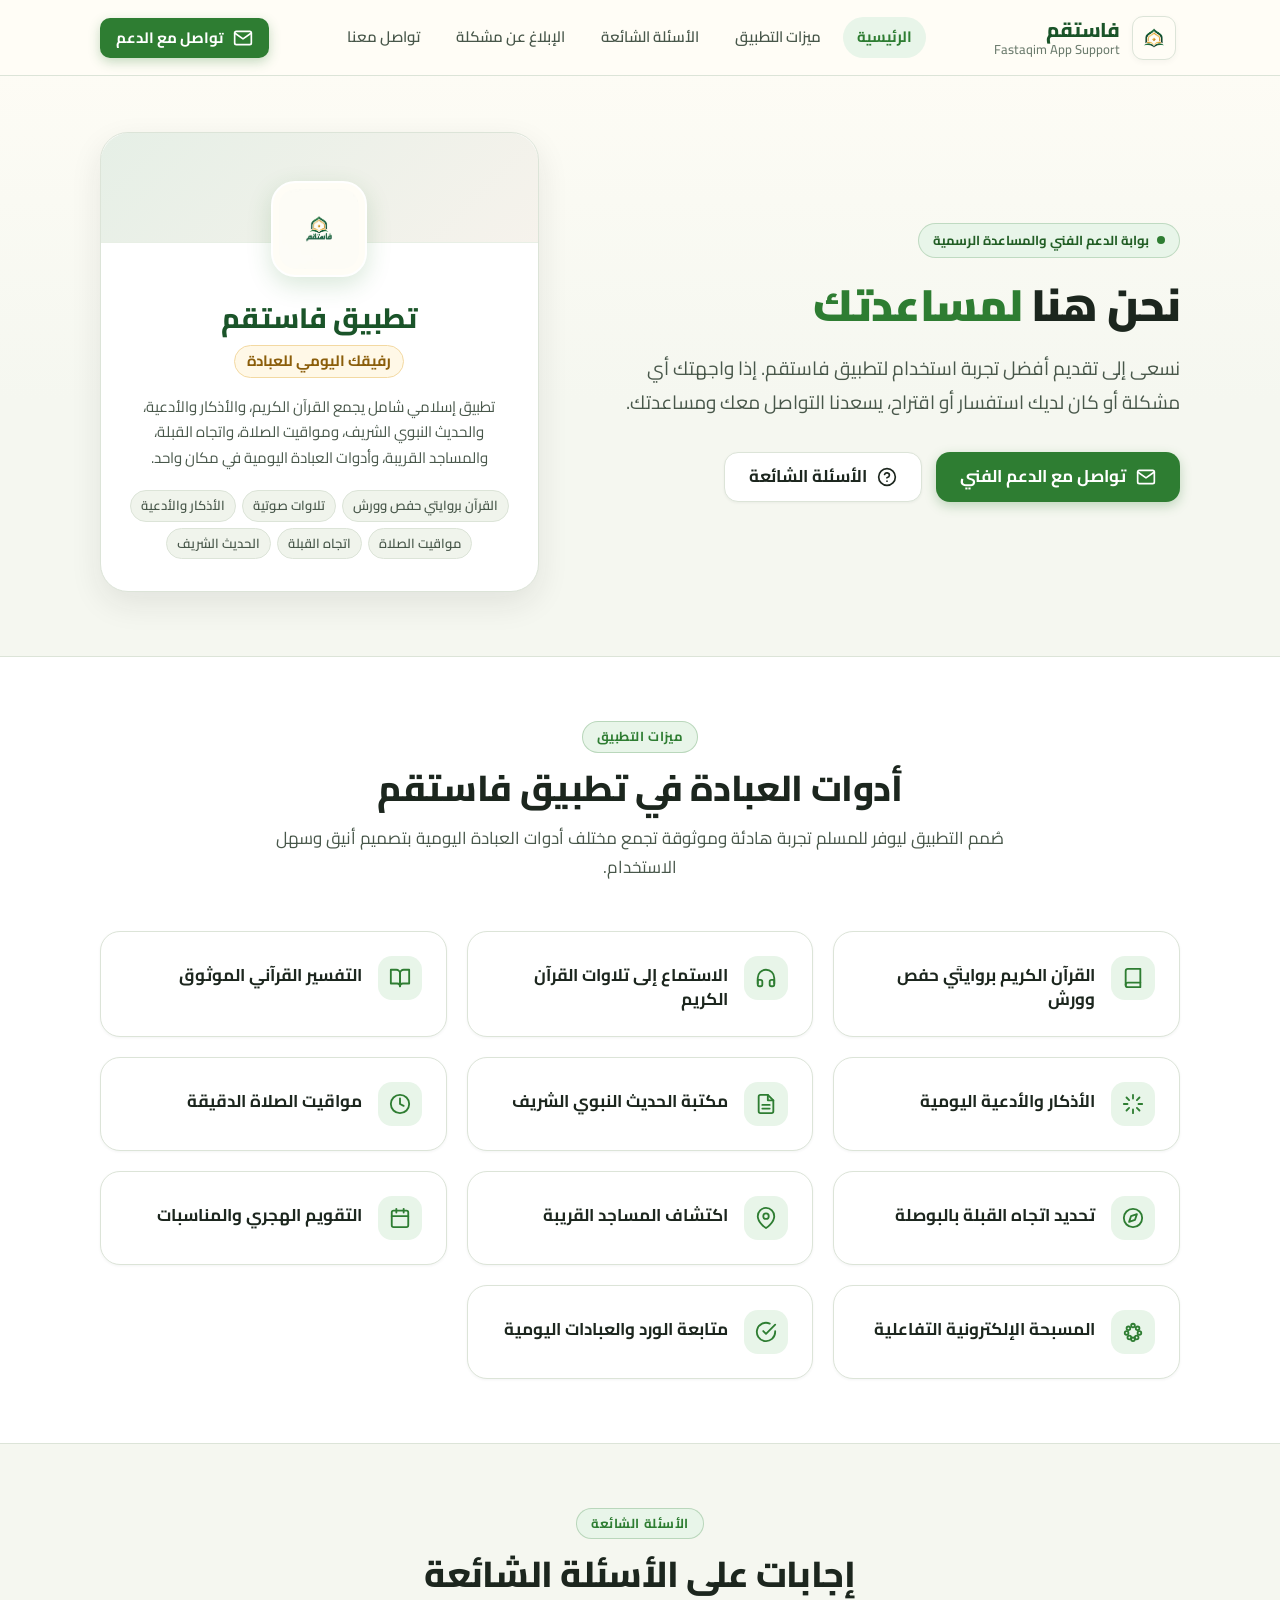
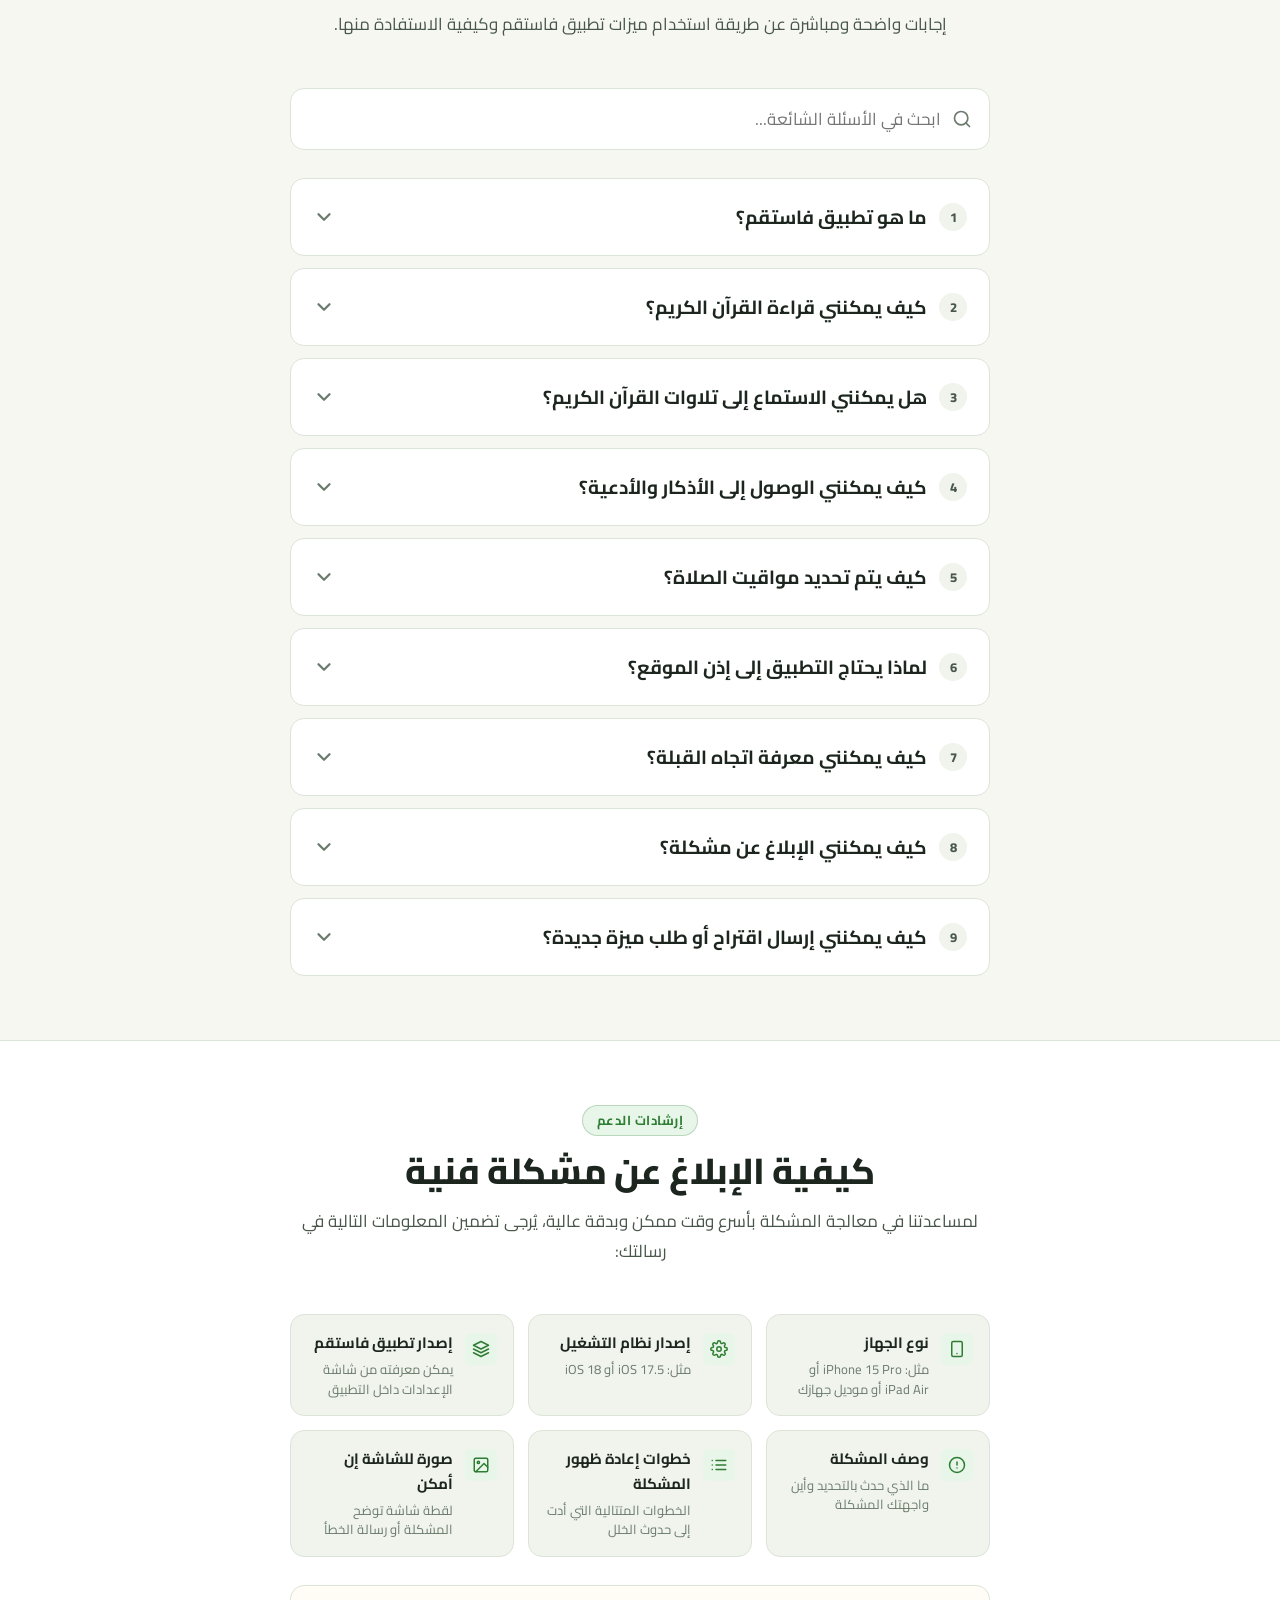
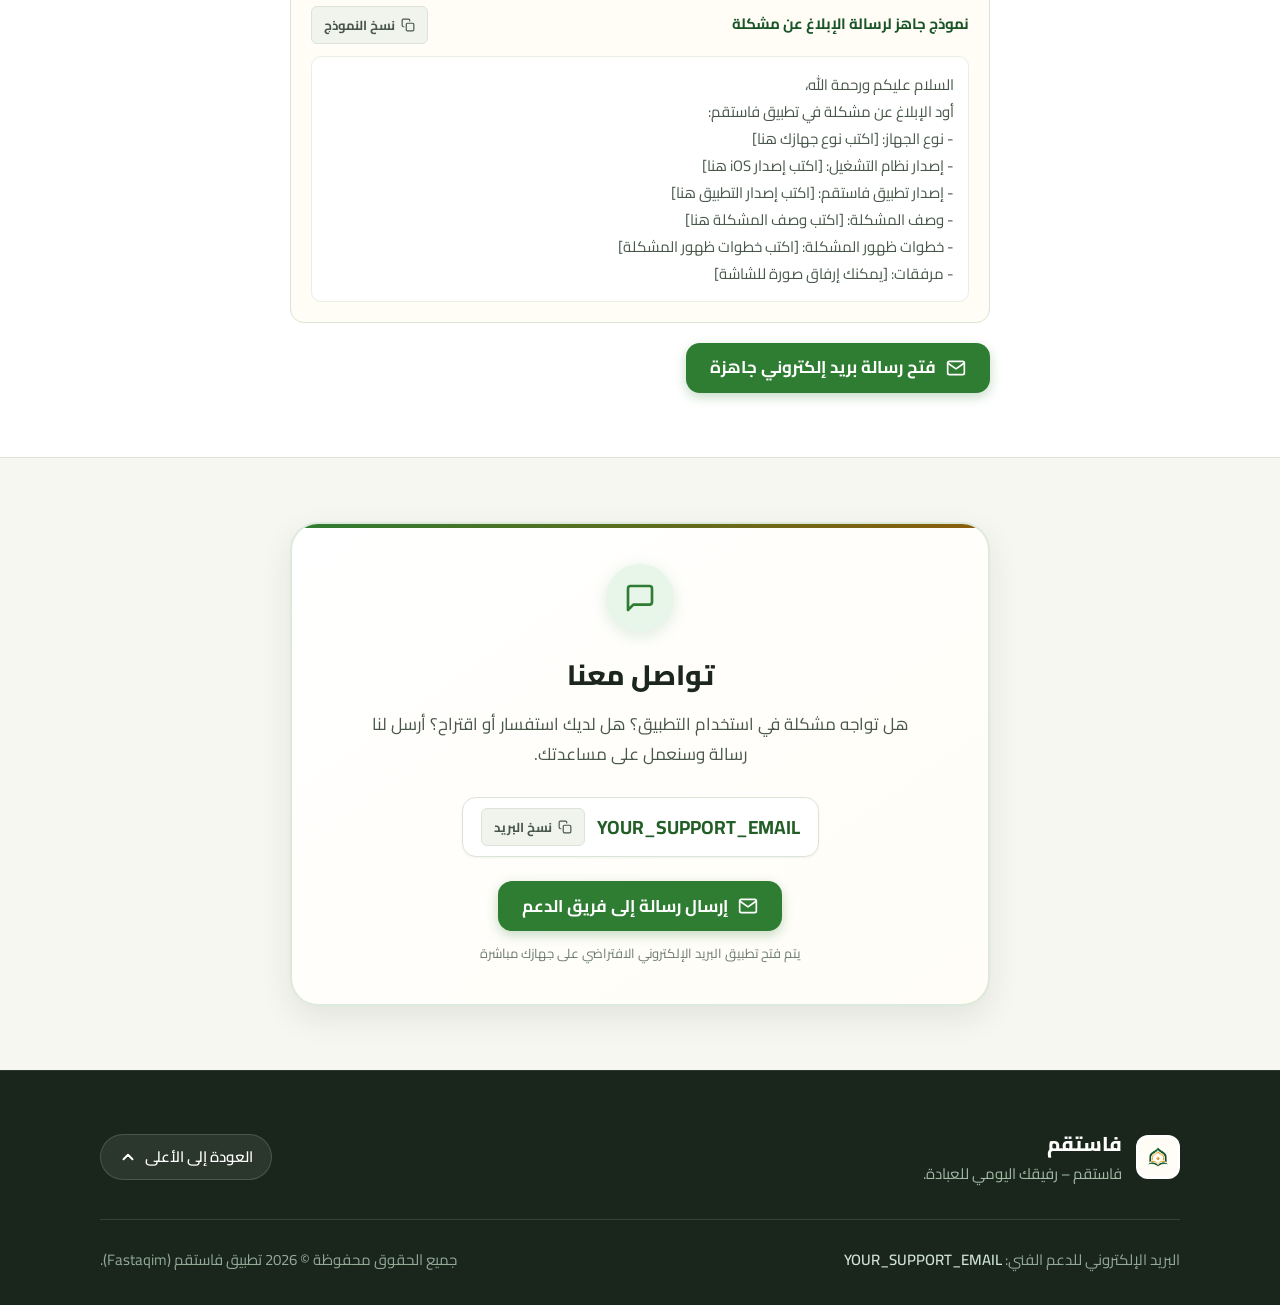
==== index.html @ 23889a24 "Initial commit: Fastaqim Support Website for Apple App Store" ====
<!DOCTYPE html>
<html lang="ar" dir="rtl">
<head>
  <meta charset="UTF-8">
  <meta name="viewport" content="width=device-width, initial-scale=1.0">
  <title>فاستقم | الدعم الفني والمساعدة (Fastaqim App Support)</title>

  <!-- SEO & Social Meta Tags -->
  <meta name="description" content="الصفحة الرسمية للدعم الفني لتطبيق فاستقم (Fastaqim). تجد هنا إجابات الأسئلة الشائعة، ودليل الإبلاغ عن المشكلات الفنية، ووسائل التواصل المباشر مع فريق الدعم.">
  <meta name="keywords" content="فاستقم, تطبيق فاستقم, Fastaqim, دعم فاستقم, القرآن الكريم, أذكار, مواقيت الصلاة, اتجاه القبلة, دعم فني, App Store Support">
  <meta name="author" content="Fastaqim Team">
  <meta name="theme-color" content="#09622C">
  <meta name="apple-mobile-web-app-title" content="فاستقم">

  <!-- Open Graph / Facebook -->
  <meta property="og:type" content="website">
  <meta property="og:title" content="فاستقم | الدعم الفني والمساعدة (Fastaqim Support)">
  <meta property="og:description" content="مركز الدعم الفني والمساعدة لتطبيق فاستقم - رفيقك اليومي للعبادة.">
  <meta property="og:image" content="assets/images/app_icon.png">

  <!-- Twitter Cards -->
  <meta name="twitter:card" content="summary">
  <meta name="twitter:title" content="فاستقم | الدعم الفني والمساعدة">
  <meta name="twitter:description" content="مركز الدعم الفني والمساعدة لتطبيق فاستقم.">
  <meta name="twitter:image" content="assets/images/app_icon.png">

  <!-- Favicons (using relative paths for GitHub Pages subpath compatibility) -->
  <link rel="icon" type="image/png" href="assets/images/favicon.png">
  <link rel="apple-touch-icon" href="assets/images/app_icon.png">

  <!-- Google Fonts: Cairo (Official font of Fastaqim) -->
  <link rel="preconnect" href="https://fonts.googleapis.com">
  <link rel="preconnect" href="https://fonts.gstatic.com" crossorigin>
  <link href="https://fonts.googleapis.com/css2?family=Cairo:wght@400;500;600;700;800;900&display=swap" rel="stylesheet">

  <!-- Main Stylesheet -->
  <link rel="stylesheet" href="assets/css/style.css">
</head>
<body>

  <!-- ========================================================================
       Site Header & Navigation
       ======================================================================== -->
  <header class="site-header" id="site-header">
    <div class="container header-inner">
      <!-- Brand Logo & Identity -->
      <a href="#hero" class="brand-link" aria-label="فاستقم - العودة إلى أعلى الصفحة">
        <img src="assets/images/splash_logo.png" alt="شعار فاستقم" class="brand-logo-img" width="44" height="44">
        <div class="brand-text">
          <span class="brand-title">فاستقم</span>
          <span class="brand-subtitle">Fastaqim App Support</span>
        </div>
      </a>

      <!-- Desktop Navigation Menu -->
      <nav class="nav-menu" id="nav-menu" aria-label="القائمة الرئيسية">
        <a href="#hero" class="nav-link active">الرئيسية</a>
        <a href="#features" class="nav-link">ميزات التطبيق</a>
        <a href="#faq" class="nav-link">الأسئلة الشائعة</a>
        <a href="#report-issue" class="nav-link">الإبلاغ عن مشكلة</a>
        <a href="#contact" class="nav-link">تواصل معنا</a>
      </nav>

      <!-- Header Action & Mobile Toggle -->
      <div class="header-actions">
        <a href="mailto:YOUR_SUPPORT_EMAIL" class="btn btn-primary btn-sm" id="header-contact-btn">
          <svg viewBox="0 0 24 24" fill="none" stroke="currentColor" stroke-width="2" stroke-linecap="round" stroke-linejoin="round">
            <path d="M4 4h16c1.1 0 2 .9 2 2v12c0 1.1-.9 2-2 2H4c-1.1 0-2-.9-2-2V6c0-1.1.9-2 2-2z"></path>
            <polyline points="22,6 12,13 2,6"></polyline>
          </svg>
          <span>تواصل مع الدعم</span>
        </a>

        <button type="button" class="mobile-nav-toggle" id="mobile-nav-toggle" aria-expanded="false" aria-controls="nav-menu" aria-label="فتح القائمة الرئيسية">
          <svg viewBox="0 0 24 24" fill="none" stroke="currentColor" stroke-width="2" stroke-linecap="round" stroke-linejoin="round">
            <line x1="3" y1="12" x2="21" y2="12"></line>
            <line x1="3" y1="6" x2="21" y2="6"></line>
            <line x1="3" y1="18" x2="21" y2="18"></line>
          </svg>
        </button>
      </div>
    </div>
  </header>

  <main id="main-content">
    <!-- ======================================================================
         Hero Section
         ====================================================================== -->
    <section class="hero-section" id="hero">
      <div class="container">
        <div class="hero-grid">
          
          <!-- Hero Main Content -->
          <div class="hero-content">
            <div class="hero-badge">
              <span class="hero-badge-dot" aria-hidden="true"></span>
              <span>بوابة الدعم الفني والمساعدة الرسمية</span>
            </div>

            <h1 class="hero-heading">
              نحن هنا <span>لمساعدتك</span>
            </h1>

            <p class="hero-text">
              نسعى إلى تقديم أفضل تجربة استخدام لتطبيق فاستقم. إذا واجهتك أي مشكلة أو كان لديك استفسار أو اقتراح، يسعدنا التواصل معك ومساعدتك.
            </p>

            <div class="hero-actions">
              <a href="mailto:YOUR_SUPPORT_EMAIL" class="btn btn-primary" id="hero-email-btn">
                <svg viewBox="0 0 24 24" fill="none" stroke="currentColor" stroke-width="2" stroke-linecap="round" stroke-linejoin="round">
                  <path d="M4 4h16c1.1 0 2 .9 2 2v12c0 1.1-.9 2-2 2H4c-1.1 0-2-.9-2-2V6c0-1.1.9-2 2-2z"></path>
                  <polyline points="22,6 12,13 2,6"></polyline>
                </svg>
                <span>تواصل مع الدعم الفني</span>
              </a>

              <a href="#faq" class="btn btn-secondary">
                <svg viewBox="0 0 24 24" fill="none" stroke="currentColor" stroke-width="2" stroke-linecap="round" stroke-linejoin="round">
                  <circle cx="12" cy="12" r="10"></circle>
                  <path d="M9.09 9a3 3 0 0 1 5.83 1c0 2-3 3-3 3"></path>
                  <line x1="12" y1="17" x2="12.01" y2="17"></line>
                </svg>
                <span>الأسئلة الشائعة</span>
              </a>
            </div>
          </div>

          <!-- Hero Application Identity Card -->
          <div class="hero-card" aria-label="بطاقة تعريف تطبيق فاستقم">
            <div class="hero-card-pattern" aria-hidden="true"></div>
            
            <div class="hero-card-logo-wrap">
              <img src="assets/images/logo.png" alt="شعار تطبيق فاستقم الرسمي" width="84" height="84">
            </div>

            <h2 class="hero-card-title">تطبيق فاستقم</h2>
            <span class="hero-card-tagline">رفيقك اليومي للعبادة</span>

            <p class="hero-card-desc">
              تطبيق إسلامي شامل يجمع القرآن الكريم، والأذكار والأدعية، والحديث النبوي الشريف، ومواقيت الصلاة، واتجاه القبلة، والمساجد القريبة، وأدوات العبادة اليومية في مكان واحد.
            </p>

            <div class="hero-card-pills" aria-label="أبرز أقسام التطبيق">
              <span class="feature-pill">القرآن بروايتي حفص وورش</span>
              <span class="feature-pill">تلاوات صوتية</span>
              <span class="feature-pill">الأذكار والأدعية</span>
              <span class="feature-pill">مواقيت الصلاة</span>
              <span class="feature-pill">اتجاه القبلة</span>
              <span class="feature-pill">الحديث الشريف</span>
            </div>
          </div>

        </div>
      </div>
    </section>

    <!-- ======================================================================
         Features Section (Application Overview)
         ====================================================================== -->
    <section class="section section-alt" id="features">
      <div class="container">
        <div class="section-header">
          <span class="section-tag">ميزات التطبيق</span>
          <h2 class="section-title">أدوات العبادة في تطبيق فاستقم</h2>
          <p class="section-subtitle">
            صُمم التطبيق ليوفر للمسلم تجربة هادئة وموثوقة تجمع مختلف أدوات العبادة اليومية بتصميم أنيق وسهل الاستخدام.
          </p>
        </div>

        <div class="features-grid">
          <!-- 1. القرآن الكريم -->
          <div class="feature-card">
            <div class="feature-card-icon" aria-hidden="true">
              <svg viewBox="0 0 24 24" fill="none" stroke="currentColor" stroke-width="2" stroke-linecap="round" stroke-linejoin="round">
                <path d="M4 19.5A2.5 2.5 0 0 1 6.5 17H20"></path>
                <path d="M6.5 2H20v20H6.5A2.5 2.5 0 0 1 4 19.5v-15A2.5 2.5 0 0 1 6.5 2z"></path>
              </svg>
            </div>
            <div class="feature-card-content">
              <h3 class="feature-card-title">القرآن الكريم بروايتَي حفص وورش</h3>
            </div>
          </div>

          <!-- 2. تلاوات القرآن -->
          <div class="feature-card">
            <div class="feature-card-icon" aria-hidden="true">
              <svg viewBox="0 0 24 24" fill="none" stroke="currentColor" stroke-width="2" stroke-linecap="round" stroke-linejoin="round">
                <path d="M3 18v-6a9 9 0 0 1 18 0v6"></path>
                <path d="M21 19a2 2 0 0 1-2 2h-1a2 2 0 0 1-2-2v-3a2 2 0 0 1 2-2h3zM3 19a2 2 0 0 0 2 2h1a2 2 0 0 0 2-2v-3a2 2 0 0 0-2-2H3z"></path>
              </svg>
            </div>
            <div class="feature-card-content">
              <h3 class="feature-card-title">الاستماع إلى تلاوات القرآن الكريم</h3>
            </div>
          </div>

          <!-- 3. التفسير القرآني -->
          <div class="feature-card">
            <div class="feature-card-icon" aria-hidden="true">
              <svg viewBox="0 0 24 24" fill="none" stroke="currentColor" stroke-width="2" stroke-linecap="round" stroke-linejoin="round">
                <path d="M2 3h6a4 4 0 0 1 4 4v14a3 3 0 0 0-3-3H2z"></path>
                <path d="M22 3h-6a4 4 0 0 0-4 4v14a3 3 0 0 1 3-3h7z"></path>
              </svg>
            </div>
            <div class="feature-card-content">
              <h3 class="feature-card-title">التفسير القرآني الموثوق</h3>
            </div>
          </div>

          <!-- 4. الأذكار والأدعية -->
          <div class="feature-card">
            <div class="feature-card-icon" aria-hidden="true">
              <svg viewBox="0 0 24 24" fill="none" stroke="currentColor" stroke-width="2" stroke-linecap="round" stroke-linejoin="round">
                <path d="M12 2v4M12 18v4M4.93 4.93l2.83 2.83M16.24 16.24l2.83 2.83M2 12h4M18 12h4M4.93 19.07l2.83-2.83M16.24 7.76l2.83-2.83"></path>
              </svg>
            </div>
            <div class="feature-card-content">
              <h3 class="feature-card-title">الأذكار والأدعية اليومية</h3>
            </div>
          </div>

          <!-- 5. الحديث النبوي -->
          <div class="feature-card">
            <div class="feature-card-icon" aria-hidden="true">
              <svg viewBox="0 0 24 24" fill="none" stroke="currentColor" stroke-width="2" stroke-linecap="round" stroke-linejoin="round">
                <path d="M14 2H6a2 2 0 0 0-2 2v16a2 2 0 0 0 2 2h12a2 2 0 0 0 2-2V8z"></path>
                <polyline points="14 2 14 8 20 8"></polyline>
                <line x1="16" y1="13" x2="8" y2="13"></line>
                <line x1="16" y1="17" x2="8" y2="17"></line>
              </svg>
            </div>
            <div class="feature-card-content">
              <h3 class="feature-card-title">مكتبة الحديث النبوي الشريف</h3>
            </div>
          </div>

          <!-- 6. مواقيت الصلاة -->
          <div class="feature-card">
            <div class="feature-card-icon" aria-hidden="true">
              <svg viewBox="0 0 24 24" fill="none" stroke="currentColor" stroke-width="2" stroke-linecap="round" stroke-linejoin="round">
                <circle cx="12" cy="12" r="10"></circle>
                <polyline points="12 6 12 12 16 14"></polyline>
              </svg>
            </div>
            <div class="feature-card-content">
              <h3 class="feature-card-title">مواقيت الصلاة الدقيقة</h3>
            </div>
          </div>

          <!-- 7. اتجاه القبلة -->
          <div class="feature-card">
            <div class="feature-card-icon" aria-hidden="true">
              <svg viewBox="0 0 24 24" fill="none" stroke="currentColor" stroke-width="2" stroke-linecap="round" stroke-linejoin="round">
                <circle cx="12" cy="12" r="10"></circle>
                <polygon points="16.24 7.76 14.12 14.12 7.76 16.24 9.88 9.88 16.24 7.76"></polygon>
              </svg>
            </div>
            <div class="feature-card-content">
              <h3 class="feature-card-title">تحديد اتجاه القبلة بالبوصلة</h3>
            </div>
          </div>

          <!-- 8. المساجد القريبة -->
          <div class="feature-card">
            <div class="feature-card-icon" aria-hidden="true">
              <svg viewBox="0 0 24 24" fill="none" stroke="currentColor" stroke-width="2" stroke-linecap="round" stroke-linejoin="round">
                <path d="M21 10c0 7-9 13-9 13s-9-6-9-13a9 9 0 0 1 18 0z"></path>
                <circle cx="12" cy="10" r="3"></circle>
              </svg>
            </div>
            <div class="feature-card-content">
              <h3 class="feature-card-title">اكتشاف المساجد القريبة</h3>
            </div>
          </div>

          <!-- 9. التقويم الهجري -->
          <div class="feature-card">
            <div class="feature-card-icon" aria-hidden="true">
              <svg viewBox="0 0 24 24" fill="none" stroke="currentColor" stroke-width="2" stroke-linecap="round" stroke-linejoin="round">
                <rect x="3" y="4" width="18" height="18" rx="2" ry="2"></rect>
                <line x1="16" y1="2" x2="16" y2="6"></line>
                <line x1="8" y1="2" x2="8" y2="6"></line>
                <line x1="3" y1="10" x2="21" y2="10"></line>
              </svg>
            </div>
            <div class="feature-card-content">
              <h3 class="feature-card-title">التقويم الهجري والمناسبات</h3>
            </div>
          </div>

          <!-- 10. المسبحة الإلكترونية -->
          <div class="feature-card">
            <div class="feature-card-icon" aria-hidden="true">
              <svg viewBox="0 0 24 24" fill="none" stroke="currentColor" stroke-width="2" stroke-linecap="round" stroke-linejoin="round">
                <circle cx="12" cy="5" r="2"></circle>
                <circle cx="17" cy="8" r="2"></circle>
                <circle cx="19" cy="13" r="2"></circle>
                <circle cx="16" cy="18" r="2"></circle>
                <circle cx="12" cy="20" r="2"></circle>
                <circle cx="8" cy="18" r="2"></circle>
                <circle cx="5" cy="13" r="2"></circle>
                <circle cx="7" cy="8" r="2"></circle>
              </svg>
            </div>
            <div class="feature-card-content">
              <h3 class="feature-card-title">المسبحة الإلكترونية التفاعلية</h3>
            </div>
          </div>

          <!-- 11. متابعة الورد اليومي -->
          <div class="feature-card">
            <div class="feature-card-icon" aria-hidden="true">
              <svg viewBox="0 0 24 24" fill="none" stroke="currentColor" stroke-width="2" stroke-linecap="round" stroke-linejoin="round">
                <path d="M22 11.08V12a10 10 0 1 1-5.93-9.14"></path>
                <polyline points="22 4 12 14.01 9 11.01"></polyline>
              </svg>
            </div>
            <div class="feature-card-content">
              <h3 class="feature-card-title">متابعة الورد والعبادات اليومية</h3>
            </div>
          </div>
        </div>
      </div>
    </section>

    <!-- ======================================================================
         Frequently Asked Questions (FAQ) Section
         ====================================================================== -->
    <section class="section" id="faq">
      <div class="container faq-container">
        <div class="section-header">
          <span class="section-tag">الأسئلة الشائعة</span>
          <h2 class="section-title">إجابات على الأسئلة الشائعة</h2>
          <p class="section-subtitle">
            إجابات واضحة ومباشرة عن طريقة استخدام ميزات تطبيق فاستقم وكيفية الاستفادة منها.
          </p>
        </div>

        <!-- FAQ Search Filter -->
        <div class="faq-search-wrap">
          <label for="faq-search-input" class="visually-hidden" style="position:absolute;width:1px;height:1px;padding:0;margin:-1px;overflow:hidden;clip:rect(0,0,0,0);border:0;">ابحث في الأسئلة الشائعة</label>
          <input type="search" id="faq-search-input" class="faq-search-input" placeholder="ابحث في الأسئلة الشائعة..." aria-label="ابحث في الأسئلة الشائعة">
          <svg class="faq-search-icon" viewBox="0 0 24 24" fill="none" stroke="currentColor" stroke-width="2" stroke-linecap="round" stroke-linejoin="round" aria-hidden="true">
            <circle cx="11" cy="11" r="8"></circle>
            <line x1="21" y1="21" x2="16.65" y2="16.65"></line>
          </svg>
        </div>

        <!-- FAQ Accordion List -->
        <div class="faq-list" role="region" aria-label="قائمة الأسئلة الشائعة">
          
          <!-- Question 1 -->
          <div class="faq-item" id="faq-1">
            <button type="button" class="faq-question-btn" aria-expanded="false" aria-controls="faq-ans-1">
              <span class="faq-question-text">
                <span class="faq-number">1</span>
                <span>ما هو تطبيق فاستقم؟</span>
              </span>
              <svg class="faq-chevron" viewBox="0 0 24 24" fill="none" stroke="currentColor" stroke-width="2.5" stroke-linecap="round" stroke-linejoin="round" aria-hidden="true">
                <polyline points="6 9 12 15 18 9"></polyline>
              </svg>
            </button>
            <div class="faq-answer-panel" id="faq-ans-1" role="region">
              <div class="faq-answer-inner">
                فاستقم تطبيق إسلامي يجمع مجموعة من الأدوات التي تساعدك على القراءة والذكر والتعلّم ومتابعة عباداتك اليومية في مكان واحد.
              </div>
            </div>
          </div>

          <!-- Question 2 -->
          <div class="faq-item" id="faq-2">
            <button type="button" class="faq-question-btn" aria-expanded="false" aria-controls="faq-ans-2">
              <span class="faq-question-text">
                <span class="faq-number">2</span>
                <span>كيف يمكنني قراءة القرآن الكريم؟</span>
              </span>
              <svg class="faq-chevron" viewBox="0 0 24 24" fill="none" stroke="currentColor" stroke-width="2.5" stroke-linecap="round" stroke-linejoin="round" aria-hidden="true">
                <polyline points="6 9 12 15 18 9"></polyline>
              </svg>
            </button>
            <div class="faq-answer-panel" id="faq-ans-2" role="region">
              <div class="faq-answer-inner">
                يمكنك الدخول إلى قسم القرآن الكريم وتصفح السور والآيات، مع إمكانية الاختيار بين روايتَي حفص عن عاصم وورش عن نافع.
              </div>
            </div>
          </div>

          <!-- Question 3 -->
          <div class="faq-item" id="faq-3">
            <button type="button" class="faq-question-btn" aria-expanded="false" aria-controls="faq-ans-3">
              <span class="faq-question-text">
                <span class="faq-number">3</span>
                <span>هل يمكنني الاستماع إلى تلاوات القرآن الكريم؟</span>
              </span>
              <svg class="faq-chevron" viewBox="0 0 24 24" fill="none" stroke="currentColor" stroke-width="2.5" stroke-linecap="round" stroke-linejoin="round" aria-hidden="true">
                <polyline points="6 9 12 15 18 9"></polyline>
              </svg>
            </button>
            <div class="faq-answer-panel" id="faq-ans-3" role="region">
              <div class="faq-answer-inner">
                نعم، يوفر التطبيق تلاوات صوتية لعدد كبير من القراء، مع إمكانية الاستماع إلى السور والآيات.
              </div>
            </div>
          </div>

          <!-- Question 4 -->
          <div class="faq-item" id="faq-4">
            <button type="button" class="faq-question-btn" aria-expanded="false" aria-controls="faq-ans-4">
              <span class="faq-question-text">
                <span class="faq-number">4</span>
                <span>كيف يمكنني الوصول إلى الأذكار والأدعية؟</span>
              </span>
              <svg class="faq-chevron" viewBox="0 0 24 24" fill="none" stroke="currentColor" stroke-width="2.5" stroke-linecap="round" stroke-linejoin="round" aria-hidden="true">
                <polyline points="6 9 12 15 18 9"></polyline>
              </svg>
            </button>
            <div class="faq-answer-panel" id="faq-ans-4" role="region">
              <div class="faq-answer-inner">
                يمكنك فتح قسم الأذكار والأدعية للوصول إلى أذكار الصباح والمساء والنوم والاستيقاظ وأذكار ما بعد الصلاة وغيرها.
              </div>
            </div>
          </div>

          <!-- Question 5 -->
          <div class="faq-item" id="faq-5">
            <button type="button" class="faq-question-btn" aria-expanded="false" aria-controls="faq-ans-5">
              <span class="faq-question-text">
                <span class="faq-number">5</span>
                <span>كيف يتم تحديد مواقيت الصلاة؟</span>
              </span>
              <svg class="faq-chevron" viewBox="0 0 24 24" fill="none" stroke="currentColor" stroke-width="2.5" stroke-linecap="round" stroke-linejoin="round" aria-hidden="true">
                <polyline points="6 9 12 15 18 9"></polyline>
              </svg>
            </button>
            <div class="faq-answer-panel" id="faq-ans-5" role="region">
              <div class="faq-answer-inner">
                يعرض التطبيق مواقيت الصلاة وفق الموقع المحدد وإعدادات المواقيت المتاحة.
              </div>
            </div>
          </div>

          <!-- Question 6 -->
          <div class="faq-item" id="faq-6">
            <button type="button" class="faq-question-btn" aria-expanded="false" aria-controls="faq-ans-6">
              <span class="faq-question-text">
                <span class="faq-number">6</span>
                <span>لماذا يحتاج التطبيق إلى إذن الموقع؟</span>
              </span>
              <svg class="faq-chevron" viewBox="0 0 24 24" fill="none" stroke="currentColor" stroke-width="2.5" stroke-linecap="round" stroke-linejoin="round" aria-hidden="true">
                <polyline points="6 9 12 15 18 9"></polyline>
              </svg>
            </button>
            <div class="faq-answer-panel" id="faq-ans-6" role="region">
              <div class="faq-answer-inner">
                يحتاج التطبيق إلى الموقع عند استخدام الميزات التي تعتمد على الموقع الجغرافي، مثل مواقيت الصلاة بحسب الموقع، واتجاه القبلة، والمساجد القريبة.
              </div>
            </div>
          </div>

          <!-- Question 7 -->
          <div class="faq-item" id="faq-7">
            <button type="button" class="faq-question-btn" aria-expanded="false" aria-controls="faq-ans-7">
              <span class="faq-question-text">
                <span class="faq-number">7</span>
                <span>كيف يمكنني معرفة اتجاه القبلة؟</span>
              </span>
              <svg class="faq-chevron" viewBox="0 0 24 24" fill="none" stroke="currentColor" stroke-width="2.5" stroke-linecap="round" stroke-linejoin="round" aria-hidden="true">
                <polyline points="6 9 12 15 18 9"></polyline>
              </svg>
            </button>
            <div class="faq-answer-panel" id="faq-ans-7" role="region">
              <div class="faq-answer-inner">
                افتح قسم اتجاه القبلة واتبع البوصلة التفاعلية لتحديد اتجاه مكة المكرمة.
              </div>
            </div>
          </div>

          <!-- Question 8 -->
          <div class="faq-item" id="faq-8">
            <button type="button" class="faq-question-btn" aria-expanded="false" aria-controls="faq-ans-8">
              <span class="faq-question-text">
                <span class="faq-number">8</span>
                <span>كيف يمكنني الإبلاغ عن مشكلة؟</span>
              </span>
              <svg class="faq-chevron" viewBox="0 0 24 24" fill="none" stroke="currentColor" stroke-width="2.5" stroke-linecap="round" stroke-linejoin="round" aria-hidden="true">
                <polyline points="6 9 12 15 18 9"></polyline>
              </svg>
            </button>
            <div class="faq-answer-panel" id="faq-ans-8" role="region">
              <div class="faq-answer-inner">
                أرسل رسالة إلى فريق الدعم تتضمن وصف المشكلة، ونوع الجهاز، وإصدار نظام التشغيل، وإصدار التطبيق إن أمكن.
              </div>
            </div>
          </div>

          <!-- Question 9 -->
          <div class="faq-item" id="faq-9">
            <button type="button" class="faq-question-btn" aria-expanded="false" aria-controls="faq-ans-9">
              <span class="faq-question-text">
                <span class="faq-number">9</span>
                <span>كيف يمكنني إرسال اقتراح أو طلب ميزة جديدة؟</span>
              </span>
              <svg class="faq-chevron" viewBox="0 0 24 24" fill="none" stroke="currentColor" stroke-width="2.5" stroke-linecap="round" stroke-linejoin="round" aria-hidden="true">
                <polyline points="6 9 12 15 18 9"></polyline>
              </svg>
            </button>
            <div class="faq-answer-panel" id="faq-ans-9" role="region">
              <div class="faq-answer-inner">
                يمكنك التواصل معنا عبر البريد الإلكتروني وإرسال اقتراحك.
              </div>
            </div>
          </div>

        </div>

        <!-- Empty search state -->
        <div class="faq-empty-state" id="faq-empty-state">
          <p>لم نتمكن من العثور على سؤال يطابق بحثك. يسعدنا تواصلك معنا مباشرة عبر البريد الإلكتروني.</p>
        </div>

      </div>
    </section>

    <!-- ======================================================================
         Bug Reporting Instructions Section
         ====================================================================== -->
    <section class="section section-alt" id="report-issue">
      <div class="container bug-report-wrap">
        <div class="section-header">
          <span class="section-tag">إرشادات الدعم</span>
          <h2 class="section-title">كيفية الإبلاغ عن مشكلة فنية</h2>
          <p class="section-subtitle">
            لمساعدتنا في معالجة المشكلة بأسرع وقت ممكن وبدقة عالية، يُرجى تضمين المعلومات التالية في رسالتك:
          </p>
        </div>

        <div class="bug-items-grid">
          <!-- 1. نوع الجهاز -->
          <div class="bug-item">
            <div class="bug-item-icon" aria-hidden="true">
              <svg viewBox="0 0 24 24" fill="none" stroke="currentColor" stroke-width="2" stroke-linecap="round" stroke-linejoin="round">
                <rect x="5" y="2" width="14" height="20" rx="2" ry="2"></rect>
                <line x1="12" y1="18" x2="12.01" y2="18"></line>
              </svg>
            </div>
            <div>
              <div class="bug-item-title">نوع الجهاز</div>
              <div class="bug-item-desc">مثل: iPhone 15 Pro أو iPad Air أو موديل جهازك</div>
            </div>
          </div>

          <!-- 2. إصدار نظام التشغيل -->
          <div class="bug-item">
            <div class="bug-item-icon" aria-hidden="true">
              <svg viewBox="0 0 24 24" fill="none" stroke="currentColor" stroke-width="2" stroke-linecap="round" stroke-linejoin="round">
                <circle cx="12" cy="12" r="3"></circle>
                <path d="M19.4 15a1.65 1.65 0 0 0 .33 1.82l.06.06a2 2 0 0 1 0 2.83 2 2 0 0 1-2.83 0l-.06-.06a1.65 1.65 0 0 0-1.82-.33 1.65 1.65 0 0 0-1 1.51V21a2 2 0 0 1-2 2 2 2 0 0 1-2-2v-.09A1.65 1.65 0 0 0 9 19.4a1.65 1.65 0 0 0-1.82.33l-.06.06a2 2 0 0 1-2.83 0 2 2 0 0 1 0-2.83l.06-.06a1.65 1.65 0 0 0 .33-1.82 1.65 1.65 0 0 0-1.51-1H3a2 2 0 0 1-2-2 2 2 0 0 1 2-2h.09A1.65 1.65 0 0 0 4.6 9a1.65 1.65 0 0 0-.33-1.82l-.06-.06a2 2 0 0 1 0-2.83 2 2 0 0 1 2.83 0l.06.06a1.65 1.65 0 0 0 1.82.33H9a1.65 1.65 0 0 0 1-1.51V3a2 2 0 0 1 2-2 2 2 0 0 1 2 2v.09a1.65 1.65 0 0 0 1 1.51 1.65 1.65 0 0 0 1.82-.33l.06-.06a2 2 0 0 1 2.83 0 2 2 0 0 1 0 2.83l-.06.06a1.65 1.65 0 0 0-.33 1.82V9a1.65 1.65 0 0 0 1.51 1H21a2 2 0 0 1 2 2 2 2 0 0 1-2 2h-.09a1.65 1.65 0 0 0-1.51 1z"></path>
              </svg>
            </div>
            <div>
              <div class="bug-item-title">إصدار نظام التشغيل</div>
              <div class="bug-item-desc">مثل: iOS 17.5 أو iOS 18</div>
            </div>
          </div>

          <!-- 3. إصدار تطبيق فاستقم -->
          <div class="bug-item">
            <div class="bug-item-icon" aria-hidden="true">
              <svg viewBox="0 0 24 24" fill="none" stroke="currentColor" stroke-width="2" stroke-linecap="round" stroke-linejoin="round">
                <path d="M12 2L2 7l10 5 10-5-10-5z"></path>
                <path d="M2 17l10 5 10-5"></path>
                <path d="M2 12l10 5 10-5"></path>
              </svg>
            </div>
            <div>
              <div class="bug-item-title">إصدار تطبيق فاستقم</div>
              <div class="bug-item-desc">يمكن معرفته من شاشة الإعدادات داخل التطبيق</div>
            </div>
          </div>

          <!-- 4. وصف المشكلة -->
          <div class="bug-item">
            <div class="bug-item-icon" aria-hidden="true">
              <svg viewBox="0 0 24 24" fill="none" stroke="currentColor" stroke-width="2" stroke-linecap="round" stroke-linejoin="round">
                <circle cx="12" cy="12" r="10"></circle>
                <line x1="12" y1="8" x2="12" y2="12"></line>
                <line x1="12" y1="16" x2="12.01" y2="16"></line>
              </svg>
            </div>
            <div>
              <div class="bug-item-title">وصف المشكلة</div>
              <div class="bug-item-desc">ما الذي حدث بالتحديد وأين واجهتك المشكلة</div>
            </div>
          </div>

          <!-- 5. خطوات إعادة ظهور المشكلة -->
          <div class="bug-item">
            <div class="bug-item-icon" aria-hidden="true">
              <svg viewBox="0 0 24 24" fill="none" stroke="currentColor" stroke-width="2" stroke-linecap="round" stroke-linejoin="round">
                <line x1="8" y1="6" x2="21" y2="6"></line>
                <line x1="8" y1="12" x2="21" y2="12"></line>
                <line x1="8" y1="18" x2="21" y2="18"></line>
                <line x1="3" y1="6" x2="3.01" y2="6"></line>
                <line x1="3" y1="12" x2="3.01" y2="12"></line>
                <line x1="3" y1="18" x2="3.01" y2="18"></line>
              </svg>
            </div>
            <div>
              <div class="bug-item-title">خطوات إعادة ظهور المشكلة</div>
              <div class="bug-item-desc">الخطوات المتتالية التي أدت إلى حدوث الخلل</div>
            </div>
          </div>

          <!-- 6. صورة للشاشة إن أمكن -->
          <div class="bug-item">
            <div class="bug-item-icon" aria-hidden="true">
              <svg viewBox="0 0 24 24" fill="none" stroke="currentColor" stroke-width="2" stroke-linecap="round" stroke-linejoin="round">
                <rect x="3" y="3" width="18" height="18" rx="2" ry="2"></rect>
                <circle cx="8.5" cy="8.5" r="1.5"></circle>
                <polyline points="21 15 16 10 5 21"></polyline>
              </svg>
            </div>
            <div>
              <div class="bug-item-title">صورة للشاشة إن أمكن</div>
              <div class="bug-item-desc">لقطة شاشة توضح المشكلة أو رسالة الخطأ</div>
            </div>
          </div>
        </div>

        <!-- Pre-formatted template card -->
        <div class="template-box">
          <div class="template-box-header">
            <span class="template-box-title">نموذج جاهز لرسالة الإبلاغ عن مشكلة</span>
            <button type="button" class="copy-btn" id="copy-bug-template-btn">
              <svg viewBox="0 0 24 24" fill="none" stroke="currentColor" stroke-width="2" stroke-linecap="round" stroke-linejoin="round" aria-hidden="true">
                <rect x="9" y="9" width="13" height="13" rx="2" ry="2"></rect>
                <path d="M5 15H4a2 2 0 0 1-2-2V4a2 2 0 0 1 2-2h9a2 2 0 0 1 2 2v1"></path>
              </svg>
              <span>نسخ النموذج</span>
            </button>
          </div>
          <div class="template-content" id="bug-template-text">السلام عليكم ورحمة الله،
أود الإبلاغ عن مشكلة في تطبيق فاستقم:
- نوع الجهاز: [اكتب نوع جهازك هنا]
- إصدار نظام التشغيل: [اكتب إصدار iOS هنا]
- إصدار تطبيق فاستقم: [اكتب إصدار التطبيق هنا]
- وصف المشكلة: [اكتب وصف المشكلة هنا]
- خطوات ظهور المشكلة: [اكتب خطوات ظهور المشكلة]
- مرفقات: [يمكنك إرفاق صورة للشاشة]</div>
        </div>

        <div class="bug-report-actions">
          <a href="#" class="btn btn-primary" id="open-bug-email-btn">
            <svg viewBox="0 0 24 24" fill="none" stroke="currentColor" stroke-width="2" stroke-linecap="round" stroke-linejoin="round">
              <path d="M4 4h16c1.1 0 2 .9 2 2v12c0 1.1-.9 2-2 2H4c-1.1 0-2-.9-2-2V6c0-1.1.9-2 2-2z"></path>
              <polyline points="22,6 12,13 2,6"></polyline>
            </svg>
            <span>فتح رسالة بريد إلكتروني جاهزة</span>
          </a>
        </div>
      </div>
    </section>

    <!-- ======================================================================
         Contact Support Section
         ====================================================================== -->
    <section class="section" id="contact">
      <div class="container contact-wrap">
        <div class="contact-card">
          <div class="contact-icon-wrap" aria-hidden="true">
            <svg viewBox="0 0 24 24" fill="none" stroke="currentColor" stroke-width="2" stroke-linecap="round" stroke-linejoin="round">
              <path d="M21 15a2 2 0 0 1-2 2H7l-4 4V5a2 2 0 0 1 2-2h14a2 2 0 0 1 2 2z"></path>
            </svg>
          </div>

          <h2 class="contact-heading">تواصل معنا</h2>
          
          <p class="contact-desc">
            هل تواجه مشكلة في استخدام التطبيق؟ هل لديك استفسار أو اقتراح؟ أرسل لنا رسالة وسنعمل على مساعدتك.
          </p>

          <!-- Support Email Display Card -->
          <div class="email-display-card">
            <span class="email-address-text" data-support-email>YOUR_SUPPORT_EMAIL</span>
            <button type="button" class="copy-btn" id="copy-email-btn" aria-label="نسخ عنوان البريد الإلكتروني">
              <svg viewBox="0 0 24 24" fill="none" stroke="currentColor" stroke-width="2" stroke-linecap="round" stroke-linejoin="round" aria-hidden="true">
                <rect x="9" y="9" width="13" height="13" rx="2" ry="2"></rect>
                <path d="M5 15H4a2 2 0 0 1-2-2V4a2 2 0 0 1 2-2h9a2 2 0 0 1 2 2v1"></path>
              </svg>
              <span>نسخ البريد</span>
            </button>
          </div>

          <!-- Email Action Button -->
          <div class="contact-cta-wrap">
            <a href="mailto:YOUR_SUPPORT_EMAIL" class="btn btn-primary" id="main-contact-email-btn">
              <svg viewBox="0 0 24 24" fill="none" stroke="currentColor" stroke-width="2" stroke-linecap="round" stroke-linejoin="round">
                <path d="M4 4h16c1.1 0 2 .9 2 2v12c0 1.1-.9 2-2 2H4c-1.1 0-2-.9-2-2V6c0-1.1.9-2 2-2z"></path>
                <polyline points="22,6 12,13 2,6"></polyline>
              </svg>
              <span>إرسال رسالة إلى فريق الدعم</span>
            </a>
            <span class="contact-note">يتم فتح تطبيق البريد الإلكتروني الافتراضي على جهازك مباشرة</span>
          </div>

        </div>
      </div>
    </section>
  </main>

  <!-- ========================================================================
       Footer
       ======================================================================== -->
  <footer class="site-footer">
    <div class="container">
      
      <div class="footer-top">
        <div class="footer-brand">
          <img src="assets/images/splash_logo.png" alt="شعار فاستقم" class="footer-logo" width="44" height="44">
          <div>
            <div class="footer-title">فاستقم</div>
            <div class="footer-slogan">فاستقم – رفيقك اليومي للعبادة.</div>
          </div>
        </div>

        <a href="#hero" class="back-to-top-btn" id="back-to-top-btn" aria-label="الانتقال إلى أعلى الصفحة">
          <span>العودة إلى الأعلى</span>
          <svg viewBox="0 0 24 24" fill="none" stroke="currentColor" stroke-width="2.5" stroke-linecap="round" stroke-linejoin="round" aria-hidden="true">
            <polyline points="18 15 12 9 6 15"></polyline>
          </svg>
        </a>
      </div>

      <div class="footer-bottom">
        <div>
          <span>البريد الإلكتروني للدعم الفني: </span>
          <a href="mailto:YOUR_SUPPORT_EMAIL" class="footer-support-email" data-support-email>YOUR_SUPPORT_EMAIL</a>
        </div>
        <div>
          جميع الحقوق محفوظة &copy; <span id="current-year"></span> تطبيق فاستقم (Fastaqim).
        </div>
      </div>

    </div>
  </footer>

  <!-- Application Script -->
  <script src="assets/js/app.js"></script>
</body>
</html>
---- assets/css/style.css ----
/* ==========================================================================
   Fastaqim (فاستقم) Support Website - Main Stylesheet
   Design System: Extracted from Fastaqim Mobile App Theme & Design Tokens
   Vibe: Calm, Trustworthy, Elegant, Islamic-first
   ========================================================================== */

/* --- CSS Variables (Design Tokens) --- */
:root {
  /* Brand Colors */
  --color-primary: #2E7D32;
  --color-primary-dark: #225E25;
  --color-primary-light: #43A047;
  --color-primary-surface: #E8F5E9;
  --color-primary-alpha10: rgba(46, 125, 50, 0.10);
  --color-primary-alpha16: rgba(46, 125, 50, 0.16);
  --color-primary-alpha25: rgba(46, 125, 50, 0.25);

  /* Deep Islamic Accent */
  --color-brand-deep: #1A5429;
  --color-gold: #8B5E0B;
  --color-gold-light: #C8942A;
  --color-gold-surface: #FFF8E7;
  --color-gold-border: #F3D9A2;
  --color-secondary-blue: #1565A0;

  /* Neutrals & Surfaces */
  --color-bg: #F5F7F0;
  --color-bg-ivory: #FFFDF6;
  --color-surface: #FFFFFF;
  --color-surface-variant: #F0F4EC;
  --color-surface-hover: #F8FAF6;

  /* Typography Colors (WCAG AA Compliant) */
  --color-text-primary: #1C261E;
  --color-text-secondary: #48574A;
  --color-text-muted: #6B7B6D;
  --color-text-on-primary: #FFFFFF;

  /* Borders & Dividers */
  --color-border: #DCE4D8;
  --color-border-subtle: #E8EFE5;
  --color-border-focus: #2E7D32;

  /* Status Colors */
  --color-success: #2E7D32;
  --color-info: #1565A0;
  --color-warning: #B26A00;

  /* Radii */
  --radius-xs: 6px;
  --radius-sm: 10px;
  --radius-md: 14px;
  --radius-lg: 20px;
  --radius-xl: 28px;
  --radius-pill: 9999px;

  /* Shadows */
  --shadow-sm: 0 1px 3px rgba(28, 38, 30, 0.05);
  --shadow-md: 0 4px 14px rgba(28, 38, 30, 0.07);
  --shadow-lg: 0 12px 32px rgba(28, 38, 30, 0.09);
  --shadow-card-hover: 0 8px 24px rgba(46, 125, 50, 0.12);

  /* Typography Scale */
  --font-family: 'Cairo', system-ui, -apple-system, BlinkMacSystemFont, 'Segoe UI', Roboto, sans-serif;
  --font-size-xs: 0.8125rem;  /* 13px */
  --font-size-sm: 0.9375rem;  /* 15px */
  --font-size-base: 1.0625rem;/* 17px */
  --font-size-md: 1.1875rem;  /* 19px */
  --font-size-lg: 1.375rem;   /* 22px */
  --font-size-xl: 1.75rem;    /* 28px */
  --font-size-2xl: 2.25rem;   /* 36px */
  --font-size-3xl: 2.75rem;   /* 44px */

  /* Layout */
  --max-width-content: 1120px;
  --max-width-text: 740px;
  --header-height: 76px;
  --transition-fast: 160ms cubic-bezier(0.2, 0, 0, 1);
  --transition-normal: 240ms cubic-bezier(0.2, 0, 0, 1);
}

/* --- Base Reset & Global Styles --- */
*, *::before, *::after {
  box-sizing: border-box;
  margin: 0;
  padding: 0;
}

html {
  font-family: var(--font-family);
  font-size: 16px;
  line-height: 1.65;
  color: var(--color-text-primary);
  background-color: var(--color-bg);
  scroll-behavior: smooth;
  scroll-padding-top: calc(var(--header-height) + 16px);
  -webkit-text-size-adjust: 100%;
}

body {
  min-height: 100vh;
  display: flex;
  flex-direction: column;
  background: linear-gradient(180deg, var(--color-bg-ivory) 0%, var(--color-bg) 400px, var(--color-bg) 100%);
  color: var(--color-text-primary);
  direction: rtl;
  text-align: right;
  overflow-x: hidden;
  font-feature-settings: "cv01", "ss01";
}

/* Accessibility: Focus Outline */
:focus-visible {
  outline: 2.5px solid var(--color-border-focus);
  outline-offset: 3px;
}

a {
  color: var(--color-primary);
  text-decoration: none;
  transition: color var(--transition-fast);
}

a:hover {
  color: var(--color-primary-dark);
}

img, svg {
  display: block;
  max-width: 100%;
  height: auto;
}

button {
  font-family: inherit;
  font-size: inherit;
  border: none;
  background: none;
  cursor: pointer;
}

ul, ol {
  list-style: none;
}

/* --- Layout Container --- */
.container {
  width: 100%;
  max-width: var(--max-width-content);
  margin-inline: auto;
  padding-inline: 20px;
}

/* --- Header / Navigation Bar --- */
.site-header {
  position: sticky;
  top: 0;
  z-index: 1000;
  height: var(--header-height);
  background-color: rgba(255, 253, 246, 0.92);
  backdrop-filter: blur(12px);
  -webkit-backdrop-filter: blur(12px);
  border-bottom: 1px solid var(--color-border);
  transition: background-color var(--transition-fast), box-shadow var(--transition-fast);
}

.site-header.scrolled {
  background-color: rgba(255, 255, 255, 0.96);
  box-shadow: var(--shadow-sm);
}

.header-inner {
  display: flex;
  align-items: center;
  justify-content: space-between;
  height: 100%;
}

/* Brand Logo & Name */
.brand-link {
  display: flex;
  align-items: center;
  gap: 12px;
  color: var(--color-text-primary);
  text-decoration: none;
  padding: 6px 4px;
  border-radius: var(--radius-sm);
}

.brand-link:hover {
  color: var(--color-text-primary);
}

.brand-logo-img {
  width: 44px;
  height: 44px;
  border-radius: 11px;
  background-color: var(--color-bg-ivory);
  border: 1px solid var(--color-border);
  padding: 2px;
  box-shadow: 0 2px 6px rgba(0, 0, 0, 0.04);
  flex-shrink: 0;
}

.brand-text {
  display: flex;
  flex-direction: column;
}

.brand-title {
  font-size: 1.25rem;
  font-weight: 800;
  line-height: 1.2;
  color: var(--color-brand-deep);
  letter-spacing: -0.01em;
}

.brand-subtitle {
  font-size: var(--font-size-xs);
  color: var(--color-text-muted);
  font-weight: 500;
  line-height: 1.2;
}

/* Navigation Links */
.nav-menu {
  display: flex;
  align-items: center;
  gap: 8px;
}

.nav-link {
  display: inline-flex;
  align-items: center;
  padding: 8px 14px;
  font-size: var(--font-size-sm);
  font-weight: 600;
  color: var(--color-text-secondary);
  border-radius: var(--radius-pill);
  transition: all var(--transition-fast);
}

.nav-link:hover {
  color: var(--color-primary);
  background-color: var(--color-primary-alpha10);
}

.nav-link.active {
  color: var(--color-primary);
  background-color: var(--color-primary-surface);
  font-weight: 700;
}

.header-actions {
  display: flex;
  align-items: center;
  gap: 12px;
}

/* Mobile Nav Toggle Button */
.mobile-nav-toggle {
  display: none;
  width: 44px;
  height: 44px;
  align-items: center;
  justify-content: center;
  border-radius: var(--radius-sm);
  background-color: var(--color-surface);
  border: 1px solid var(--color-border);
  color: var(--color-text-primary);
}

.mobile-nav-toggle svg {
  width: 24px;
  height: 24px;
}

/* --- Hero Section --- */
.hero-section {
  padding-block: 56px 64px;
  position: relative;
  overflow: hidden;
}

.hero-grid {
  display: grid;
  grid-template-columns: 1.15fr 0.85fr;
  align-items: center;
  gap: 48px;
}

.hero-content {
  display: flex;
  flex-direction: column;
  align-items: flex-start;
}

.hero-badge {
  display: inline-flex;
  align-items: center;
  gap: 8px;
  padding: 6px 14px;
  border-radius: var(--radius-pill);
  background-color: var(--color-primary-surface);
  border: 1px solid rgba(46, 125, 50, 0.22);
  color: var(--color-primary-dark);
  font-size: var(--font-size-xs);
  font-weight: 700;
  margin-bottom: 20px;
}

.hero-badge-dot {
  width: 8px;
  height: 8px;
  border-radius: 50%;
  background-color: var(--color-primary);
}

.hero-heading {
  font-size: var(--font-size-3xl);
  font-weight: 900;
  line-height: 1.25;
  color: var(--color-text-primary);
  margin-bottom: 18px;
  letter-spacing: -0.02em;
}

.hero-heading span {
  color: var(--color-primary);
}

.hero-text {
  font-size: var(--font-size-md);
  color: var(--color-text-secondary);
  line-height: 1.8;
  margin-bottom: 32px;
  max-width: 580px;
}

.hero-actions {
  display: flex;
  flex-wrap: wrap;
  align-items: center;
  gap: 14px;
}

/* Primary and Secondary Buttons */
.btn {
  display: inline-flex;
  align-items: center;
  justify-content: center;
  gap: 10px;
  min-height: 50px;
  padding: 12px 24px;
  border-radius: var(--radius-md);
  font-size: var(--font-size-base);
  font-weight: 700;
  line-height: 1;
  text-decoration: none;
  transition: all var(--transition-fast);
  cursor: pointer;
  white-space: nowrap;
}

.btn-primary {
  background-color: var(--color-primary);
  color: var(--color-text-on-primary);
  box-shadow: 0 4px 12px rgba(46, 125, 50, 0.28);
}

.btn-primary:hover {
  background-color: var(--color-primary-dark);
  color: var(--color-text-on-primary);
  box-shadow: 0 6px 18px rgba(46, 125, 50, 0.35);
  transform: translateY(-1px);
}

.btn-primary:active {
  transform: translateY(0);
}

.btn-secondary {
  background-color: var(--color-surface);
  color: var(--color-text-primary);
  border: 1px solid var(--color-border);
  box-shadow: var(--shadow-sm);
}

.btn-secondary:hover {
  color: var(--color-primary);
  border-color: var(--color-primary);
  background-color: var(--color-primary-surface);
  transform: translateY(-1px);
}

.btn-sm {
  min-height: 40px;
  padding: 8px 16px;
  font-size: var(--font-size-sm);
  border-radius: var(--radius-sm);
}

.btn svg {
  width: 20px;
  height: 20px;
  flex-shrink: 0;
}

/* Hero Showcase Card */
.hero-card {
  background: var(--color-surface);
  border: 1px solid var(--color-border);
  border-radius: var(--radius-xl);
  padding: 32px 28px;
  box-shadow: var(--shadow-lg);
  position: relative;
  display: flex;
  flex-direction: column;
  align-items: center;
  text-align: center;
}

.hero-card-pattern {
  position: absolute;
  inset-inline-start: 0;
  inset-block-start: 0;
  inset-inline-end: 0;
  height: 110px;
  background: linear-gradient(135deg, rgba(46, 125, 50, 0.12) 0%, rgba(139, 94, 11, 0.08) 100%);
  border-top-left-radius: var(--radius-xl);
  border-top-right-radius: var(--radius-xl);
  border-bottom: 1px solid var(--color-border-subtle);
}

.hero-card-logo-wrap {
  position: relative;
  margin-top: 16px;
  margin-bottom: 18px;
  width: 96px;
  height: 96px;
  border-radius: 24px;
  background-color: var(--color-bg-ivory);
  border: 2px solid var(--color-surface);
  box-shadow: 0 8px 24px rgba(46, 125, 50, 0.18);
  display: flex;
  align-items: center;
  justify-content: center;
  padding: 6px;
}

.hero-card-logo-wrap img {
  width: 100%;
  height: 100%;
  object-fit: contain;
  border-radius: 18px;
}

.hero-card-title {
  font-size: var(--font-size-xl);
  font-weight: 800;
  color: var(--color-brand-deep);
  margin-bottom: 4px;
}

.hero-card-tagline {
  display: inline-block;
  font-size: var(--font-size-sm);
  color: var(--color-gold);
  font-weight: 700;
  background: var(--color-gold-surface);
  border: 1px solid var(--color-gold-border);
  padding: 3px 12px;
  border-radius: var(--radius-pill);
  margin-bottom: 16px;
}

.hero-card-desc {
  font-size: var(--font-size-sm);
  color: var(--color-text-secondary);
  line-height: 1.7;
  margin-bottom: 20px;
}

.hero-card-pills {
  display: flex;
  flex-wrap: wrap;
  justify-content: center;
  gap: 6px;
}

.feature-pill {
  font-size: var(--font-size-xs);
  padding: 4px 10px;
  background-color: var(--color-surface-variant);
  color: var(--color-text-secondary);
  border-radius: var(--radius-pill);
  border: 1px solid var(--color-border);
  font-weight: 600;
}

/* --- Section Global Structure --- */
.section {
  padding-block: 64px;
}

.section-alt {
  background-color: var(--color-surface);
  border-block: 1px solid var(--color-border);
}

.section-header {
  text-align: center;
  max-width: var(--max-width-text);
  margin-inline: auto;
  margin-bottom: 48px;
}

.section-tag {
  display: inline-block;
  font-size: var(--font-size-xs);
  font-weight: 700;
  color: var(--color-primary);
  background-color: var(--color-primary-surface);
  border: 1px solid var(--color-primary-alpha25);
  padding: 4px 14px;
  border-radius: var(--radius-pill);
  margin-bottom: 12px;
  text-transform: uppercase;
  letter-spacing: 0.04em;
}

.section-title {
  font-size: var(--font-size-2xl);
  font-weight: 800;
  color: var(--color-text-primary);
  line-height: 1.3;
  margin-bottom: 12px;
  letter-spacing: -0.01em;
}

.section-subtitle {
  font-size: var(--font-size-base);
  color: var(--color-text-secondary);
  line-height: 1.75;
}

/* --- Features Grid Section --- */
.features-grid {
  display: grid;
  grid-template-columns: repeat(auto-fill, minmax(280px, 1fr));
  gap: 20px;
}

.feature-card {
  background-color: var(--color-surface);
  border: 1px solid var(--color-border);
  border-radius: var(--radius-lg);
  padding: 24px;
  box-shadow: var(--shadow-sm);
  display: flex;
  align-items: flex-start;
  gap: 16px;
  transition: all var(--transition-fast);
}

.feature-card:hover {
  border-color: var(--color-primary-alpha25);
  box-shadow: var(--shadow-card-hover);
  transform: translateY(-2px);
}

.feature-card-icon {
  width: 44px;
  height: 44px;
  border-radius: var(--radius-md);
  background-color: var(--color-primary-surface);
  color: var(--color-primary);
  display: flex;
  align-items: center;
  justify-content: center;
  flex-shrink: 0;
}

.feature-card-icon svg {
  width: 22px;
  height: 22px;
}

.feature-card-title {
  font-size: var(--font-size-base);
  font-weight: 700;
  color: var(--color-text-primary);
  line-height: 1.4;
  margin-top: 8px;
}

/* --- FAQ Accordion Section --- */
.faq-container {
  max-width: var(--max-width-text);
  margin-inline: auto;
}

.faq-search-wrap {
  margin-bottom: 28px;
  position: relative;
}

.faq-search-input {
  width: 100%;
  padding: 14px 48px 14px 18px;
  font-family: inherit;
  font-size: var(--font-size-base);
  border: 1.5px solid var(--color-border);
  border-radius: var(--radius-md);
  background-color: var(--color-surface);
  color: var(--color-text-primary);
  transition: border-color var(--transition-fast), box-shadow var(--transition-fast);
}

.faq-search-input:focus {
  outline: none;
  border-color: var(--color-primary);
  box-shadow: 0 0 0 3px rgba(46, 125, 50, 0.15);
}

.faq-search-icon {
  position: absolute;
  inset-inline-start: 18px;
  inset-block-start: 50%;
  transform: translateY(-50%);
  width: 20px;
  height: 20px;
  color: var(--color-text-muted);
  pointer-events: none;
}

.faq-list {
  display: flex;
  flex-direction: column;
  gap: 12px;
}

.faq-item {
  background-color: var(--color-surface);
  border: 1px solid var(--color-border);
  border-radius: var(--radius-md);
  overflow: hidden;
  transition: border-color var(--transition-fast), box-shadow var(--transition-fast);
}

.faq-item:hover {
  border-color: rgba(46, 125, 50, 0.35);
}

.faq-item.active {
  border-color: var(--color-primary);
  box-shadow: 0 4px 14px rgba(46, 125, 50, 0.08);
}

.faq-question-btn {
  width: 100%;
  display: flex;
  align-items: center;
  justify-content: space-between;
  gap: 16px;
  padding: 20px 22px;
  text-align: right;
  font-size: var(--font-size-md);
  font-weight: 700;
  color: var(--color-text-primary);
  background-color: transparent;
  transition: background-color var(--transition-fast), color var(--transition-fast);
}

.faq-question-btn:hover {
  background-color: var(--color-surface-hover);
  color: var(--color-primary);
}

.faq-item.active .faq-question-btn {
  color: var(--color-primary);
  background-color: var(--color-primary-surface);
}

.faq-question-text {
  display: flex;
  align-items: center;
  gap: 12px;
}

.faq-number {
  display: inline-flex;
  align-items: center;
  justify-content: center;
  width: 28px;
  height: 28px;
  border-radius: var(--radius-pill);
  background-color: var(--color-surface-variant);
  color: var(--color-text-secondary);
  font-size: var(--font-size-xs);
  font-weight: 800;
  flex-shrink: 0;
}

.faq-item.active .faq-number {
  background-color: var(--color-primary);
  color: var(--color-text-on-primary);
}

.faq-chevron {
  width: 22px;
  height: 22px;
  color: var(--color-text-muted);
  transition: transform var(--transition-normal);
  flex-shrink: 0;
}

.faq-item.active .faq-chevron {
  transform: rotate(180deg);
  color: var(--color-primary);
}

.faq-answer-panel {
  max-height: 0;
  overflow: hidden;
  transition: max-height 320ms cubic-bezier(0.2, 0, 0, 1);
}

.faq-answer-inner {
  padding: 0 22px 22px 22px;
  font-size: var(--font-size-base);
  color: var(--color-text-secondary);
  line-height: 1.8;
  border-top: 1px solid var(--color-border-subtle);
  padding-top: 16px;
}

.faq-empty-state {
  display: none;
  text-align: center;
  padding: 48px 24px;
  background-color: var(--color-surface);
  border: 1px dashed var(--color-border);
  border-radius: var(--radius-lg);
  color: var(--color-text-muted);
}

/* --- Bug Reporting Section --- */
.bug-report-wrap {
  max-width: var(--max-width-text);
  margin-inline: auto;
}

.bug-intro-card {
  background: var(--color-surface);
  border: 1px solid var(--color-border);
  border-radius: var(--radius-lg);
  padding: 28px;
  box-shadow: var(--shadow-sm);
  margin-bottom: 24px;
}

.bug-intro-card p {
  font-size: var(--font-size-base);
  color: var(--color-text-secondary);
  line-height: 1.8;
  margin-bottom: 20px;
}

.bug-items-grid {
  display: grid;
  grid-template-columns: repeat(auto-fit, minmax(220px, 1fr));
  gap: 14px;
  margin-bottom: 28px;
}

.bug-item {
  background-color: var(--color-surface-variant);
  border: 1px solid var(--color-border);
  border-radius: var(--radius-md);
  padding: 16px;
  display: flex;
  align-items: flex-start;
  gap: 12px;
}

.bug-item-icon {
  width: 32px;
  height: 32px;
  border-radius: var(--radius-xs);
  background-color: var(--color-primary-surface);
  color: var(--color-primary);
  display: flex;
  align-items: center;
  justify-content: center;
  flex-shrink: 0;
  margin-top: 2px;
}

.bug-item-icon svg {
  width: 18px;
  height: 18px;
}

.bug-item-title {
  font-size: var(--font-size-sm);
  font-weight: 700;
  color: var(--color-text-primary);
  margin-bottom: 4px;
}

.bug-item-desc {
  font-size: var(--font-size-xs);
  color: var(--color-text-muted);
  line-height: 1.5;
}

/* Bug Template Preview Card */
.template-box {
  background-color: var(--color-bg-ivory);
  border: 1px solid var(--color-border);
  border-radius: var(--radius-md);
  padding: 20px;
  margin-bottom: 20px;
}

.template-box-header {
  display: flex;
  align-items: center;
  justify-content: space-between;
  margin-bottom: 12px;
}

.template-box-title {
  font-size: var(--font-size-sm);
  font-weight: 700;
  color: var(--color-brand-deep);
}

.template-content {
  font-family: inherit;
  font-size: var(--font-size-sm);
  color: var(--color-text-secondary);
  line-height: 1.8;
  white-space: pre-wrap;
  background-color: var(--color-surface);
  border: 1px solid var(--color-border-subtle);
  border-radius: var(--radius-sm);
  padding: 14px;
  user-select: all;
}

.bug-report-actions {
  display: flex;
  flex-wrap: wrap;
  gap: 12px;
}

/* --- Contact Section --- */
.contact-wrap {
  max-width: var(--max-width-text);
  margin-inline: auto;
}

.contact-card {
  background: linear-gradient(145deg, var(--color-surface) 0%, var(--color-bg-ivory) 100%);
  border: 2px solid var(--color-primary-alpha16);
  border-radius: var(--radius-xl);
  padding: 40px 32px;
  box-shadow: var(--shadow-lg);
  text-align: center;
  position: relative;
  overflow: hidden;
}

.contact-card::before {
  content: '';
  position: absolute;
  inset-block-start: 0;
  inset-inline: 0;
  height: 4px;
  background: linear-gradient(90deg, var(--color-primary) 0%, var(--color-gold) 100%);
}

.contact-icon-wrap {
  width: 68px;
  height: 68px;
  margin-inline: auto;
  margin-bottom: 20px;
  border-radius: 50%;
  background-color: var(--color-primary-surface);
  color: var(--color-primary);
  display: flex;
  align-items: center;
  justify-content: center;
  box-shadow: 0 4px 16px rgba(46, 125, 50, 0.15);
}

.contact-icon-wrap svg {
  width: 32px;
  height: 32px;
}

.contact-heading {
  font-size: var(--font-size-xl);
  font-weight: 800;
  color: var(--color-text-primary);
  margin-bottom: 12px;
}

.contact-desc {
  font-size: var(--font-size-base);
  color: var(--color-text-secondary);
  line-height: 1.75;
  max-width: 540px;
  margin-inline: auto;
  margin-bottom: 28px;
}

.email-display-card {
  display: inline-flex;
  align-items: center;
  gap: 12px;
  background-color: var(--color-surface);
  border: 1.5px solid var(--color-border);
  padding: 10px 18px;
  border-radius: var(--radius-md);
  margin-bottom: 24px;
  max-width: 100%;
  box-shadow: var(--shadow-sm);
}

.email-address-text {
  font-family: monospace, inherit;
  font-size: var(--font-size-md);
  font-weight: 700;
  color: var(--color-primary-dark);
  direction: ltr;
  unicode-bidi: isolate;
  word-break: break-all;
}

.copy-btn {
  display: inline-flex;
  align-items: center;
  gap: 6px;
  padding: 6px 12px;
  font-size: var(--font-size-xs);
  font-weight: 700;
  border-radius: var(--radius-xs);
  background-color: var(--color-surface-variant);
  border: 1px solid var(--color-border);
  color: var(--color-text-secondary);
  transition: all var(--transition-fast);
}

.copy-btn:hover {
  background-color: var(--color-primary-surface);
  color: var(--color-primary);
  border-color: var(--color-primary);
}

.copy-btn.copied {
  background-color: var(--color-primary);
  color: var(--color-text-on-primary);
  border-color: var(--color-primary);
}

.copy-btn svg {
  width: 14px;
  height: 14px;
}

.contact-cta-wrap {
  display: flex;
  flex-direction: column;
  align-items: center;
  gap: 12px;
}

.contact-note {
  font-size: var(--font-size-xs);
  color: var(--color-text-muted);
  line-height: 1.6;
}

/* --- Footer --- */
.site-footer {
  margin-top: auto;
  background-color: #1A261C;
  color: #E2ECE3;
  padding-block: 56px 32px;
  border-top: 1px solid rgba(255, 255, 255, 0.08);
}

.footer-top {
  display: flex;
  align-items: center;
  justify-content: space-between;
  flex-wrap: wrap;
  gap: 24px;
  padding-bottom: 32px;
  border-bottom: 1px solid rgba(255, 255, 255, 0.12);
}

.footer-brand {
  display: flex;
  align-items: center;
  gap: 14px;
}

.footer-logo {
  width: 44px;
  height: 44px;
  border-radius: 12px;
  background-color: #FFFFFF;
  padding: 3px;
}

.footer-title {
  font-size: 1.25rem;
  font-weight: 800;
  color: #FFFFFF;
}

.footer-slogan {
  font-size: var(--font-size-sm);
  color: #A3BCA6;
  margin-top: 2px;
}

.back-to-top-btn {
  display: inline-flex;
  align-items: center;
  gap: 8px;
  padding: 10px 18px;
  background-color: rgba(255, 255, 255, 0.08);
  border: 1px solid rgba(255, 255, 255, 0.15);
  color: #FFFFFF;
  border-radius: var(--radius-pill);
  font-size: var(--font-size-sm);
  font-weight: 600;
  transition: all var(--transition-fast);
}

.back-to-top-btn:hover {
  background-color: var(--color-primary);
  border-color: var(--color-primary);
  color: #FFFFFF;
  transform: translateY(-2px);
}

.back-to-top-btn svg {
  width: 18px;
  height: 18px;
}

.footer-bottom {
  display: flex;
  align-items: center;
  justify-content: space-between;
  flex-wrap: wrap;
  gap: 16px;
  padding-top: 28px;
  font-size: var(--font-size-sm);
  color: #92AA96;
}

.footer-support-email {
  color: #D1E5D4;
  font-weight: 600;
  direction: ltr;
  unicode-bidi: isolate;
}

.footer-support-email:hover {
  color: #FFFFFF;
  text-decoration: underline;
}

/* Toast Notification */
.toast {
  position: fixed;
  bottom: 24px;
  inset-inline-start: 50%;
  transform: translateX(50%) translateY(100px);
  background-color: #1E2E20;
  color: #FFFFFF;
  padding: 12px 24px;
  border-radius: var(--radius-pill);
  font-size: var(--font-size-sm);
  font-weight: 600;
  box-shadow: 0 10px 30px rgba(0, 0, 0, 0.25);
  border: 1px solid rgba(255, 255, 255, 0.15);
  display: flex;
  align-items: center;
  gap: 10px;
  opacity: 0;
  pointer-events: none;
  transition: all 300ms cubic-bezier(0.2, 0, 0, 1);
  z-index: 2000;
}

.toast.show {
  transform: translateX(50%) translateY(0);
  opacity: 1;
  pointer-events: auto;
}

/* --- Responsive Media Queries --- */
@media (max-width: 900px) {
  .hero-grid {
    grid-template-columns: 1fr;
    gap: 40px;
  }

  .hero-content {
    align-items: center;
    text-align: center;
  }

  .hero-text {
    margin-inline: auto;
  }

  .hero-actions {
    justify-content: center;
  }

  .hero-card {
    max-width: 460px;
    margin-inline: auto;
    width: 100%;
  }
}

@media (max-width: 768px) {
  :root {
    --header-height: 68px;
    --font-size-3xl: 2.125rem;
    --font-size-2xl: 1.75rem;
    --font-size-xl: 1.5rem;
  }

  .mobile-nav-toggle {
    display: inline-flex;
  }

  .nav-menu {
    position: fixed;
    top: var(--header-height);
    inset-inline: 0;
    background-color: var(--color-surface);
    border-bottom: 1px solid var(--color-border);
    padding: 16px 20px 24px;
    flex-direction: column;
    align-items: stretch;
    gap: 8px;
    box-shadow: var(--shadow-lg);
    transform: translateY(-120%);
    opacity: 0;
    pointer-events: none;
    transition: transform 250ms ease, opacity 250ms ease;
  }

  .nav-menu.open {
    transform: translateY(0);
    opacity: 1;
    pointer-events: auto;
  }

  .nav-link {
    padding: 12px 16px;
    border-radius: var(--radius-md);
    font-size: var(--font-size-base);
  }

  .features-grid {
    grid-template-columns: 1fr;
  }

  .bug-items-grid {
    grid-template-columns: 1fr;
  }

  .footer-top, .footer-bottom {
    flex-direction: column;
    align-items: center;
    text-align: center;
  }

  .contact-card {
    padding: 32px 20px;
  }

  .email-display-card {
    flex-direction: column;
    gap: 8px;
  }
}

@media (max-width: 480px) {
  :root {
    --font-size-3xl: 1.85rem;
    --font-size-2xl: 1.5rem;
  }

  .hero-actions {
    flex-direction: column;
    width: 100%;
  }

  .hero-actions .btn {
    width: 100%;
  }

  .bug-report-actions {
    flex-direction: column;
    width: 100%;
  }

  .bug-report-actions .btn {
    width: 100%;
  }

  .contact-cta-wrap .btn {
    width: 100%;
  }
}

/* Reduced motion preference */
@media (prefers-reduced-motion: reduce) {
  *, *::before, *::after {
    animation-duration: 0.01ms !important;
    animation-iteration-count: 1 !important;
    transition-duration: 0.01ms !important;
    scroll-behavior: auto !important;
  }
}
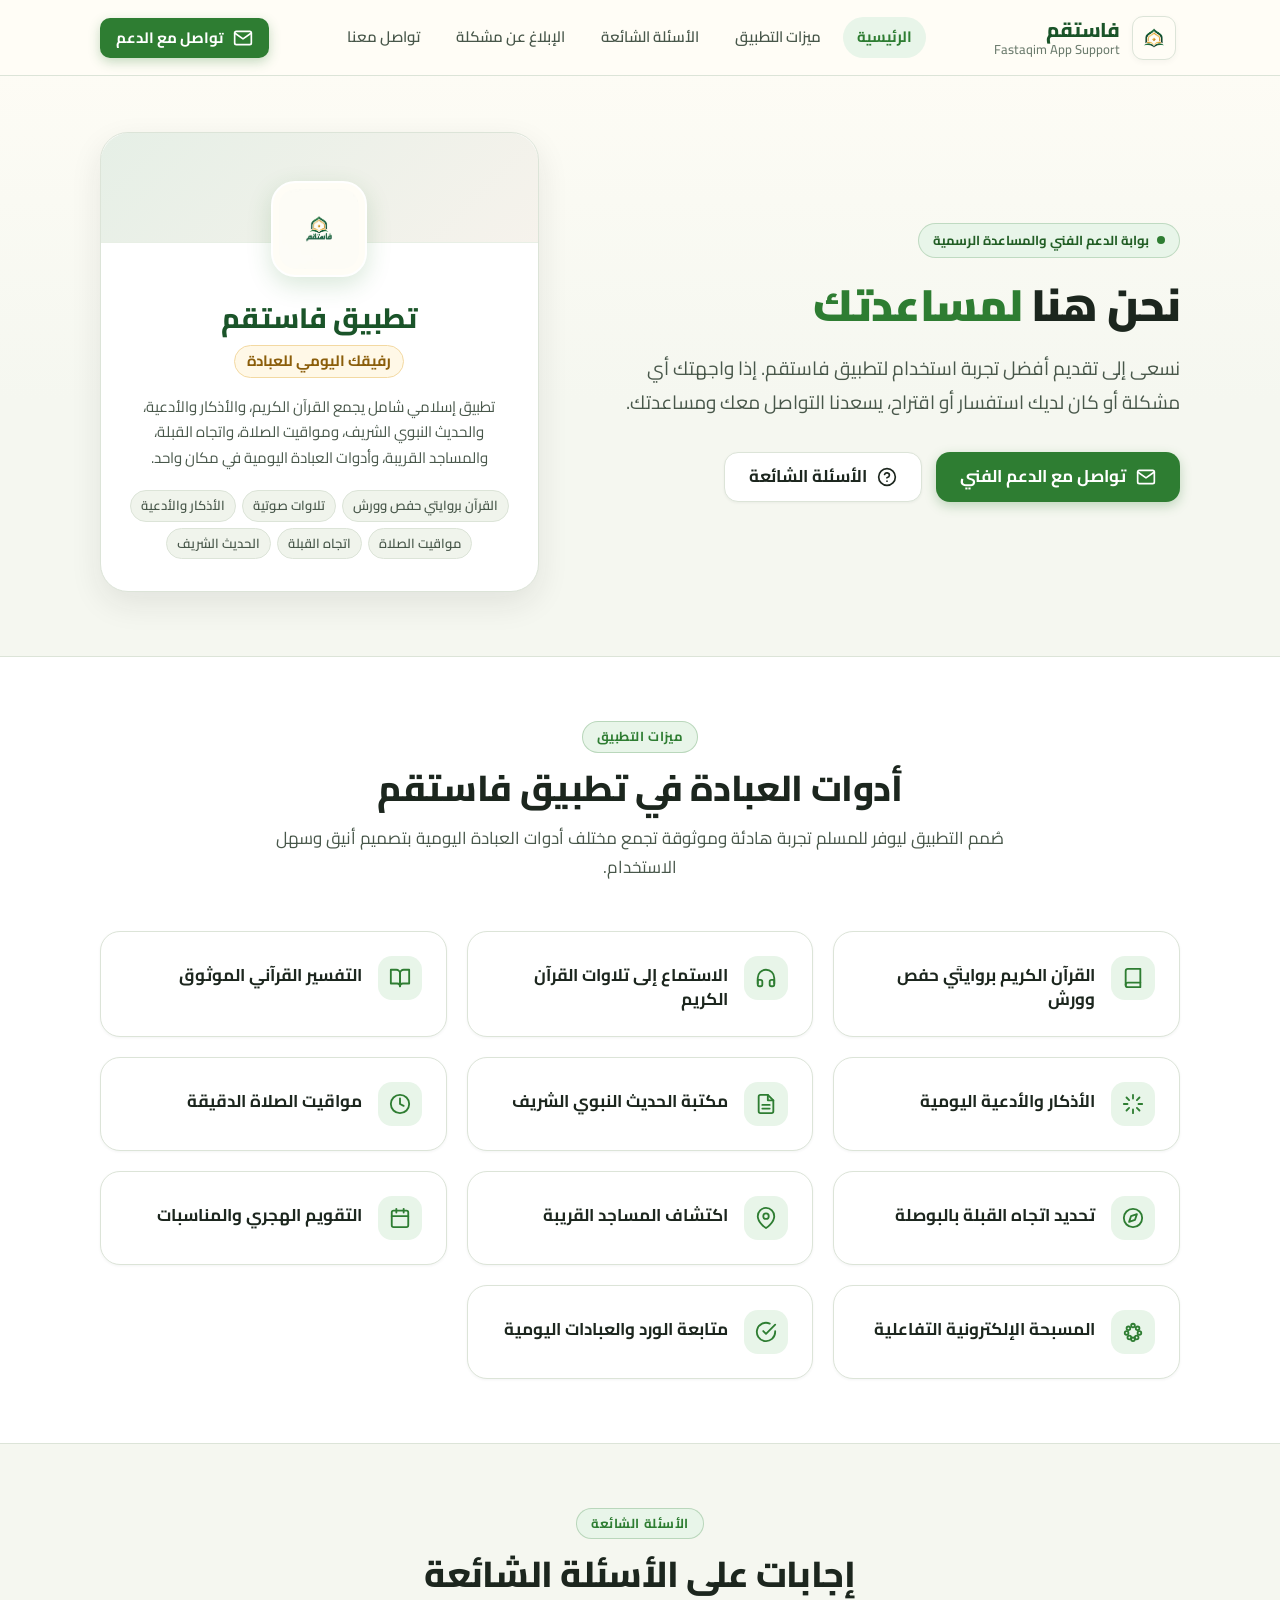
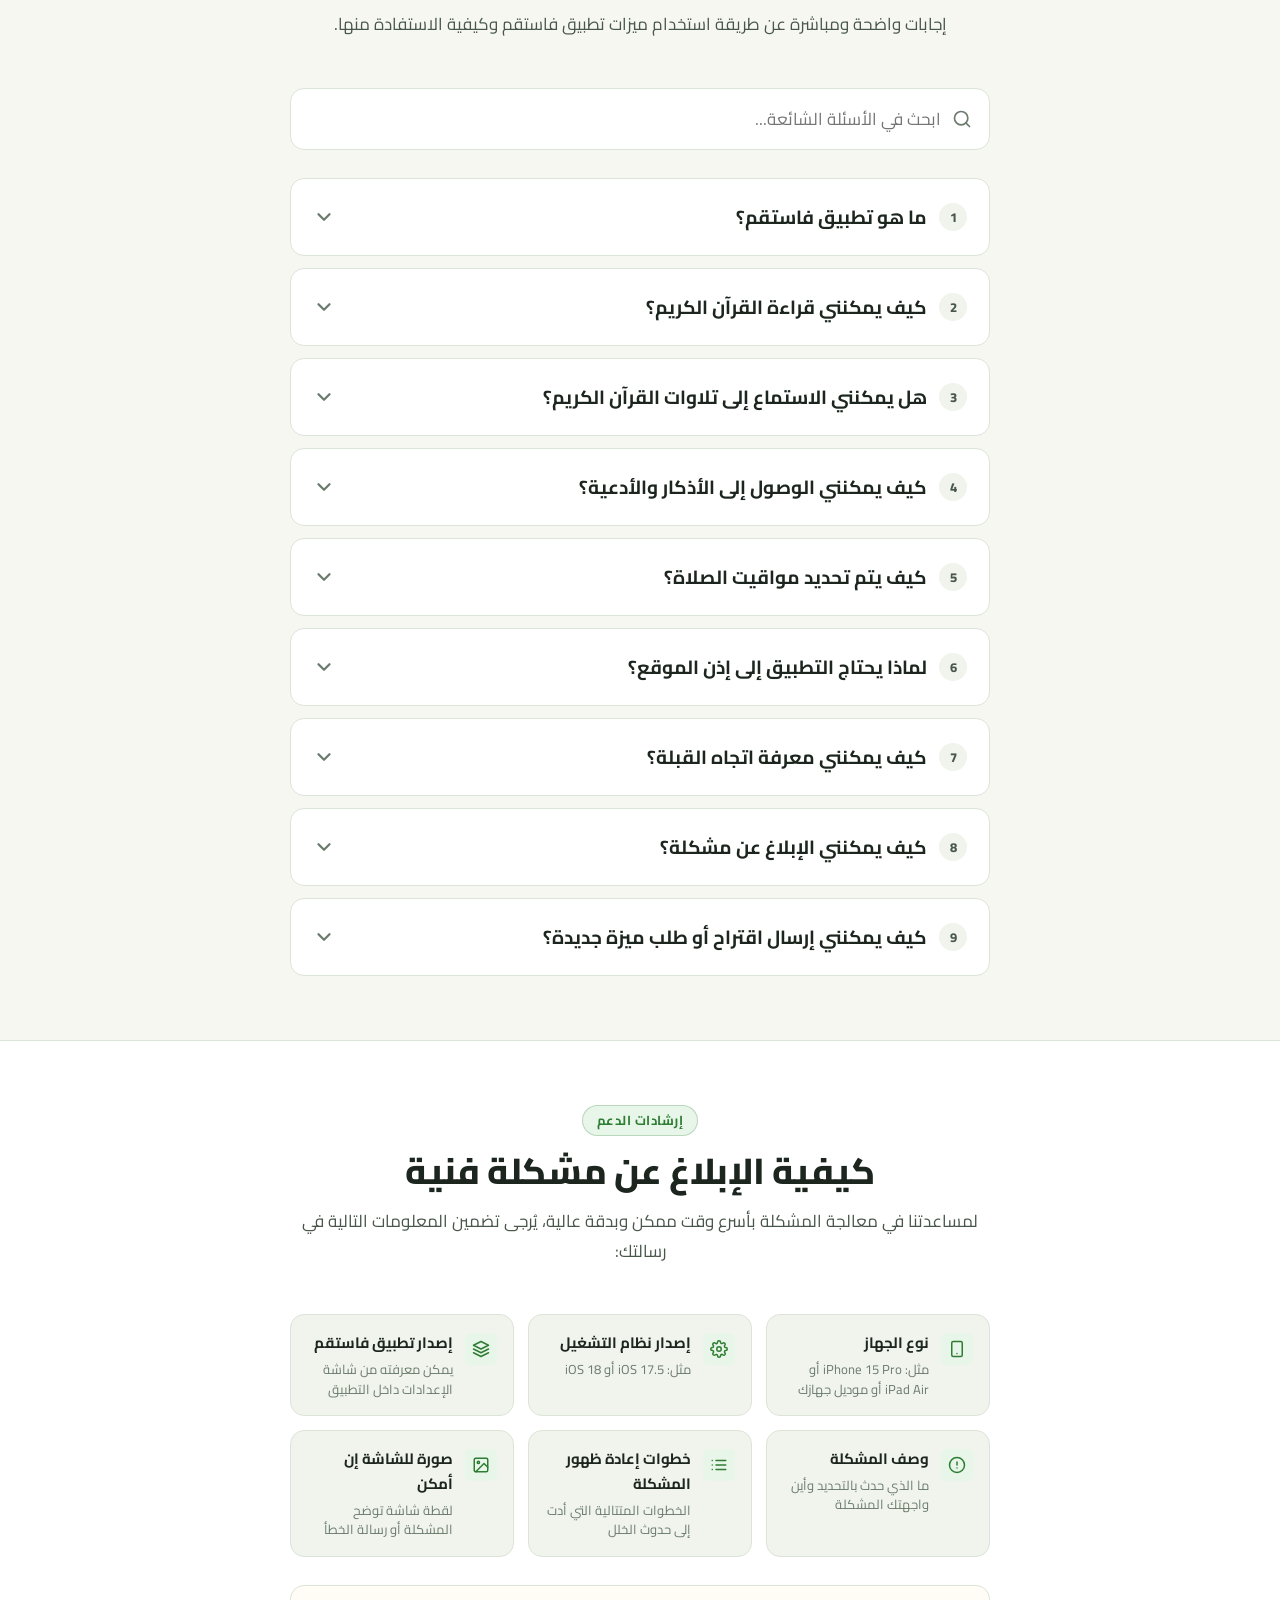
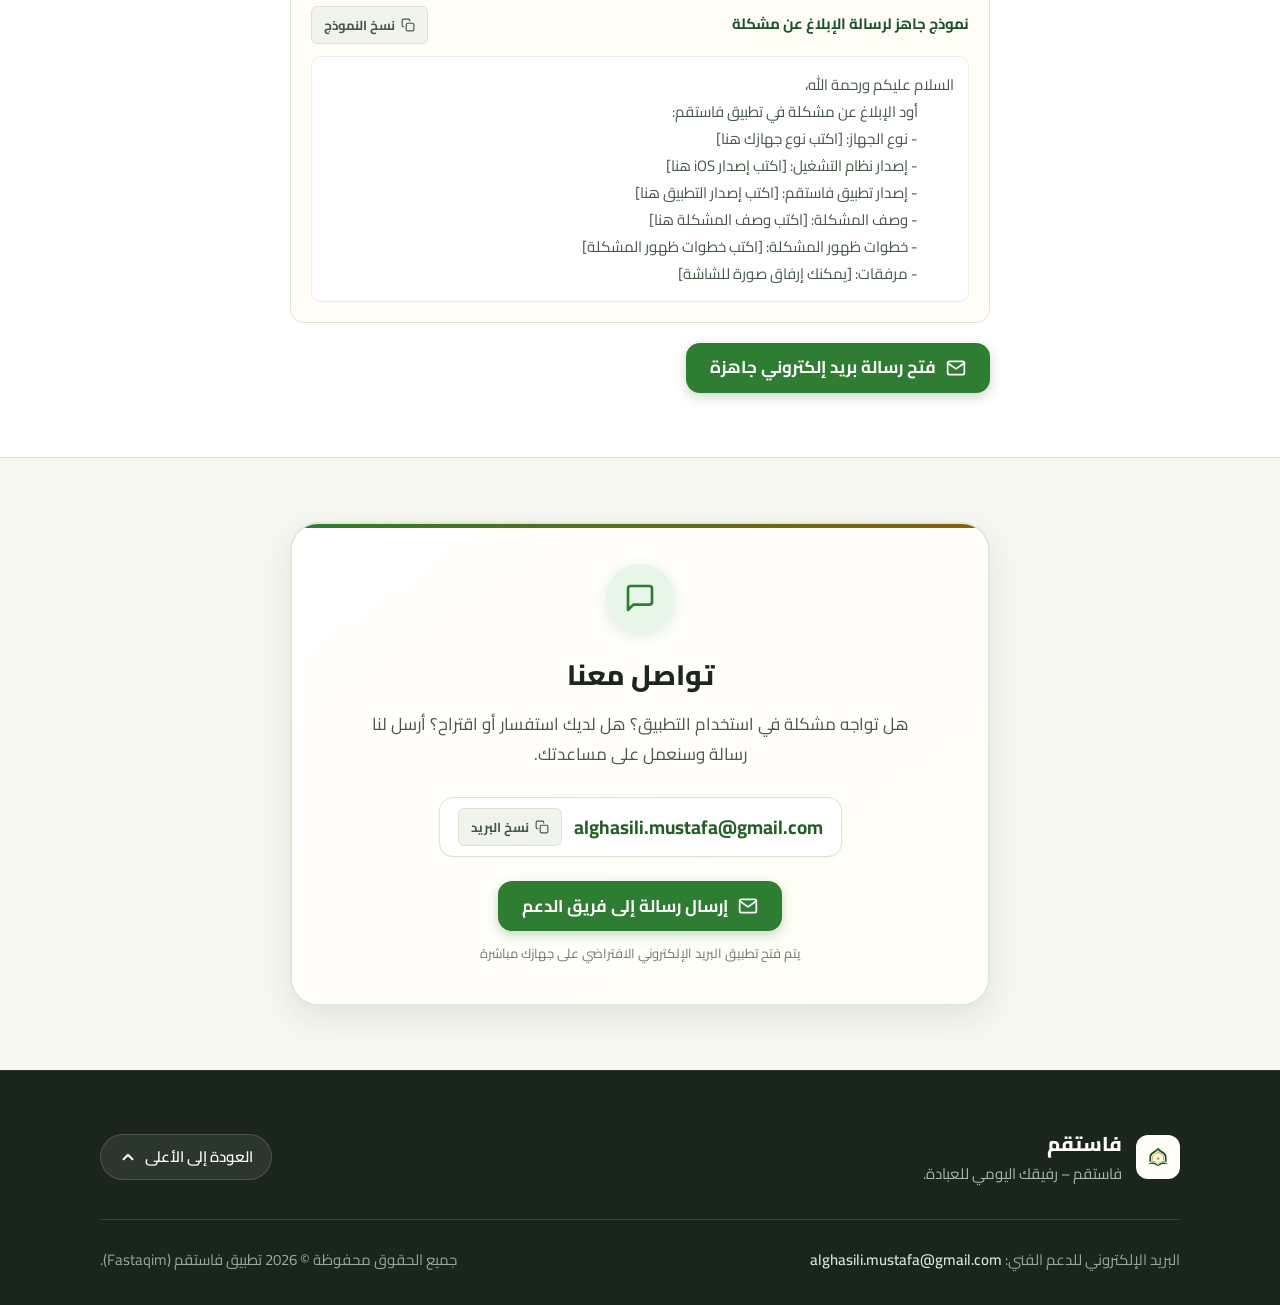
==== commit a51190a6: "add gmail" ====
--- a/index.html
+++ b/index.html
@@ -1,13 +1,16 @@
 <!DOCTYPE html>
 <html lang="ar" dir="rtl">
+
 <head>
   <meta charset="UTF-8">
   <meta name="viewport" content="width=device-width, initial-scale=1.0">
   <title>فاستقم | الدعم الفني والمساعدة (Fastaqim App Support)</title>
 
   <!-- SEO & Social Meta Tags -->
-  <meta name="description" content="الصفحة الرسمية للدعم الفني لتطبيق فاستقم (Fastaqim). تجد هنا إجابات الأسئلة الشائعة، ودليل الإبلاغ عن المشكلات الفنية، ووسائل التواصل المباشر مع فريق الدعم.">
-  <meta name="keywords" content="فاستقم, تطبيق فاستقم, Fastaqim, دعم فاستقم, القرآن الكريم, أذكار, مواقيت الصلاة, اتجاه القبلة, دعم فني, App Store Support">
+  <meta name="description"
+    content="الصفحة الرسمية للدعم الفني لتطبيق فاستقم (Fastaqim). تجد هنا إجابات الأسئلة الشائعة، ودليل الإبلاغ عن المشكلات الفنية، ووسائل التواصل المباشر مع فريق الدعم.">
+  <meta name="keywords"
+    content="فاستقم, تطبيق فاستقم, Fastaqim, دعم فاستقم, القرآن الكريم, أذكار, مواقيت الصلاة, اتجاه القبلة, دعم فني, App Store Support">
   <meta name="author" content="Fastaqim Team">
   <meta name="theme-color" content="#09622C">
   <meta name="apple-mobile-web-app-title" content="فاستقم">
@@ -31,11 +34,13 @@
   <!-- Google Fonts: Cairo (Official font of Fastaqim) -->
   <link rel="preconnect" href="https://fonts.googleapis.com">
   <link rel="preconnect" href="https://fonts.gstatic.com" crossorigin>
-  <link href="https://fonts.googleapis.com/css2?family=Cairo:wght@400;500;600;700;800;900&display=swap" rel="stylesheet">
+  <link href="https://fonts.googleapis.com/css2?family=Cairo:wght@400;500;600;700;800;900&display=swap"
+    rel="stylesheet">
 
   <!-- Main Stylesheet -->
   <link rel="stylesheet" href="assets/css/style.css">
 </head>
+
 <body>
 
   <!-- ========================================================================
@@ -63,16 +68,19 @@
 
       <!-- Header Action & Mobile Toggle -->
       <div class="header-actions">
-        <a href="mailto:YOUR_SUPPORT_EMAIL" class="btn btn-primary btn-sm" id="header-contact-btn">
-          <svg viewBox="0 0 24 24" fill="none" stroke="currentColor" stroke-width="2" stroke-linecap="round" stroke-linejoin="round">
+        <a href="mailto:alghasili.mustafa@gmail.com" class="btn btn-primary btn-sm" id="header-contact-btn">
+          <svg viewBox="0 0 24 24" fill="none" stroke="currentColor" stroke-width="2" stroke-linecap="round"
+            stroke-linejoin="round">
             <path d="M4 4h16c1.1 0 2 .9 2 2v12c0 1.1-.9 2-2 2H4c-1.1 0-2-.9-2-2V6c0-1.1.9-2 2-2z"></path>
             <polyline points="22,6 12,13 2,6"></polyline>
           </svg>
           <span>تواصل مع الدعم</span>
         </a>
 
-        <button type="button" class="mobile-nav-toggle" id="mobile-nav-toggle" aria-expanded="false" aria-controls="nav-menu" aria-label="فتح القائمة الرئيسية">
-          <svg viewBox="0 0 24 24" fill="none" stroke="currentColor" stroke-width="2" stroke-linecap="round" stroke-linejoin="round">
+        <button type="button" class="mobile-nav-toggle" id="mobile-nav-toggle" aria-expanded="false"
+          aria-controls="nav-menu" aria-label="فتح القائمة الرئيسية">
+          <svg viewBox="0 0 24 24" fill="none" stroke="currentColor" stroke-width="2" stroke-linecap="round"
+            stroke-linejoin="round">
             <line x1="3" y1="12" x2="21" y2="12"></line>
             <line x1="3" y1="6" x2="21" y2="6"></line>
             <line x1="3" y1="18" x2="21" y2="18"></line>
@@ -89,7 +97,7 @@
     <section class="hero-section" id="hero">
       <div class="container">
         <div class="hero-grid">
-          
+
           <!-- Hero Main Content -->
           <div class="hero-content">
             <div class="hero-badge">
@@ -102,12 +110,14 @@
             </h1>
 
             <p class="hero-text">
-              نسعى إلى تقديم أفضل تجربة استخدام لتطبيق فاستقم. إذا واجهتك أي مشكلة أو كان لديك استفسار أو اقتراح، يسعدنا التواصل معك ومساعدتك.
+              نسعى إلى تقديم أفضل تجربة استخدام لتطبيق فاستقم. إذا واجهتك أي مشكلة أو كان لديك استفسار أو اقتراح، يسعدنا
+              التواصل معك ومساعدتك.
             </p>
 
             <div class="hero-actions">
-              <a href="mailto:YOUR_SUPPORT_EMAIL" class="btn btn-primary" id="hero-email-btn">
-                <svg viewBox="0 0 24 24" fill="none" stroke="currentColor" stroke-width="2" stroke-linecap="round" stroke-linejoin="round">
+              <a href="mailto:alghasili.mustafa@gmail.com" class="btn btn-primary" id="hero-email-btn">
+                <svg viewBox="0 0 24 24" fill="none" stroke="currentColor" stroke-width="2" stroke-linecap="round"
+                  stroke-linejoin="round">
                   <path d="M4 4h16c1.1 0 2 .9 2 2v12c0 1.1-.9 2-2 2H4c-1.1 0-2-.9-2-2V6c0-1.1.9-2 2-2z"></path>
                   <polyline points="22,6 12,13 2,6"></polyline>
                 </svg>
@@ -115,7 +125,8 @@
               </a>
 
               <a href="#faq" class="btn btn-secondary">
-                <svg viewBox="0 0 24 24" fill="none" stroke="currentColor" stroke-width="2" stroke-linecap="round" stroke-linejoin="round">
+                <svg viewBox="0 0 24 24" fill="none" stroke="currentColor" stroke-width="2" stroke-linecap="round"
+                  stroke-linejoin="round">
                   <circle cx="12" cy="12" r="10"></circle>
                   <path d="M9.09 9a3 3 0 0 1 5.83 1c0 2-3 3-3 3"></path>
                   <line x1="12" y1="17" x2="12.01" y2="17"></line>
@@ -128,7 +139,7 @@
           <!-- Hero Application Identity Card -->
           <div class="hero-card" aria-label="بطاقة تعريف تطبيق فاستقم">
             <div class="hero-card-pattern" aria-hidden="true"></div>
-            
+
             <div class="hero-card-logo-wrap">
               <img src="assets/images/logo.png" alt="شعار تطبيق فاستقم الرسمي" width="84" height="84">
             </div>
@@ -137,7 +148,8 @@
             <span class="hero-card-tagline">رفيقك اليومي للعبادة</span>
 
             <p class="hero-card-desc">
-              تطبيق إسلامي شامل يجمع القرآن الكريم، والأذكار والأدعية، والحديث النبوي الشريف، ومواقيت الصلاة، واتجاه القبلة، والمساجد القريبة، وأدوات العبادة اليومية في مكان واحد.
+              تطبيق إسلامي شامل يجمع القرآن الكريم، والأذكار والأدعية، والحديث النبوي الشريف، ومواقيت الصلاة، واتجاه
+              القبلة، والمساجد القريبة، وأدوات العبادة اليومية في مكان واحد.
             </p>
 
             <div class="hero-card-pills" aria-label="أبرز أقسام التطبيق">
@@ -171,7 +183,8 @@
           <!-- 1. القرآن الكريم -->
           <div class="feature-card">
             <div class="feature-card-icon" aria-hidden="true">
-              <svg viewBox="0 0 24 24" fill="none" stroke="currentColor" stroke-width="2" stroke-linecap="round" stroke-linejoin="round">
+              <svg viewBox="0 0 24 24" fill="none" stroke="currentColor" stroke-width="2" stroke-linecap="round"
+                stroke-linejoin="round">
                 <path d="M4 19.5A2.5 2.5 0 0 1 6.5 17H20"></path>
                 <path d="M6.5 2H20v20H6.5A2.5 2.5 0 0 1 4 19.5v-15A2.5 2.5 0 0 1 6.5 2z"></path>
               </svg>
@@ -184,9 +197,12 @@
           <!-- 2. تلاوات القرآن -->
           <div class="feature-card">
             <div class="feature-card-icon" aria-hidden="true">
-              <svg viewBox="0 0 24 24" fill="none" stroke="currentColor" stroke-width="2" stroke-linecap="round" stroke-linejoin="round">
+              <svg viewBox="0 0 24 24" fill="none" stroke="currentColor" stroke-width="2" stroke-linecap="round"
+                stroke-linejoin="round">
                 <path d="M3 18v-6a9 9 0 0 1 18 0v6"></path>
-                <path d="M21 19a2 2 0 0 1-2 2h-1a2 2 0 0 1-2-2v-3a2 2 0 0 1 2-2h3zM3 19a2 2 0 0 0 2 2h1a2 2 0 0 0 2-2v-3a2 2 0 0 0-2-2H3z"></path>
+                <path
+                  d="M21 19a2 2 0 0 1-2 2h-1a2 2 0 0 1-2-2v-3a2 2 0 0 1 2-2h3zM3 19a2 2 0 0 0 2 2h1a2 2 0 0 0 2-2v-3a2 2 0 0 0-2-2H3z">
+                </path>
               </svg>
             </div>
             <div class="feature-card-content">
@@ -197,7 +213,8 @@
           <!-- 3. التفسير القرآني -->
           <div class="feature-card">
             <div class="feature-card-icon" aria-hidden="true">
-              <svg viewBox="0 0 24 24" fill="none" stroke="currentColor" stroke-width="2" stroke-linecap="round" stroke-linejoin="round">
+              <svg viewBox="0 0 24 24" fill="none" stroke="currentColor" stroke-width="2" stroke-linecap="round"
+                stroke-linejoin="round">
                 <path d="M2 3h6a4 4 0 0 1 4 4v14a3 3 0 0 0-3-3H2z"></path>
                 <path d="M22 3h-6a4 4 0 0 0-4 4v14a3 3 0 0 1 3-3h7z"></path>
               </svg>
@@ -210,8 +227,11 @@
           <!-- 4. الأذكار والأدعية -->
           <div class="feature-card">
             <div class="feature-card-icon" aria-hidden="true">
-              <svg viewBox="0 0 24 24" fill="none" stroke="currentColor" stroke-width="2" stroke-linecap="round" stroke-linejoin="round">
-                <path d="M12 2v4M12 18v4M4.93 4.93l2.83 2.83M16.24 16.24l2.83 2.83M2 12h4M18 12h4M4.93 19.07l2.83-2.83M16.24 7.76l2.83-2.83"></path>
+              <svg viewBox="0 0 24 24" fill="none" stroke="currentColor" stroke-width="2" stroke-linecap="round"
+                stroke-linejoin="round">
+                <path
+                  d="M12 2v4M12 18v4M4.93 4.93l2.83 2.83M16.24 16.24l2.83 2.83M2 12h4M18 12h4M4.93 19.07l2.83-2.83M16.24 7.76l2.83-2.83">
+                </path>
               </svg>
             </div>
             <div class="feature-card-content">
@@ -222,7 +242,8 @@
           <!-- 5. الحديث النبوي -->
           <div class="feature-card">
             <div class="feature-card-icon" aria-hidden="true">
-              <svg viewBox="0 0 24 24" fill="none" stroke="currentColor" stroke-width="2" stroke-linecap="round" stroke-linejoin="round">
+              <svg viewBox="0 0 24 24" fill="none" stroke="currentColor" stroke-width="2" stroke-linecap="round"
+                stroke-linejoin="round">
                 <path d="M14 2H6a2 2 0 0 0-2 2v16a2 2 0 0 0 2 2h12a2 2 0 0 0 2-2V8z"></path>
                 <polyline points="14 2 14 8 20 8"></polyline>
                 <line x1="16" y1="13" x2="8" y2="13"></line>
@@ -237,7 +258,8 @@
           <!-- 6. مواقيت الصلاة -->
           <div class="feature-card">
             <div class="feature-card-icon" aria-hidden="true">
-              <svg viewBox="0 0 24 24" fill="none" stroke="currentColor" stroke-width="2" stroke-linecap="round" stroke-linejoin="round">
+              <svg viewBox="0 0 24 24" fill="none" stroke="currentColor" stroke-width="2" stroke-linecap="round"
+                stroke-linejoin="round">
                 <circle cx="12" cy="12" r="10"></circle>
                 <polyline points="12 6 12 12 16 14"></polyline>
               </svg>
@@ -250,7 +272,8 @@
           <!-- 7. اتجاه القبلة -->
           <div class="feature-card">
             <div class="feature-card-icon" aria-hidden="true">
-              <svg viewBox="0 0 24 24" fill="none" stroke="currentColor" stroke-width="2" stroke-linecap="round" stroke-linejoin="round">
+              <svg viewBox="0 0 24 24" fill="none" stroke="currentColor" stroke-width="2" stroke-linecap="round"
+                stroke-linejoin="round">
                 <circle cx="12" cy="12" r="10"></circle>
                 <polygon points="16.24 7.76 14.12 14.12 7.76 16.24 9.88 9.88 16.24 7.76"></polygon>
               </svg>
@@ -263,7 +286,8 @@
           <!-- 8. المساجد القريبة -->
           <div class="feature-card">
             <div class="feature-card-icon" aria-hidden="true">
-              <svg viewBox="0 0 24 24" fill="none" stroke="currentColor" stroke-width="2" stroke-linecap="round" stroke-linejoin="round">
+              <svg viewBox="0 0 24 24" fill="none" stroke="currentColor" stroke-width="2" stroke-linecap="round"
+                stroke-linejoin="round">
                 <path d="M21 10c0 7-9 13-9 13s-9-6-9-13a9 9 0 0 1 18 0z"></path>
                 <circle cx="12" cy="10" r="3"></circle>
               </svg>
@@ -276,7 +300,8 @@
           <!-- 9. التقويم الهجري -->
           <div class="feature-card">
             <div class="feature-card-icon" aria-hidden="true">
-              <svg viewBox="0 0 24 24" fill="none" stroke="currentColor" stroke-width="2" stroke-linecap="round" stroke-linejoin="round">
+              <svg viewBox="0 0 24 24" fill="none" stroke="currentColor" stroke-width="2" stroke-linecap="round"
+                stroke-linejoin="round">
                 <rect x="3" y="4" width="18" height="18" rx="2" ry="2"></rect>
                 <line x1="16" y1="2" x2="16" y2="6"></line>
                 <line x1="8" y1="2" x2="8" y2="6"></line>
@@ -291,7 +316,8 @@
           <!-- 10. المسبحة الإلكترونية -->
           <div class="feature-card">
             <div class="feature-card-icon" aria-hidden="true">
-              <svg viewBox="0 0 24 24" fill="none" stroke="currentColor" stroke-width="2" stroke-linecap="round" stroke-linejoin="round">
+              <svg viewBox="0 0 24 24" fill="none" stroke="currentColor" stroke-width="2" stroke-linecap="round"
+                stroke-linejoin="round">
                 <circle cx="12" cy="5" r="2"></circle>
                 <circle cx="17" cy="8" r="2"></circle>
                 <circle cx="19" cy="13" r="2"></circle>
@@ -310,7 +336,8 @@
           <!-- 11. متابعة الورد اليومي -->
           <div class="feature-card">
             <div class="feature-card-icon" aria-hidden="true">
-              <svg viewBox="0 0 24 24" fill="none" stroke="currentColor" stroke-width="2" stroke-linecap="round" stroke-linejoin="round">
+              <svg viewBox="0 0 24 24" fill="none" stroke="currentColor" stroke-width="2" stroke-linecap="round"
+                stroke-linejoin="round">
                 <path d="M22 11.08V12a10 10 0 1 1-5.93-9.14"></path>
                 <polyline points="22 4 12 14.01 9 11.01"></polyline>
               </svg>
@@ -338,9 +365,13 @@
 
         <!-- FAQ Search Filter -->
         <div class="faq-search-wrap">
-          <label for="faq-search-input" class="visually-hidden" style="position:absolute;width:1px;height:1px;padding:0;margin:-1px;overflow:hidden;clip:rect(0,0,0,0);border:0;">ابحث في الأسئلة الشائعة</label>
-          <input type="search" id="faq-search-input" class="faq-search-input" placeholder="ابحث في الأسئلة الشائعة..." aria-label="ابحث في الأسئلة الشائعة">
-          <svg class="faq-search-icon" viewBox="0 0 24 24" fill="none" stroke="currentColor" stroke-width="2" stroke-linecap="round" stroke-linejoin="round" aria-hidden="true">
+          <label for="faq-search-input" class="visually-hidden"
+            style="position:absolute;width:1px;height:1px;padding:0;margin:-1px;overflow:hidden;clip:rect(0,0,0,0);border:0;">ابحث
+            في الأسئلة الشائعة</label>
+          <input type="search" id="faq-search-input" class="faq-search-input" placeholder="ابحث في الأسئلة الشائعة..."
+            aria-label="ابحث في الأسئلة الشائعة">
+          <svg class="faq-search-icon" viewBox="0 0 24 24" fill="none" stroke="currentColor" stroke-width="2"
+            stroke-linecap="round" stroke-linejoin="round" aria-hidden="true">
             <circle cx="11" cy="11" r="8"></circle>
             <line x1="21" y1="21" x2="16.65" y2="16.65"></line>
           </svg>
@@ -348,7 +379,7 @@
 
         <!-- FAQ Accordion List -->
         <div class="faq-list" role="region" aria-label="قائمة الأسئلة الشائعة">
-          
+
           <!-- Question 1 -->
           <div class="faq-item" id="faq-1">
             <button type="button" class="faq-question-btn" aria-expanded="false" aria-controls="faq-ans-1">
@@ -356,13 +387,15 @@
                 <span class="faq-number">1</span>
                 <span>ما هو تطبيق فاستقم؟</span>
               </span>
-              <svg class="faq-chevron" viewBox="0 0 24 24" fill="none" stroke="currentColor" stroke-width="2.5" stroke-linecap="round" stroke-linejoin="round" aria-hidden="true">
+              <svg class="faq-chevron" viewBox="0 0 24 24" fill="none" stroke="currentColor" stroke-width="2.5"
+                stroke-linecap="round" stroke-linejoin="round" aria-hidden="true">
                 <polyline points="6 9 12 15 18 9"></polyline>
               </svg>
             </button>
             <div class="faq-answer-panel" id="faq-ans-1" role="region">
               <div class="faq-answer-inner">
-                فاستقم تطبيق إسلامي يجمع مجموعة من الأدوات التي تساعدك على القراءة والذكر والتعلّم ومتابعة عباداتك اليومية في مكان واحد.
+                فاستقم تطبيق إسلامي يجمع مجموعة من الأدوات التي تساعدك على القراءة والذكر والتعلّم ومتابعة عباداتك
+                اليومية في مكان واحد.
               </div>
             </div>
           </div>
@@ -374,13 +407,15 @@
                 <span class="faq-number">2</span>
                 <span>كيف يمكنني قراءة القرآن الكريم؟</span>
               </span>
-              <svg class="faq-chevron" viewBox="0 0 24 24" fill="none" stroke="currentColor" stroke-width="2.5" stroke-linecap="round" stroke-linejoin="round" aria-hidden="true">
+              <svg class="faq-chevron" viewBox="0 0 24 24" fill="none" stroke="currentColor" stroke-width="2.5"
+                stroke-linecap="round" stroke-linejoin="round" aria-hidden="true">
                 <polyline points="6 9 12 15 18 9"></polyline>
               </svg>
             </button>
             <div class="faq-answer-panel" id="faq-ans-2" role="region">
               <div class="faq-answer-inner">
-                يمكنك الدخول إلى قسم القرآن الكريم وتصفح السور والآيات، مع إمكانية الاختيار بين روايتَي حفص عن عاصم وورش عن نافع.
+                يمكنك الدخول إلى قسم القرآن الكريم وتصفح السور والآيات، مع إمكانية الاختيار بين روايتَي حفص عن عاصم وورش
+                عن نافع.
               </div>
             </div>
           </div>
@@ -392,7 +427,8 @@
                 <span class="faq-number">3</span>
                 <span>هل يمكنني الاستماع إلى تلاوات القرآن الكريم؟</span>
               </span>
-              <svg class="faq-chevron" viewBox="0 0 24 24" fill="none" stroke="currentColor" stroke-width="2.5" stroke-linecap="round" stroke-linejoin="round" aria-hidden="true">
+              <svg class="faq-chevron" viewBox="0 0 24 24" fill="none" stroke="currentColor" stroke-width="2.5"
+                stroke-linecap="round" stroke-linejoin="round" aria-hidden="true">
                 <polyline points="6 9 12 15 18 9"></polyline>
               </svg>
             </button>
@@ -410,13 +446,15 @@
                 <span class="faq-number">4</span>
                 <span>كيف يمكنني الوصول إلى الأذكار والأدعية؟</span>
               </span>
-              <svg class="faq-chevron" viewBox="0 0 24 24" fill="none" stroke="currentColor" stroke-width="2.5" stroke-linecap="round" stroke-linejoin="round" aria-hidden="true">
+              <svg class="faq-chevron" viewBox="0 0 24 24" fill="none" stroke="currentColor" stroke-width="2.5"
+                stroke-linecap="round" stroke-linejoin="round" aria-hidden="true">
                 <polyline points="6 9 12 15 18 9"></polyline>
               </svg>
             </button>
             <div class="faq-answer-panel" id="faq-ans-4" role="region">
               <div class="faq-answer-inner">
-                يمكنك فتح قسم الأذكار والأدعية للوصول إلى أذكار الصباح والمساء والنوم والاستيقاظ وأذكار ما بعد الصلاة وغيرها.
+                يمكنك فتح قسم الأذكار والأدعية للوصول إلى أذكار الصباح والمساء والنوم والاستيقاظ وأذكار ما بعد الصلاة
+                وغيرها.
               </div>
             </div>
           </div>
@@ -428,7 +466,8 @@
                 <span class="faq-number">5</span>
                 <span>كيف يتم تحديد مواقيت الصلاة؟</span>
               </span>
-              <svg class="faq-chevron" viewBox="0 0 24 24" fill="none" stroke="currentColor" stroke-width="2.5" stroke-linecap="round" stroke-linejoin="round" aria-hidden="true">
+              <svg class="faq-chevron" viewBox="0 0 24 24" fill="none" stroke="currentColor" stroke-width="2.5"
+                stroke-linecap="round" stroke-linejoin="round" aria-hidden="true">
                 <polyline points="6 9 12 15 18 9"></polyline>
               </svg>
             </button>
@@ -446,13 +485,15 @@
                 <span class="faq-number">6</span>
                 <span>لماذا يحتاج التطبيق إلى إذن الموقع؟</span>
               </span>
-              <svg class="faq-chevron" viewBox="0 0 24 24" fill="none" stroke="currentColor" stroke-width="2.5" stroke-linecap="round" stroke-linejoin="round" aria-hidden="true">
+              <svg class="faq-chevron" viewBox="0 0 24 24" fill="none" stroke="currentColor" stroke-width="2.5"
+                stroke-linecap="round" stroke-linejoin="round" aria-hidden="true">
                 <polyline points="6 9 12 15 18 9"></polyline>
               </svg>
             </button>
             <div class="faq-answer-panel" id="faq-ans-6" role="region">
               <div class="faq-answer-inner">
-                يحتاج التطبيق إلى الموقع عند استخدام الميزات التي تعتمد على الموقع الجغرافي، مثل مواقيت الصلاة بحسب الموقع، واتجاه القبلة، والمساجد القريبة.
+                يحتاج التطبيق إلى الموقع عند استخدام الميزات التي تعتمد على الموقع الجغرافي، مثل مواقيت الصلاة بحسب
+                الموقع، واتجاه القبلة، والمساجد القريبة.
               </div>
             </div>
           </div>
@@ -464,7 +505,8 @@
                 <span class="faq-number">7</span>
                 <span>كيف يمكنني معرفة اتجاه القبلة؟</span>
               </span>
-              <svg class="faq-chevron" viewBox="0 0 24 24" fill="none" stroke="currentColor" stroke-width="2.5" stroke-linecap="round" stroke-linejoin="round" aria-hidden="true">
+              <svg class="faq-chevron" viewBox="0 0 24 24" fill="none" stroke="currentColor" stroke-width="2.5"
+                stroke-linecap="round" stroke-linejoin="round" aria-hidden="true">
                 <polyline points="6 9 12 15 18 9"></polyline>
               </svg>
             </button>
@@ -482,7 +524,8 @@
                 <span class="faq-number">8</span>
                 <span>كيف يمكنني الإبلاغ عن مشكلة؟</span>
               </span>
-              <svg class="faq-chevron" viewBox="0 0 24 24" fill="none" stroke="currentColor" stroke-width="2.5" stroke-linecap="round" stroke-linejoin="round" aria-hidden="true">
+              <svg class="faq-chevron" viewBox="0 0 24 24" fill="none" stroke="currentColor" stroke-width="2.5"
+                stroke-linecap="round" stroke-linejoin="round" aria-hidden="true">
                 <polyline points="6 9 12 15 18 9"></polyline>
               </svg>
             </button>
@@ -500,7 +543,8 @@
                 <span class="faq-number">9</span>
                 <span>كيف يمكنني إرسال اقتراح أو طلب ميزة جديدة؟</span>
               </span>
-              <svg class="faq-chevron" viewBox="0 0 24 24" fill="none" stroke="currentColor" stroke-width="2.5" stroke-linecap="round" stroke-linejoin="round" aria-hidden="true">
+              <svg class="faq-chevron" viewBox="0 0 24 24" fill="none" stroke="currentColor" stroke-width="2.5"
+                stroke-linecap="round" stroke-linejoin="round" aria-hidden="true">
                 <polyline points="6 9 12 15 18 9"></polyline>
               </svg>
             </button>
@@ -538,7 +582,8 @@
           <!-- 1. نوع الجهاز -->
           <div class="bug-item">
             <div class="bug-item-icon" aria-hidden="true">
-              <svg viewBox="0 0 24 24" fill="none" stroke="currentColor" stroke-width="2" stroke-linecap="round" stroke-linejoin="round">
+              <svg viewBox="0 0 24 24" fill="none" stroke="currentColor" stroke-width="2" stroke-linecap="round"
+                stroke-linejoin="round">
                 <rect x="5" y="2" width="14" height="20" rx="2" ry="2"></rect>
                 <line x1="12" y1="18" x2="12.01" y2="18"></line>
               </svg>
@@ -552,9 +597,12 @@
           <!-- 2. إصدار نظام التشغيل -->
           <div class="bug-item">
             <div class="bug-item-icon" aria-hidden="true">
-              <svg viewBox="0 0 24 24" fill="none" stroke="currentColor" stroke-width="2" stroke-linecap="round" stroke-linejoin="round">
+              <svg viewBox="0 0 24 24" fill="none" stroke="currentColor" stroke-width="2" stroke-linecap="round"
+                stroke-linejoin="round">
                 <circle cx="12" cy="12" r="3"></circle>
-                <path d="M19.4 15a1.65 1.65 0 0 0 .33 1.82l.06.06a2 2 0 0 1 0 2.83 2 2 0 0 1-2.83 0l-.06-.06a1.65 1.65 0 0 0-1.82-.33 1.65 1.65 0 0 0-1 1.51V21a2 2 0 0 1-2 2 2 2 0 0 1-2-2v-.09A1.65 1.65 0 0 0 9 19.4a1.65 1.65 0 0 0-1.82.33l-.06.06a2 2 0 0 1-2.83 0 2 2 0 0 1 0-2.83l.06-.06a1.65 1.65 0 0 0 .33-1.82 1.65 1.65 0 0 0-1.51-1H3a2 2 0 0 1-2-2 2 2 0 0 1 2-2h.09A1.65 1.65 0 0 0 4.6 9a1.65 1.65 0 0 0-.33-1.82l-.06-.06a2 2 0 0 1 0-2.83 2 2 0 0 1 2.83 0l.06.06a1.65 1.65 0 0 0 1.82.33H9a1.65 1.65 0 0 0 1-1.51V3a2 2 0 0 1 2-2 2 2 0 0 1 2 2v.09a1.65 1.65 0 0 0 1 1.51 1.65 1.65 0 0 0 1.82-.33l.06-.06a2 2 0 0 1 2.83 0 2 2 0 0 1 0 2.83l-.06.06a1.65 1.65 0 0 0-.33 1.82V9a1.65 1.65 0 0 0 1.51 1H21a2 2 0 0 1 2 2 2 2 0 0 1-2 2h-.09a1.65 1.65 0 0 0-1.51 1z"></path>
+                <path
+                  d="M19.4 15a1.65 1.65 0 0 0 .33 1.82l.06.06a2 2 0 0 1 0 2.83 2 2 0 0 1-2.83 0l-.06-.06a1.65 1.65 0 0 0-1.82-.33 1.65 1.65 0 0 0-1 1.51V21a2 2 0 0 1-2 2 2 2 0 0 1-2-2v-.09A1.65 1.65 0 0 0 9 19.4a1.65 1.65 0 0 0-1.82.33l-.06.06a2 2 0 0 1-2.83 0 2 2 0 0 1 0-2.83l.06-.06a1.65 1.65 0 0 0 .33-1.82 1.65 1.65 0 0 0-1.51-1H3a2 2 0 0 1-2-2 2 2 0 0 1 2-2h.09A1.65 1.65 0 0 0 4.6 9a1.65 1.65 0 0 0-.33-1.82l-.06-.06a2 2 0 0 1 0-2.83 2 2 0 0 1 2.83 0l.06.06a1.65 1.65 0 0 0 1.82.33H9a1.65 1.65 0 0 0 1-1.51V3a2 2 0 0 1 2-2 2 2 0 0 1 2 2v.09a1.65 1.65 0 0 0 1 1.51 1.65 1.65 0 0 0 1.82-.33l.06-.06a2 2 0 0 1 2.83 0 2 2 0 0 1 0 2.83l-.06.06a1.65 1.65 0 0 0-.33 1.82V9a1.65 1.65 0 0 0 1.51 1H21a2 2 0 0 1 2 2 2 2 0 0 1-2 2h-.09a1.65 1.65 0 0 0-1.51 1z">
+                </path>
               </svg>
             </div>
             <div>
@@ -566,7 +614,8 @@
           <!-- 3. إصدار تطبيق فاستقم -->
           <div class="bug-item">
             <div class="bug-item-icon" aria-hidden="true">
-              <svg viewBox="0 0 24 24" fill="none" stroke="currentColor" stroke-width="2" stroke-linecap="round" stroke-linejoin="round">
+              <svg viewBox="0 0 24 24" fill="none" stroke="currentColor" stroke-width="2" stroke-linecap="round"
+                stroke-linejoin="round">
                 <path d="M12 2L2 7l10 5 10-5-10-5z"></path>
                 <path d="M2 17l10 5 10-5"></path>
                 <path d="M2 12l10 5 10-5"></path>
@@ -581,7 +630,8 @@
           <!-- 4. وصف المشكلة -->
           <div class="bug-item">
             <div class="bug-item-icon" aria-hidden="true">
-              <svg viewBox="0 0 24 24" fill="none" stroke="currentColor" stroke-width="2" stroke-linecap="round" stroke-linejoin="round">
+              <svg viewBox="0 0 24 24" fill="none" stroke="currentColor" stroke-width="2" stroke-linecap="round"
+                stroke-linejoin="round">
                 <circle cx="12" cy="12" r="10"></circle>
                 <line x1="12" y1="8" x2="12" y2="12"></line>
                 <line x1="12" y1="16" x2="12.01" y2="16"></line>
@@ -596,7 +646,8 @@
           <!-- 5. خطوات إعادة ظهور المشكلة -->
           <div class="bug-item">
             <div class="bug-item-icon" aria-hidden="true">
-              <svg viewBox="0 0 24 24" fill="none" stroke="currentColor" stroke-width="2" stroke-linecap="round" stroke-linejoin="round">
+              <svg viewBox="0 0 24 24" fill="none" stroke="currentColor" stroke-width="2" stroke-linecap="round"
+                stroke-linejoin="round">
                 <line x1="8" y1="6" x2="21" y2="6"></line>
                 <line x1="8" y1="12" x2="21" y2="12"></line>
                 <line x1="8" y1="18" x2="21" y2="18"></line>
@@ -614,7 +665,8 @@
           <!-- 6. صورة للشاشة إن أمكن -->
           <div class="bug-item">
             <div class="bug-item-icon" aria-hidden="true">
-              <svg viewBox="0 0 24 24" fill="none" stroke="currentColor" stroke-width="2" stroke-linecap="round" stroke-linejoin="round">
+              <svg viewBox="0 0 24 24" fill="none" stroke="currentColor" stroke-width="2" stroke-linecap="round"
+                stroke-linejoin="round">
                 <rect x="3" y="3" width="18" height="18" rx="2" ry="2"></rect>
                 <circle cx="8.5" cy="8.5" r="1.5"></circle>
                 <polyline points="21 15 16 10 5 21"></polyline>
@@ -632,7 +684,8 @@
           <div class="template-box-header">
             <span class="template-box-title">نموذج جاهز لرسالة الإبلاغ عن مشكلة</span>
             <button type="button" class="copy-btn" id="copy-bug-template-btn">
-              <svg viewBox="0 0 24 24" fill="none" stroke="currentColor" stroke-width="2" stroke-linecap="round" stroke-linejoin="round" aria-hidden="true">
+              <svg viewBox="0 0 24 24" fill="none" stroke="currentColor" stroke-width="2" stroke-linecap="round"
+                stroke-linejoin="round" aria-hidden="true">
                 <rect x="9" y="9" width="13" height="13" rx="2" ry="2"></rect>
                 <path d="M5 15H4a2 2 0 0 1-2-2V4a2 2 0 0 1 2-2h9a2 2 0 0 1 2 2v1"></path>
               </svg>
@@ -640,18 +693,19 @@
             </button>
           </div>
           <div class="template-content" id="bug-template-text">السلام عليكم ورحمة الله،
-أود الإبلاغ عن مشكلة في تطبيق فاستقم:
-- نوع الجهاز: [اكتب نوع جهازك هنا]
-- إصدار نظام التشغيل: [اكتب إصدار iOS هنا]
-- إصدار تطبيق فاستقم: [اكتب إصدار التطبيق هنا]
-- وصف المشكلة: [اكتب وصف المشكلة هنا]
-- خطوات ظهور المشكلة: [اكتب خطوات ظهور المشكلة]
-- مرفقات: [يمكنك إرفاق صورة للشاشة]</div>
+            أود الإبلاغ عن مشكلة في تطبيق فاستقم:
+            - نوع الجهاز: [اكتب نوع جهازك هنا]
+            - إصدار نظام التشغيل: [اكتب إصدار iOS هنا]
+            - إصدار تطبيق فاستقم: [اكتب إصدار التطبيق هنا]
+            - وصف المشكلة: [اكتب وصف المشكلة هنا]
+            - خطوات ظهور المشكلة: [اكتب خطوات ظهور المشكلة]
+            - مرفقات: [يمكنك إرفاق صورة للشاشة]</div>
         </div>
 
         <div class="bug-report-actions">
           <a href="#" class="btn btn-primary" id="open-bug-email-btn">
-            <svg viewBox="0 0 24 24" fill="none" stroke="currentColor" stroke-width="2" stroke-linecap="round" stroke-linejoin="round">
+            <svg viewBox="0 0 24 24" fill="none" stroke="currentColor" stroke-width="2" stroke-linecap="round"
+              stroke-linejoin="round">
               <path d="M4 4h16c1.1 0 2 .9 2 2v12c0 1.1-.9 2-2 2H4c-1.1 0-2-.9-2-2V6c0-1.1.9-2 2-2z"></path>
               <polyline points="22,6 12,13 2,6"></polyline>
             </svg>
@@ -668,22 +722,24 @@
       <div class="container contact-wrap">
         <div class="contact-card">
           <div class="contact-icon-wrap" aria-hidden="true">
-            <svg viewBox="0 0 24 24" fill="none" stroke="currentColor" stroke-width="2" stroke-linecap="round" stroke-linejoin="round">
+            <svg viewBox="0 0 24 24" fill="none" stroke="currentColor" stroke-width="2" stroke-linecap="round"
+              stroke-linejoin="round">
               <path d="M21 15a2 2 0 0 1-2 2H7l-4 4V5a2 2 0 0 1 2-2h14a2 2 0 0 1 2 2z"></path>
             </svg>
           </div>
 
           <h2 class="contact-heading">تواصل معنا</h2>
-          
+
           <p class="contact-desc">
             هل تواجه مشكلة في استخدام التطبيق؟ هل لديك استفسار أو اقتراح؟ أرسل لنا رسالة وسنعمل على مساعدتك.
           </p>
 
           <!-- Support Email Display Card -->
           <div class="email-display-card">
-            <span class="email-address-text" data-support-email>YOUR_SUPPORT_EMAIL</span>
+            <span class="email-address-text" data-support-email>alghasili.mustafa@gmail.com</span>
             <button type="button" class="copy-btn" id="copy-email-btn" aria-label="نسخ عنوان البريد الإلكتروني">
-              <svg viewBox="0 0 24 24" fill="none" stroke="currentColor" stroke-width="2" stroke-linecap="round" stroke-linejoin="round" aria-hidden="true">
+              <svg viewBox="0 0 24 24" fill="none" stroke="currentColor" stroke-width="2" stroke-linecap="round"
+                stroke-linejoin="round" aria-hidden="true">
                 <rect x="9" y="9" width="13" height="13" rx="2" ry="2"></rect>
                 <path d="M5 15H4a2 2 0 0 1-2-2V4a2 2 0 0 1 2-2h9a2 2 0 0 1 2 2v1"></path>
               </svg>
@@ -693,8 +749,9 @@
 
           <!-- Email Action Button -->
           <div class="contact-cta-wrap">
-            <a href="mailto:YOUR_SUPPORT_EMAIL" class="btn btn-primary" id="main-contact-email-btn">
-              <svg viewBox="0 0 24 24" fill="none" stroke="currentColor" stroke-width="2" stroke-linecap="round" stroke-linejoin="round">
+            <a href="mailto:alghasili.mustafa@gmail.com" class="btn btn-primary" id="main-contact-email-btn">
+              <svg viewBox="0 0 24 24" fill="none" stroke="currentColor" stroke-width="2" stroke-linecap="round"
+                stroke-linejoin="round">
                 <path d="M4 4h16c1.1 0 2 .9 2 2v12c0 1.1-.9 2-2 2H4c-1.1 0-2-.9-2-2V6c0-1.1.9-2 2-2z"></path>
                 <polyline points="22,6 12,13 2,6"></polyline>
               </svg>
@@ -713,7 +770,7 @@
        ======================================================================== -->
   <footer class="site-footer">
     <div class="container">
-      
+
       <div class="footer-top">
         <div class="footer-brand">
           <img src="assets/images/splash_logo.png" alt="شعار فاستقم" class="footer-logo" width="44" height="44">
@@ -725,7 +782,8 @@
 
         <a href="#hero" class="back-to-top-btn" id="back-to-top-btn" aria-label="الانتقال إلى أعلى الصفحة">
           <span>العودة إلى الأعلى</span>
-          <svg viewBox="0 0 24 24" fill="none" stroke="currentColor" stroke-width="2.5" stroke-linecap="round" stroke-linejoin="round" aria-hidden="true">
+          <svg viewBox="0 0 24 24" fill="none" stroke="currentColor" stroke-width="2.5" stroke-linecap="round"
+            stroke-linejoin="round" aria-hidden="true">
             <polyline points="18 15 12 9 6 15"></polyline>
           </svg>
         </a>
@@ -734,7 +792,8 @@
       <div class="footer-bottom">
         <div>
           <span>البريد الإلكتروني للدعم الفني: </span>
-          <a href="mailto:YOUR_SUPPORT_EMAIL" class="footer-support-email" data-support-email>YOUR_SUPPORT_EMAIL</a>
+          <a href="mailto:alghasili.mustafa@gmail.com" class="footer-support-email"
+            data-support-email>alghasili.mustafa@gmail.com</a>
         </div>
         <div>
           جميع الحقوق محفوظة &copy; <span id="current-year"></span> تطبيق فاستقم (Fastaqim).
@@ -747,4 +806,5 @@
   <!-- Application Script -->
   <script src="assets/js/app.js"></script>
 </body>
-</html>
+
+</html>
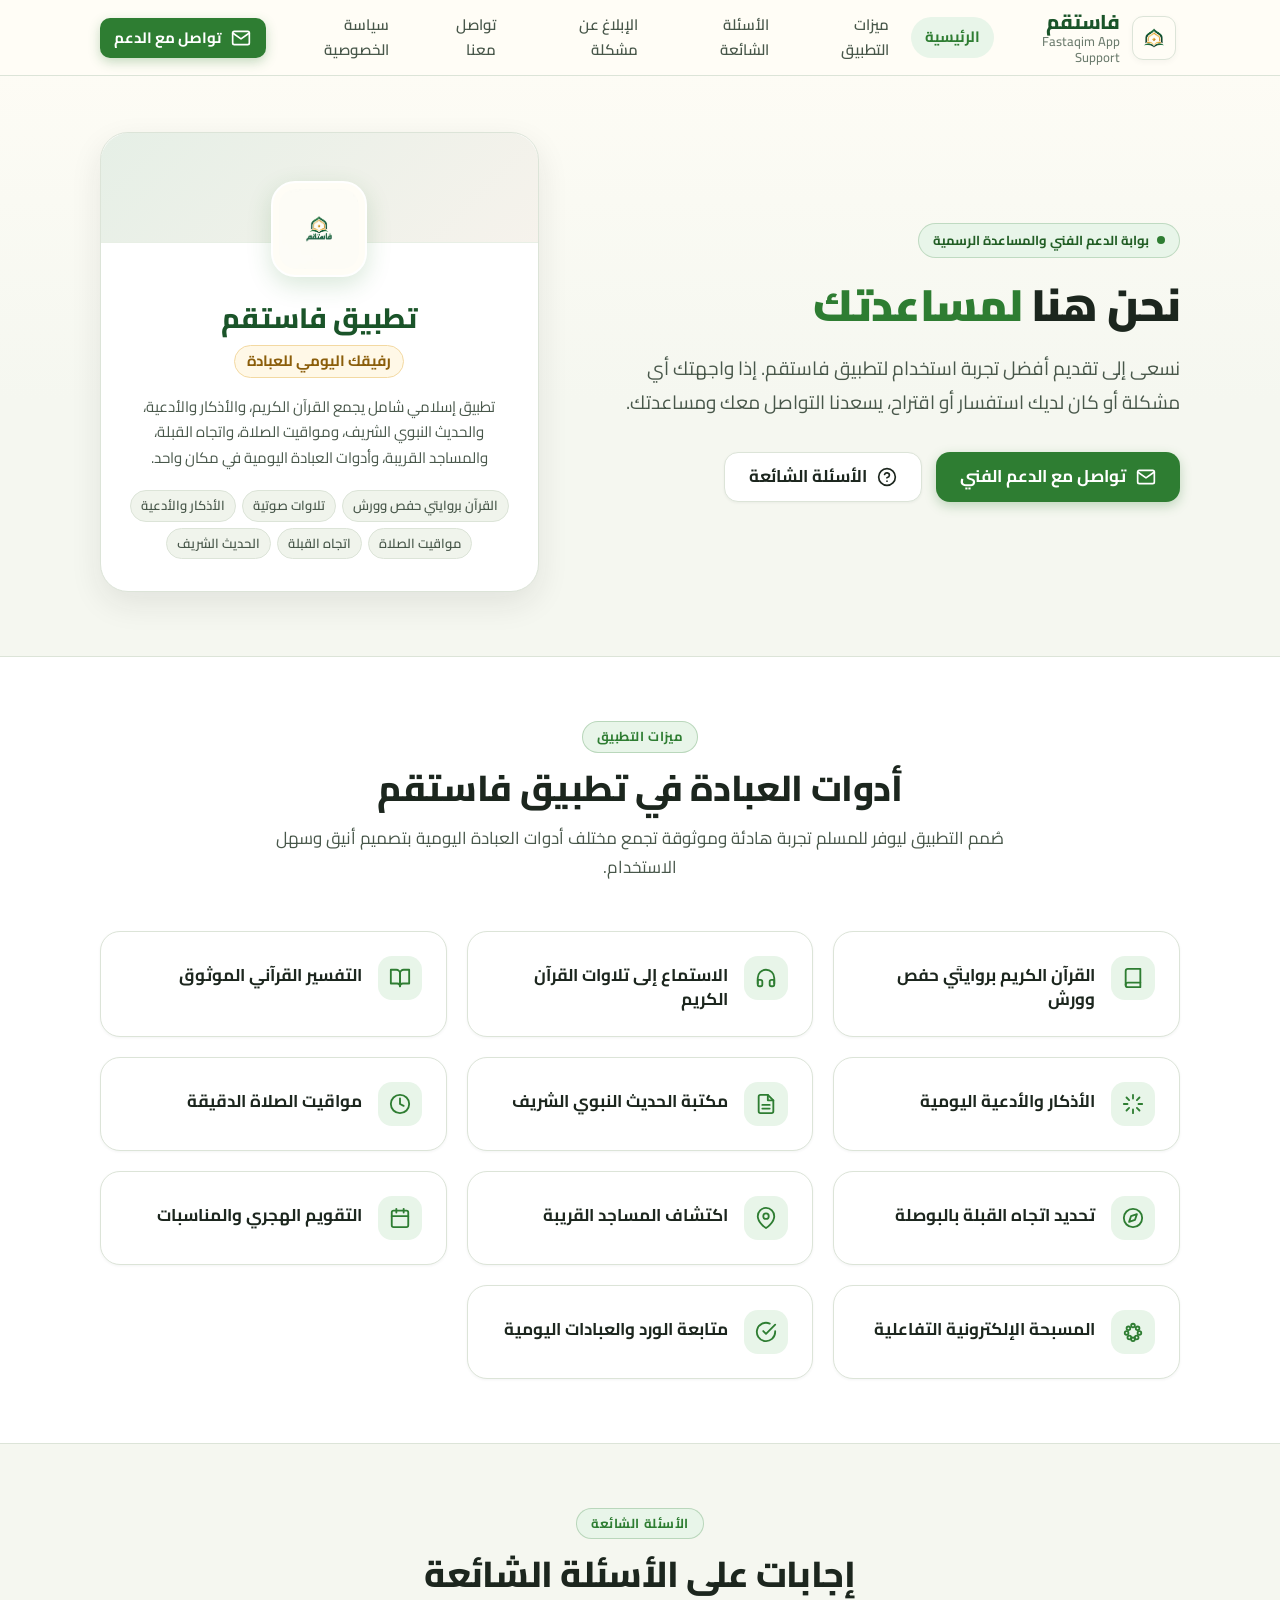
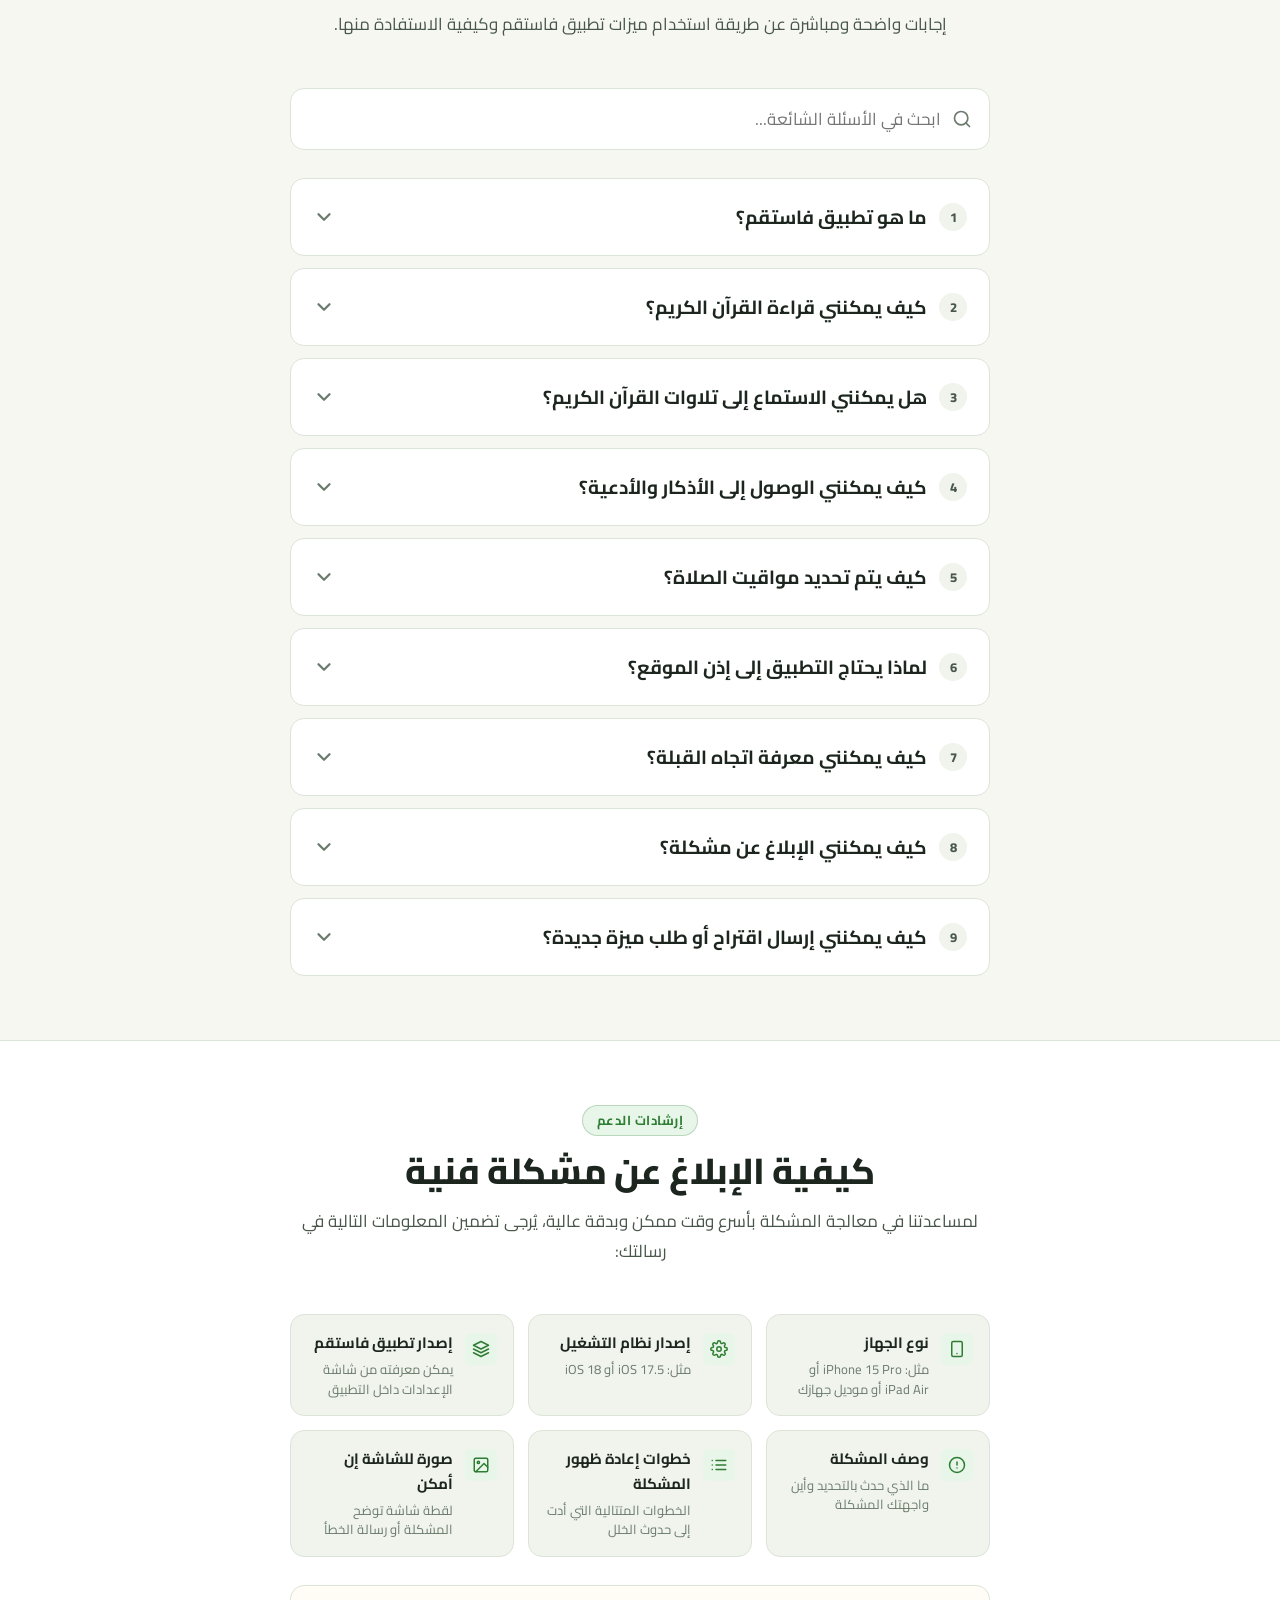
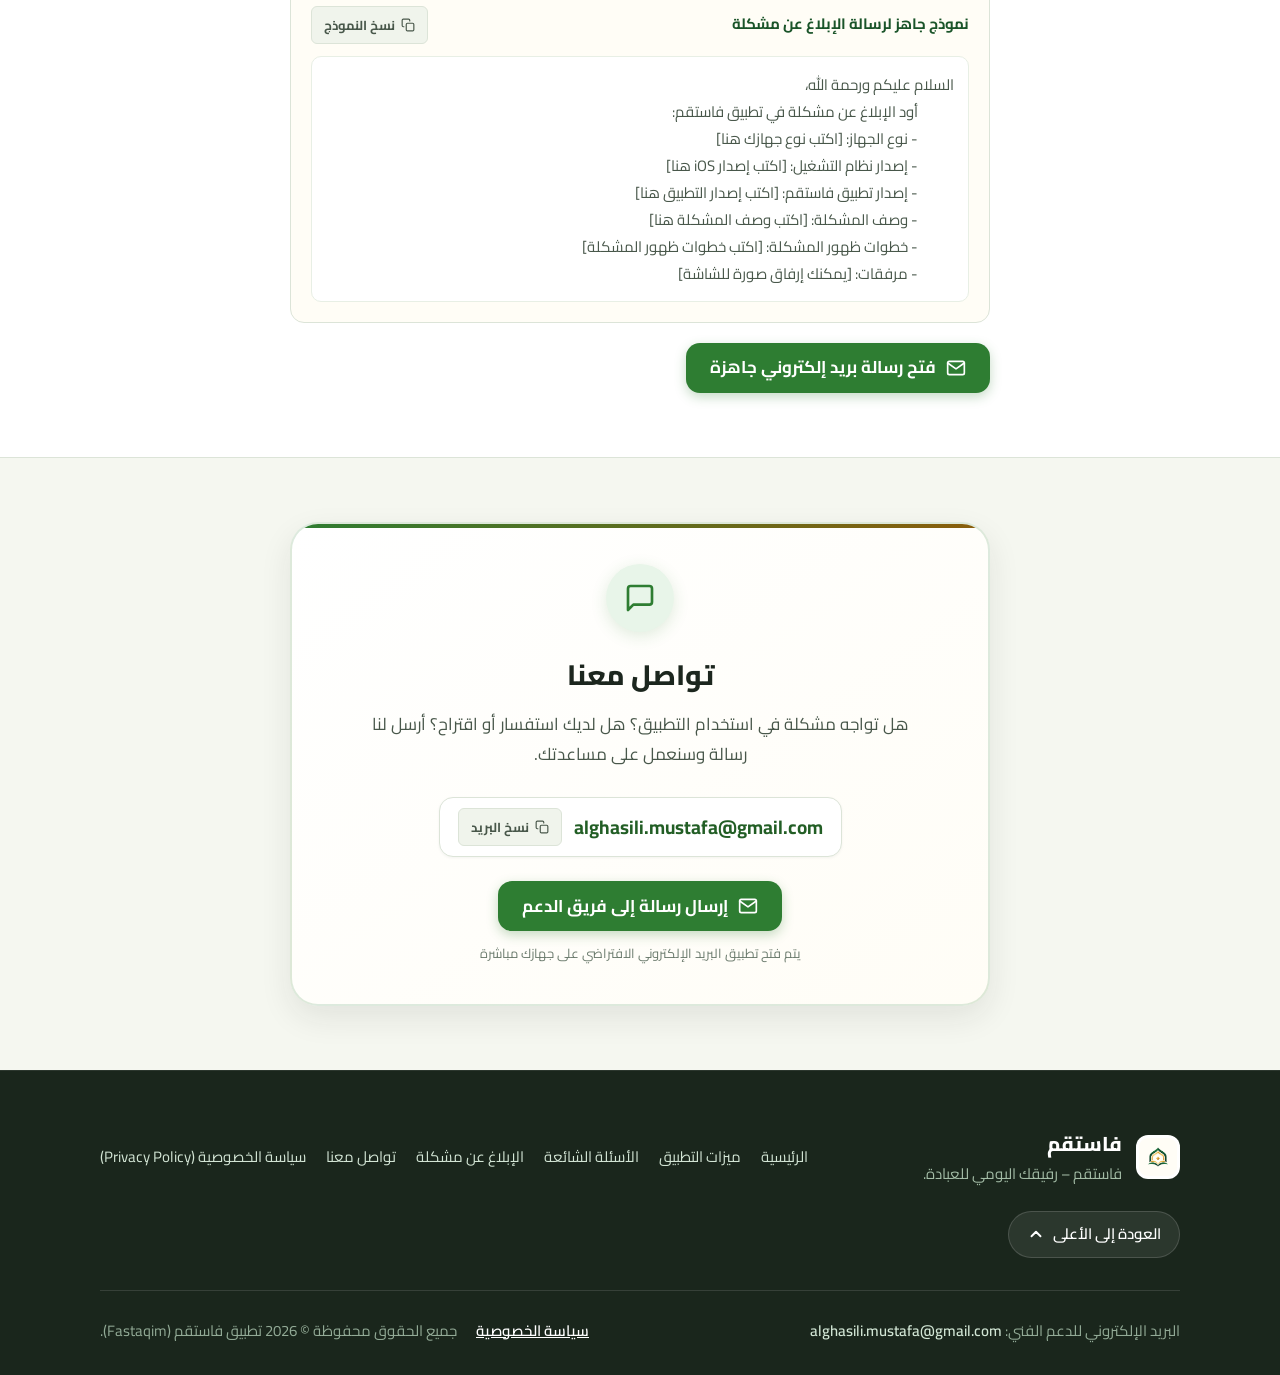
==== commit 0ebfa05f: "Finalize verified Fastaqim Privacy Policy (Yemen, Sana'a - 90 days retention)" ====
--- a/index.html
+++ b/index.html
@@ -64,6 +64,7 @@
         <a href="#faq" class="nav-link">الأسئلة الشائعة</a>
         <a href="#report-issue" class="nav-link">الإبلاغ عن مشكلة</a>
         <a href="#contact" class="nav-link">تواصل معنا</a>
+        <a href="privacy/" class="nav-link">سياسة الخصوصية</a>
       </nav>
 
       <!-- Header Action & Mobile Toggle -->
@@ -780,6 +781,15 @@
           </div>
         </div>
 
+        <nav class="footer-nav" aria-label="روابط تذييل الصفحة">
+          <a href="#hero">الرئيسية</a>
+          <a href="#features">ميزات التطبيق</a>
+          <a href="#faq">الأسئلة الشائعة</a>
+          <a href="#report-issue">الإبلاغ عن مشكلة</a>
+          <a href="#contact">تواصل معنا</a>
+          <a href="privacy/">سياسة الخصوصية (Privacy Policy)</a>
+        </nav>
+
         <a href="#hero" class="back-to-top-btn" id="back-to-top-btn" aria-label="الانتقال إلى أعلى الصفحة">
           <span>العودة إلى الأعلى</span>
           <svg viewBox="0 0 24 24" fill="none" stroke="currentColor" stroke-width="2.5" stroke-linecap="round"
@@ -796,6 +806,7 @@
             data-support-email>alghasili.mustafa@gmail.com</a>
         </div>
         <div>
+          <a href="privacy/" style="color: #FFFFFF; font-weight: 600; text-decoration: underline; margin-inline-end: 16px;">سياسة الخصوصية</a>
           جميع الحقوق محفوظة &copy; <span id="current-year"></span> تطبيق فاستقم (Fastaqim).
         </div>
       </div>
--- a/assets/css/style.css
+++ b/assets/css/style.css
@@ -1237,3 +1237,589 @@
     scroll-behavior: auto !important;
   }
 }
+
+/* ==========================================================================
+   Privacy Policy Styles (سياسة الخصوصية)
+   Bilingual RTL & LTR, Sticky TOC, Permissions Matrices & Highlights
+   ========================================================================== */
+
+/* Page Banner */
+.policy-banner {
+  background: linear-gradient(135deg, var(--color-brand-deep) 0%, var(--color-primary-dark) 100%);
+  color: var(--color-text-on-primary);
+  padding: 48px 0 40px;
+  border-bottom: 3px solid var(--color-gold);
+  position: relative;
+  overflow: hidden;
+}
+
+.policy-banner::before {
+  content: '';
+  position: absolute;
+  top: -50%;
+  right: -20%;
+  width: 500px;
+  height: 500px;
+  background: radial-gradient(circle, rgba(200, 148, 42, 0.15) 0%, transparent 70%);
+  border-radius: 50%;
+  pointer-events: none;
+}
+
+.policy-banner-content {
+  position: relative;
+  z-index: 1;
+}
+
+.policy-badge-row {
+  display: flex;
+  flex-wrap: wrap;
+  align-items: center;
+  gap: 12px;
+  margin-bottom: 16px;
+}
+
+.policy-title {
+  font-size: var(--font-size-2xl);
+  font-weight: 800;
+  line-height: 1.25;
+  margin-bottom: 12px;
+  color: #FFFFFF;
+}
+
+.policy-subtitle {
+  font-size: var(--font-size-md);
+  color: #E2EFE3;
+  max-width: 800px;
+  line-height: 1.7;
+  margin-bottom: 24px;
+}
+
+.policy-meta-bar {
+  display: flex;
+  flex-wrap: wrap;
+  align-items: center;
+  gap: 16px;
+  font-size: var(--font-size-sm);
+  color: #D3E5D5;
+  padding-top: 16px;
+  border-top: 1px solid rgba(255, 255, 255, 0.15);
+}
+
+.policy-meta-item {
+  display: inline-flex;
+  align-items: center;
+  gap: 6px;
+}
+
+.policy-meta-item svg {
+  width: 16px;
+  height: 16px;
+  color: var(--color-gold-light);
+  flex-shrink: 0;
+}
+
+/* Language Switcher Controls */
+.lang-switcher-card {
+  display: inline-flex;
+  align-items: center;
+  background: rgba(255, 255, 255, 0.12);
+  backdrop-filter: blur(8px);
+  -webkit-backdrop-filter: blur(8px);
+  padding: 4px;
+  border-radius: var(--radius-pill);
+  border: 1px solid rgba(255, 255, 255, 0.25);
+}
+
+.lang-btn {
+  display: inline-flex;
+  align-items: center;
+  gap: 6px;
+  padding: 8px 18px;
+  font-family: inherit;
+  font-size: var(--font-size-sm);
+  font-weight: 700;
+  color: #FFFFFF;
+  background: transparent;
+  border: none;
+  border-radius: var(--radius-pill);
+  cursor: pointer;
+  transition: all var(--transition-fast);
+}
+
+.lang-btn:hover {
+  background: rgba(255, 255, 255, 0.15);
+}
+
+.lang-btn.active {
+  background: #FFFFFF;
+  color: var(--color-primary-dark);
+  box-shadow: 0 2px 8px rgba(0, 0, 0, 0.15);
+}
+
+/* Policy Main Layout */
+.policy-main-section {
+  padding: 48px 0 80px;
+}
+
+.policy-layout-grid {
+  display: grid;
+  grid-template-columns: 280px 1fr;
+  gap: 36px;
+  align-items: start;
+}
+
+/* Sticky Table of Contents (TOC) */
+.policy-sidebar {
+  position: sticky;
+  top: calc(var(--header-height) + 24px);
+  background: var(--color-surface);
+  border: 1px solid var(--color-border);
+  border-radius: var(--radius-lg);
+  padding: 20px;
+  box-shadow: var(--shadow-sm);
+  max-height: calc(100vh - var(--header-height) - 48px);
+  overflow-y: auto;
+}
+
+.policy-sidebar-title {
+  display: flex;
+  align-items: center;
+  gap: 8px;
+  font-size: var(--font-size-md);
+  font-weight: 700;
+  color: var(--color-primary-dark);
+  margin-bottom: 14px;
+  padding-bottom: 10px;
+  border-bottom: 2px solid var(--color-primary-surface);
+}
+
+.policy-sidebar-title svg {
+  width: 20px;
+  height: 20px;
+  color: var(--color-primary);
+}
+
+.policy-toc-nav {
+  display: flex;
+  flex-direction: column;
+  gap: 4px;
+}
+
+.policy-toc-link {
+  display: flex;
+  align-items: center;
+  padding: 8px 12px;
+  font-size: var(--font-size-xs);
+  font-weight: 600;
+  color: var(--color-text-secondary);
+  text-decoration: none;
+  border-radius: var(--radius-sm);
+  transition: all var(--transition-fast);
+  line-height: 1.4;
+}
+
+.policy-toc-link:hover {
+  background: var(--color-surface-variant);
+  color: var(--color-primary);
+}
+
+.policy-toc-link.active {
+  background: var(--color-primary-surface);
+  color: var(--color-primary-dark);
+  font-weight: 700;
+  border-inline-start: 3px solid var(--color-primary);
+}
+
+/* Policy Content Area */
+.policy-content-area {
+  min-width: 0;
+  display: flex;
+  flex-direction: column;
+  gap: 32px;
+}
+
+/* Policy Section Card */
+.policy-card {
+  background: var(--color-surface);
+  border: 1px solid var(--color-border);
+  border-radius: var(--radius-lg);
+  padding: 32px;
+  box-shadow: var(--shadow-sm);
+  scroll-margin-top: calc(var(--header-height) + 32px);
+  transition: box-shadow var(--transition-normal);
+}
+
+.policy-card:hover {
+  box-shadow: var(--shadow-md);
+}
+
+.policy-card-header {
+  display: flex;
+  align-items: flex-start;
+  gap: 16px;
+  margin-bottom: 20px;
+  padding-bottom: 16px;
+  border-bottom: 1px solid var(--color-border-subtle);
+}
+
+.policy-card-icon {
+  width: 48px;
+  height: 48px;
+  border-radius: var(--radius-md);
+  background: var(--color-primary-surface);
+  color: var(--color-primary);
+  display: inline-flex;
+  align-items: center;
+  justify-content: center;
+  flex-shrink: 0;
+}
+
+.policy-card-icon svg {
+  width: 24px;
+  height: 24px;
+}
+
+.policy-card-title-wrap {
+  flex: 1;
+}
+
+.policy-card-num {
+  font-size: var(--font-size-xs);
+  font-weight: 700;
+  color: var(--color-gold);
+  text-transform: uppercase;
+  letter-spacing: 0.5px;
+  display: block;
+  margin-bottom: 2px;
+}
+
+.policy-card-title {
+  font-size: var(--font-size-xl);
+  font-weight: 800;
+  color: var(--color-text-primary);
+  line-height: 1.35;
+}
+
+.policy-body {
+  font-size: var(--font-size-base);
+  color: var(--color-text-secondary);
+  line-height: 1.8;
+}
+
+.policy-body p {
+  margin-bottom: 16px;
+}
+
+.policy-body p:last-child {
+  margin-bottom: 0;
+}
+
+.policy-body h3 {
+  font-size: var(--font-size-md);
+  font-weight: 700;
+  color: var(--color-text-primary);
+  margin: 24px 0 12px;
+  display: flex;
+  align-items: center;
+  gap: 8px;
+}
+
+.policy-body h3::before {
+  content: '';
+  display: inline-block;
+  width: 6px;
+  height: 18px;
+  background: var(--color-primary);
+  border-radius: 3px;
+}
+
+.policy-body ul, .policy-body ol {
+  margin: 12px 0 20px;
+  padding-inline-start: 24px;
+}
+
+.policy-body li {
+  margin-bottom: 10px;
+  line-height: 1.7;
+}
+
+.policy-body strong {
+  color: var(--color-text-primary);
+}
+
+/* Callout Boxes */
+.policy-callout {
+  padding: 18px 20px;
+  border-radius: var(--radius-md);
+  margin: 20px 0;
+  display: flex;
+  align-items: flex-start;
+  gap: 14px;
+  font-size: var(--font-size-sm);
+  line-height: 1.7;
+}
+
+.policy-callout svg {
+  width: 22px;
+  height: 22px;
+  flex-shrink: 0;
+  margin-top: 2px;
+}
+
+.policy-callout.callout-success {
+  background: var(--color-primary-surface);
+  border: 1px solid rgba(46, 125, 50, 0.25);
+  color: var(--color-primary-dark);
+}
+
+.policy-callout.callout-gold {
+  background: var(--color-gold-surface);
+  border: 1px solid var(--color-gold-border);
+  color: #644407;
+}
+
+.policy-callout.callout-info {
+  background: #E8F1F8;
+  border: 1px solid rgba(21, 101, 160, 0.25);
+  color: #0E446C;
+}
+
+/* Modern Data Tables */
+.table-responsive {
+  width: 100%;
+  overflow-x: auto;
+  margin: 20px 0 24px;
+  border-radius: var(--radius-md);
+  border: 1px solid var(--color-border);
+  box-shadow: var(--shadow-sm);
+  -webkit-overflow-scrolling: touch;
+}
+
+.policy-table {
+  width: 100%;
+  border-collapse: collapse;
+  text-align: start;
+  font-size: var(--font-size-sm);
+}
+
+.policy-table th {
+  background: var(--color-surface-variant);
+  color: var(--color-text-primary);
+  font-weight: 700;
+  padding: 12px 16px;
+  border-bottom: 2px solid var(--color-border);
+  white-space: nowrap;
+}
+
+.policy-table td {
+  padding: 12px 16px;
+  border-bottom: 1px solid var(--color-border-subtle);
+  color: var(--color-text-secondary);
+  vertical-align: top;
+  line-height: 1.6;
+}
+
+.policy-table tr:last-child td {
+  border-bottom: none;
+}
+
+.policy-table tr:hover td {
+  background: var(--color-surface-hover);
+}
+
+/* Badges & Tags */
+.badge-code {
+  font-family: ui-monospace, SFMono-Regular, Menlo, Monaco, Consolas, monospace;
+  font-size: 0.8em;
+  background: rgba(0, 0, 0, 0.05);
+  padding: 2px 6px;
+  border-radius: 4px;
+  color: var(--color-primary-dark);
+  font-weight: 600;
+}
+
+.placeholder-pill {
+  display: inline-flex;
+  align-items: center;
+  gap: 4px;
+  background: #FFF3CD;
+  color: #856404;
+  border: 1px dashed #FFEEBA;
+  padding: 2px 8px;
+  border-radius: 4px;
+  font-size: 0.85em;
+  font-weight: 700;
+}
+
+.badge-status-local {
+  display: inline-block;
+  background: var(--color-primary-surface);
+  color: var(--color-primary-dark);
+  font-weight: 700;
+  padding: 3px 10px;
+  border-radius: var(--radius-pill);
+  font-size: 0.8em;
+}
+
+.badge-status-remote {
+  display: inline-block;
+  background: #E8F1F8;
+  color: var(--color-secondary-blue);
+  font-weight: 700;
+  padding: 3px 10px;
+  border-radius: var(--radius-pill);
+  font-size: 0.8em;
+}
+
+/* Quick Summary Grid */
+.summary-grid {
+  display: grid;
+  grid-template-columns: repeat(auto-fit, minmax(220px, 1fr));
+  gap: 16px;
+  margin: 20px 0;
+}
+
+.summary-card {
+  background: var(--color-surface-variant);
+  border: 1px solid var(--color-border-subtle);
+  border-radius: var(--radius-md);
+  padding: 16px;
+  text-align: center;
+}
+
+.summary-card-icon {
+  width: 40px;
+  height: 40px;
+  margin: 0 auto 10px;
+  border-radius: 50%;
+  background: var(--color-surface);
+  display: flex;
+  align-items: center;
+  justify-content: center;
+  color: var(--color-primary);
+  box-shadow: var(--shadow-sm);
+}
+
+.summary-card-icon svg {
+  width: 20px;
+  height: 20px;
+}
+
+.summary-card-title {
+  font-weight: 700;
+  font-size: var(--font-size-sm);
+  color: var(--color-text-primary);
+  margin-bottom: 4px;
+}
+
+.summary-card-desc {
+  font-size: var(--font-size-xs);
+  color: var(--color-text-muted);
+  line-height: 1.5;
+}
+
+/* Language Switch Handling */
+.policy-content-en {
+  display: none;
+}
+
+html[lang="en"] .policy-content-ar {
+  display: none;
+}
+
+html[lang="en"] .policy-content-en {
+  display: block;
+}
+
+html[dir="ltr"] {
+  direction: ltr;
+  text-align: left;
+}
+
+html[dir="ltr"] .policy-card-title-wrap {
+  text-align: left;
+}
+
+html[dir="ltr"] .policy-body ul,
+html[dir="ltr"] .policy-body ol {
+  padding-left: 24px;
+  padding-right: 0;
+}
+
+html[dir="ltr"] .policy-body h3::before {
+  margin-right: 8px;
+}
+
+html[dir="ltr"] .policy-toc-link.active {
+  border-left: 3px solid var(--color-primary);
+  border-right: none;
+}
+
+html[dir="ltr"] .nav-link,
+html[dir="ltr"] .footer-nav a {
+  text-align: left;
+}
+
+/* Footer Links & Navigation Enhancement */
+.footer-nav {
+  display: flex;
+  flex-wrap: wrap;
+  gap: 20px;
+  align-items: center;
+  margin: 14px 0;
+}
+
+.footer-nav a {
+  color: #D3E5D5;
+  text-decoration: none;
+  font-size: var(--font-size-sm);
+  transition: color var(--transition-fast);
+}
+
+.footer-nav a:hover,
+.footer-nav a.active {
+  color: #FFFFFF;
+  text-decoration: underline;
+}
+
+/* Responsive Rules for Privacy Policy */
+@media (max-width: 991px) {
+  .policy-layout-grid {
+    grid-template-columns: 1fr;
+  }
+
+  .policy-sidebar {
+    position: static;
+    max-height: none;
+  }
+
+  .policy-toc-nav {
+    display: grid;
+    grid-template-columns: repeat(auto-fill, minmax(200px, 1fr));
+    gap: 6px;
+  }
+}
+
+@media (max-width: 768px) {
+  .policy-banner {
+    padding: 36px 0 28px;
+  }
+
+  .policy-title {
+    font-size: var(--font-size-xl);
+  }
+
+  .policy-card {
+    padding: 24px 18px;
+  }
+
+  .policy-card-header {
+    flex-direction: column;
+    gap: 12px;
+  }
+
+  .policy-toc-nav {
+    grid-template-columns: 1fr;
+  }
+}
+
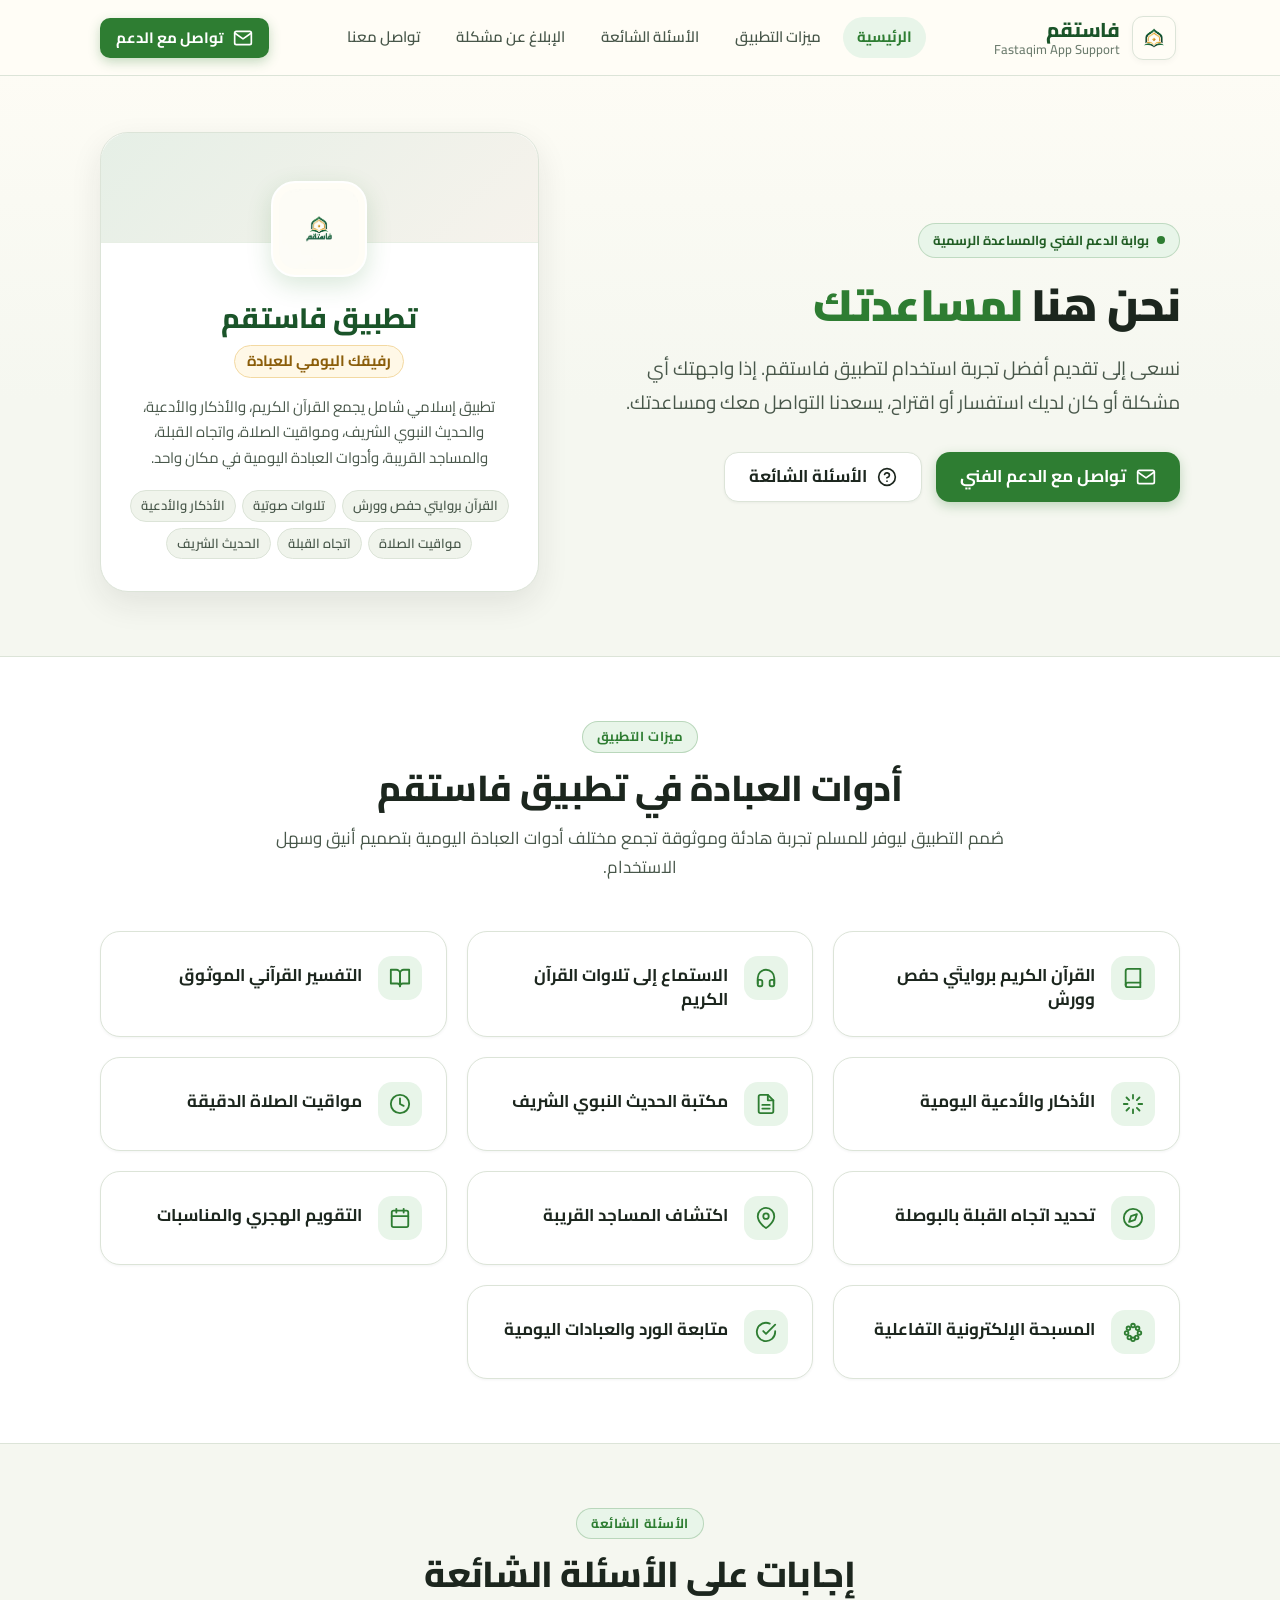
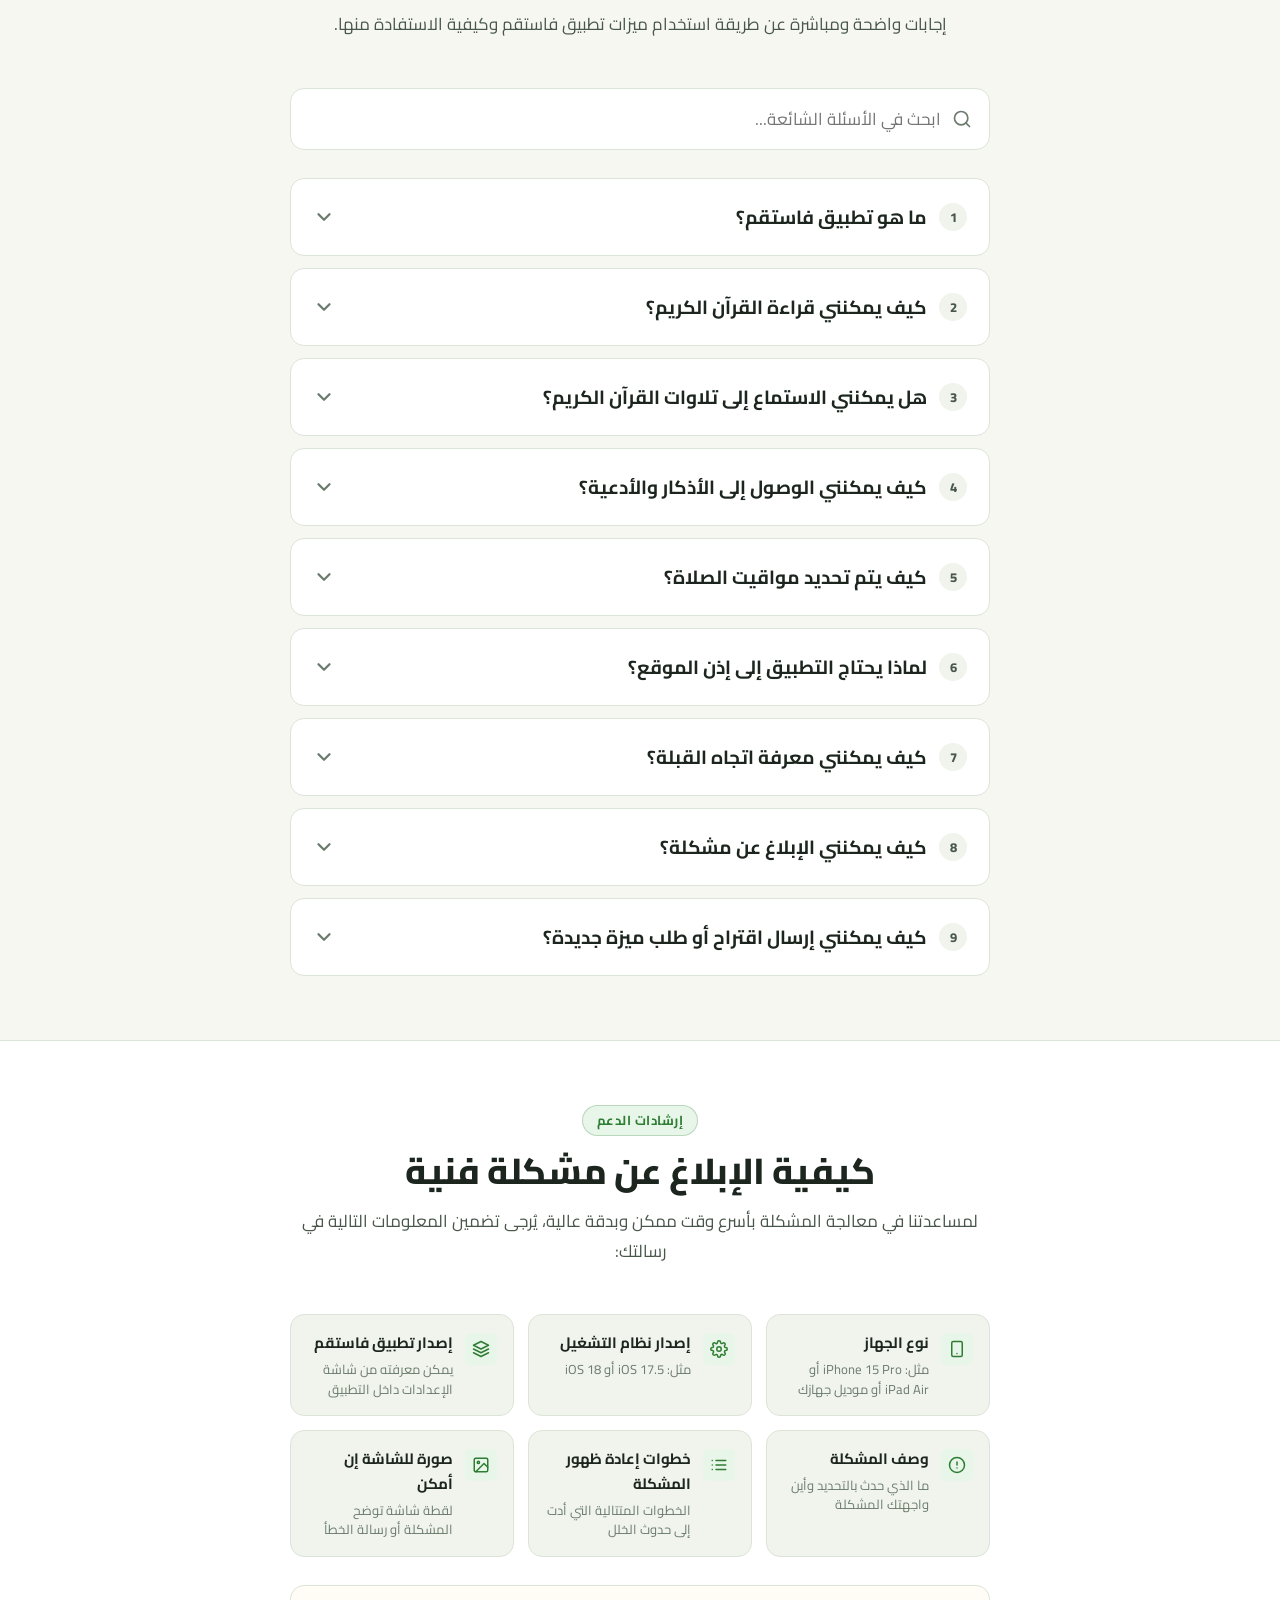
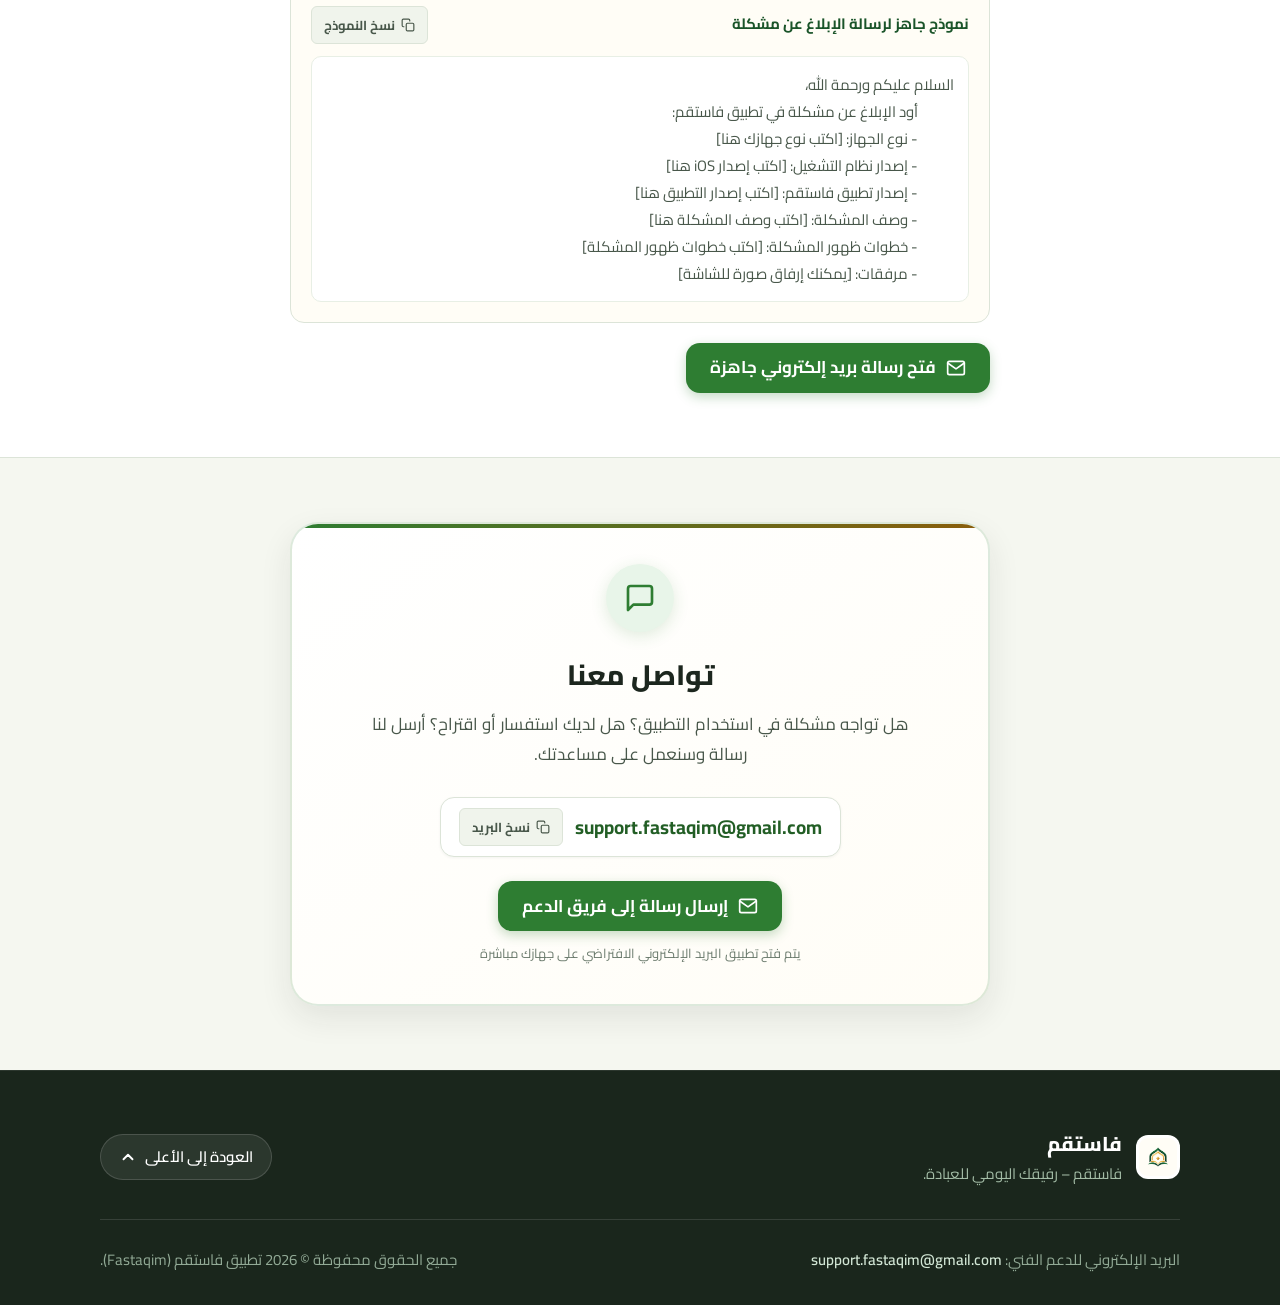
==== commit 6ece92d1: "Update official support email to support.fastaqim@gmail.com and remove privacy page from support sit" ====
--- a/index.html
+++ b/index.html
@@ -64,12 +64,11 @@
         <a href="#faq" class="nav-link">الأسئلة الشائعة</a>
         <a href="#report-issue" class="nav-link">الإبلاغ عن مشكلة</a>
         <a href="#contact" class="nav-link">تواصل معنا</a>
-        <a href="privacy/" class="nav-link">سياسة الخصوصية</a>
       </nav>
 
       <!-- Header Action & Mobile Toggle -->
       <div class="header-actions">
-        <a href="mailto:alghasili.mustafa@gmail.com" class="btn btn-primary btn-sm" id="header-contact-btn">
+        <a href="mailto:support.fastaqim@gmail.com" class="btn btn-primary btn-sm" id="header-contact-btn">
           <svg viewBox="0 0 24 24" fill="none" stroke="currentColor" stroke-width="2" stroke-linecap="round"
             stroke-linejoin="round">
             <path d="M4 4h16c1.1 0 2 .9 2 2v12c0 1.1-.9 2-2 2H4c-1.1 0-2-.9-2-2V6c0-1.1.9-2 2-2z"></path>
@@ -116,7 +115,7 @@
             </p>
 
             <div class="hero-actions">
-              <a href="mailto:alghasili.mustafa@gmail.com" class="btn btn-primary" id="hero-email-btn">
+              <a href="mailto:support.fastaqim@gmail.com" class="btn btn-primary" id="hero-email-btn">
                 <svg viewBox="0 0 24 24" fill="none" stroke="currentColor" stroke-width="2" stroke-linecap="round"
                   stroke-linejoin="round">
                   <path d="M4 4h16c1.1 0 2 .9 2 2v12c0 1.1-.9 2-2 2H4c-1.1 0-2-.9-2-2V6c0-1.1.9-2 2-2z"></path>
@@ -737,7 +736,7 @@
 
           <!-- Support Email Display Card -->
           <div class="email-display-card">
-            <span class="email-address-text" data-support-email>alghasili.mustafa@gmail.com</span>
+            <span class="email-address-text" data-support-email>support.fastaqim@gmail.com</span>
             <button type="button" class="copy-btn" id="copy-email-btn" aria-label="نسخ عنوان البريد الإلكتروني">
               <svg viewBox="0 0 24 24" fill="none" stroke="currentColor" stroke-width="2" stroke-linecap="round"
                 stroke-linejoin="round" aria-hidden="true">
@@ -750,7 +749,7 @@
 
           <!-- Email Action Button -->
           <div class="contact-cta-wrap">
-            <a href="mailto:alghasili.mustafa@gmail.com" class="btn btn-primary" id="main-contact-email-btn">
+            <a href="mailto:support.fastaqim@gmail.com" class="btn btn-primary" id="main-contact-email-btn">
               <svg viewBox="0 0 24 24" fill="none" stroke="currentColor" stroke-width="2" stroke-linecap="round"
                 stroke-linejoin="round">
                 <path d="M4 4h16c1.1 0 2 .9 2 2v12c0 1.1-.9 2-2 2H4c-1.1 0-2-.9-2-2V6c0-1.1.9-2 2-2z"></path>
@@ -780,15 +779,6 @@
             <div class="footer-slogan">فاستقم – رفيقك اليومي للعبادة.</div>
           </div>
         </div>
-
-        <nav class="footer-nav" aria-label="روابط تذييل الصفحة">
-          <a href="#hero">الرئيسية</a>
-          <a href="#features">ميزات التطبيق</a>
-          <a href="#faq">الأسئلة الشائعة</a>
-          <a href="#report-issue">الإبلاغ عن مشكلة</a>
-          <a href="#contact">تواصل معنا</a>
-          <a href="privacy/">سياسة الخصوصية (Privacy Policy)</a>
-        </nav>
 
         <a href="#hero" class="back-to-top-btn" id="back-to-top-btn" aria-label="الانتقال إلى أعلى الصفحة">
           <span>العودة إلى الأعلى</span>
@@ -802,11 +792,10 @@
       <div class="footer-bottom">
         <div>
           <span>البريد الإلكتروني للدعم الفني: </span>
-          <a href="mailto:alghasili.mustafa@gmail.com" class="footer-support-email"
-            data-support-email>alghasili.mustafa@gmail.com</a>
+          <a href="mailto:support.fastaqim@gmail.com" class="footer-support-email"
+            data-support-email>support.fastaqim@gmail.com</a>
         </div>
         <div>
-          <a href="privacy/" style="color: #FFFFFF; font-weight: 600; text-decoration: underline; margin-inline-end: 16px;">سياسة الخصوصية</a>
           جميع الحقوق محفوظة &copy; <span id="current-year"></span> تطبيق فاستقم (Fastaqim).
         </div>
       </div>
--- a/assets/css/style.css
+++ b/assets/css/style.css
@@ -1238,588 +1238,4 @@
   }
 }
 
-/* ==========================================================================
-   Privacy Policy Styles (سياسة الخصوصية)
-   Bilingual RTL & LTR, Sticky TOC, Permissions Matrices & Highlights
-   ========================================================================== */
-
-/* Page Banner */
-.policy-banner {
-  background: linear-gradient(135deg, var(--color-brand-deep) 0%, var(--color-primary-dark) 100%);
-  color: var(--color-text-on-primary);
-  padding: 48px 0 40px;
-  border-bottom: 3px solid var(--color-gold);
-  position: relative;
-  overflow: hidden;
-}
-
-.policy-banner::before {
-  content: '';
-  position: absolute;
-  top: -50%;
-  right: -20%;
-  width: 500px;
-  height: 500px;
-  background: radial-gradient(circle, rgba(200, 148, 42, 0.15) 0%, transparent 70%);
-  border-radius: 50%;
-  pointer-events: none;
-}
-
-.policy-banner-content {
-  position: relative;
-  z-index: 1;
-}
-
-.policy-badge-row {
-  display: flex;
-  flex-wrap: wrap;
-  align-items: center;
-  gap: 12px;
-  margin-bottom: 16px;
-}
-
-.policy-title {
-  font-size: var(--font-size-2xl);
-  font-weight: 800;
-  line-height: 1.25;
-  margin-bottom: 12px;
-  color: #FFFFFF;
-}
-
-.policy-subtitle {
-  font-size: var(--font-size-md);
-  color: #E2EFE3;
-  max-width: 800px;
-  line-height: 1.7;
-  margin-bottom: 24px;
-}
-
-.policy-meta-bar {
-  display: flex;
-  flex-wrap: wrap;
-  align-items: center;
-  gap: 16px;
-  font-size: var(--font-size-sm);
-  color: #D3E5D5;
-  padding-top: 16px;
-  border-top: 1px solid rgba(255, 255, 255, 0.15);
-}
-
-.policy-meta-item {
-  display: inline-flex;
-  align-items: center;
-  gap: 6px;
-}
-
-.policy-meta-item svg {
-  width: 16px;
-  height: 16px;
-  color: var(--color-gold-light);
-  flex-shrink: 0;
-}
-
-/* Language Switcher Controls */
-.lang-switcher-card {
-  display: inline-flex;
-  align-items: center;
-  background: rgba(255, 255, 255, 0.12);
-  backdrop-filter: blur(8px);
-  -webkit-backdrop-filter: blur(8px);
-  padding: 4px;
-  border-radius: var(--radius-pill);
-  border: 1px solid rgba(255, 255, 255, 0.25);
-}
-
-.lang-btn {
-  display: inline-flex;
-  align-items: center;
-  gap: 6px;
-  padding: 8px 18px;
-  font-family: inherit;
-  font-size: var(--font-size-sm);
-  font-weight: 700;
-  color: #FFFFFF;
-  background: transparent;
-  border: none;
-  border-radius: var(--radius-pill);
-  cursor: pointer;
-  transition: all var(--transition-fast);
-}
-
-.lang-btn:hover {
-  background: rgba(255, 255, 255, 0.15);
-}
-
-.lang-btn.active {
-  background: #FFFFFF;
-  color: var(--color-primary-dark);
-  box-shadow: 0 2px 8px rgba(0, 0, 0, 0.15);
-}
-
-/* Policy Main Layout */
-.policy-main-section {
-  padding: 48px 0 80px;
-}
-
-.policy-layout-grid {
-  display: grid;
-  grid-template-columns: 280px 1fr;
-  gap: 36px;
-  align-items: start;
-}
-
-/* Sticky Table of Contents (TOC) */
-.policy-sidebar {
-  position: sticky;
-  top: calc(var(--header-height) + 24px);
-  background: var(--color-surface);
-  border: 1px solid var(--color-border);
-  border-radius: var(--radius-lg);
-  padding: 20px;
-  box-shadow: var(--shadow-sm);
-  max-height: calc(100vh - var(--header-height) - 48px);
-  overflow-y: auto;
-}
-
-.policy-sidebar-title {
-  display: flex;
-  align-items: center;
-  gap: 8px;
-  font-size: var(--font-size-md);
-  font-weight: 700;
-  color: var(--color-primary-dark);
-  margin-bottom: 14px;
-  padding-bottom: 10px;
-  border-bottom: 2px solid var(--color-primary-surface);
-}
-
-.policy-sidebar-title svg {
-  width: 20px;
-  height: 20px;
-  color: var(--color-primary);
-}
-
-.policy-toc-nav {
-  display: flex;
-  flex-direction: column;
-  gap: 4px;
-}
-
-.policy-toc-link {
-  display: flex;
-  align-items: center;
-  padding: 8px 12px;
-  font-size: var(--font-size-xs);
-  font-weight: 600;
-  color: var(--color-text-secondary);
-  text-decoration: none;
-  border-radius: var(--radius-sm);
-  transition: all var(--transition-fast);
-  line-height: 1.4;
-}
-
-.policy-toc-link:hover {
-  background: var(--color-surface-variant);
-  color: var(--color-primary);
-}
-
-.policy-toc-link.active {
-  background: var(--color-primary-surface);
-  color: var(--color-primary-dark);
-  font-weight: 700;
-  border-inline-start: 3px solid var(--color-primary);
-}
-
-/* Policy Content Area */
-.policy-content-area {
-  min-width: 0;
-  display: flex;
-  flex-direction: column;
-  gap: 32px;
-}
-
-/* Policy Section Card */
-.policy-card {
-  background: var(--color-surface);
-  border: 1px solid var(--color-border);
-  border-radius: var(--radius-lg);
-  padding: 32px;
-  box-shadow: var(--shadow-sm);
-  scroll-margin-top: calc(var(--header-height) + 32px);
-  transition: box-shadow var(--transition-normal);
-}
-
-.policy-card:hover {
-  box-shadow: var(--shadow-md);
-}
-
-.policy-card-header {
-  display: flex;
-  align-items: flex-start;
-  gap: 16px;
-  margin-bottom: 20px;
-  padding-bottom: 16px;
-  border-bottom: 1px solid var(--color-border-subtle);
-}
-
-.policy-card-icon {
-  width: 48px;
-  height: 48px;
-  border-radius: var(--radius-md);
-  background: var(--color-primary-surface);
-  color: var(--color-primary);
-  display: inline-flex;
-  align-items: center;
-  justify-content: center;
-  flex-shrink: 0;
-}
-
-.policy-card-icon svg {
-  width: 24px;
-  height: 24px;
-}
-
-.policy-card-title-wrap {
-  flex: 1;
-}
-
-.policy-card-num {
-  font-size: var(--font-size-xs);
-  font-weight: 700;
-  color: var(--color-gold);
-  text-transform: uppercase;
-  letter-spacing: 0.5px;
-  display: block;
-  margin-bottom: 2px;
-}
-
-.policy-card-title {
-  font-size: var(--font-size-xl);
-  font-weight: 800;
-  color: var(--color-text-primary);
-  line-height: 1.35;
-}
-
-.policy-body {
-  font-size: var(--font-size-base);
-  color: var(--color-text-secondary);
-  line-height: 1.8;
-}
-
-.policy-body p {
-  margin-bottom: 16px;
-}
-
-.policy-body p:last-child {
-  margin-bottom: 0;
-}
-
-.policy-body h3 {
-  font-size: var(--font-size-md);
-  font-weight: 700;
-  color: var(--color-text-primary);
-  margin: 24px 0 12px;
-  display: flex;
-  align-items: center;
-  gap: 8px;
-}
-
-.policy-body h3::before {
-  content: '';
-  display: inline-block;
-  width: 6px;
-  height: 18px;
-  background: var(--color-primary);
-  border-radius: 3px;
-}
-
-.policy-body ul, .policy-body ol {
-  margin: 12px 0 20px;
-  padding-inline-start: 24px;
-}
-
-.policy-body li {
-  margin-bottom: 10px;
-  line-height: 1.7;
-}
-
-.policy-body strong {
-  color: var(--color-text-primary);
-}
-
-/* Callout Boxes */
-.policy-callout {
-  padding: 18px 20px;
-  border-radius: var(--radius-md);
-  margin: 20px 0;
-  display: flex;
-  align-items: flex-start;
-  gap: 14px;
-  font-size: var(--font-size-sm);
-  line-height: 1.7;
-}
-
-.policy-callout svg {
-  width: 22px;
-  height: 22px;
-  flex-shrink: 0;
-  margin-top: 2px;
-}
-
-.policy-callout.callout-success {
-  background: var(--color-primary-surface);
-  border: 1px solid rgba(46, 125, 50, 0.25);
-  color: var(--color-primary-dark);
-}
-
-.policy-callout.callout-gold {
-  background: var(--color-gold-surface);
-  border: 1px solid var(--color-gold-border);
-  color: #644407;
-}
-
-.policy-callout.callout-info {
-  background: #E8F1F8;
-  border: 1px solid rgba(21, 101, 160, 0.25);
-  color: #0E446C;
-}
-
-/* Modern Data Tables */
-.table-responsive {
-  width: 100%;
-  overflow-x: auto;
-  margin: 20px 0 24px;
-  border-radius: var(--radius-md);
-  border: 1px solid var(--color-border);
-  box-shadow: var(--shadow-sm);
-  -webkit-overflow-scrolling: touch;
-}
-
-.policy-table {
-  width: 100%;
-  border-collapse: collapse;
-  text-align: start;
-  font-size: var(--font-size-sm);
-}
-
-.policy-table th {
-  background: var(--color-surface-variant);
-  color: var(--color-text-primary);
-  font-weight: 700;
-  padding: 12px 16px;
-  border-bottom: 2px solid var(--color-border);
-  white-space: nowrap;
-}
-
-.policy-table td {
-  padding: 12px 16px;
-  border-bottom: 1px solid var(--color-border-subtle);
-  color: var(--color-text-secondary);
-  vertical-align: top;
-  line-height: 1.6;
-}
-
-.policy-table tr:last-child td {
-  border-bottom: none;
-}
-
-.policy-table tr:hover td {
-  background: var(--color-surface-hover);
-}
-
-/* Badges & Tags */
-.badge-code {
-  font-family: ui-monospace, SFMono-Regular, Menlo, Monaco, Consolas, monospace;
-  font-size: 0.8em;
-  background: rgba(0, 0, 0, 0.05);
-  padding: 2px 6px;
-  border-radius: 4px;
-  color: var(--color-primary-dark);
-  font-weight: 600;
-}
-
-.placeholder-pill {
-  display: inline-flex;
-  align-items: center;
-  gap: 4px;
-  background: #FFF3CD;
-  color: #856404;
-  border: 1px dashed #FFEEBA;
-  padding: 2px 8px;
-  border-radius: 4px;
-  font-size: 0.85em;
-  font-weight: 700;
-}
-
-.badge-status-local {
-  display: inline-block;
-  background: var(--color-primary-surface);
-  color: var(--color-primary-dark);
-  font-weight: 700;
-  padding: 3px 10px;
-  border-radius: var(--radius-pill);
-  font-size: 0.8em;
-}
-
-.badge-status-remote {
-  display: inline-block;
-  background: #E8F1F8;
-  color: var(--color-secondary-blue);
-  font-weight: 700;
-  padding: 3px 10px;
-  border-radius: var(--radius-pill);
-  font-size: 0.8em;
-}
-
-/* Quick Summary Grid */
-.summary-grid {
-  display: grid;
-  grid-template-columns: repeat(auto-fit, minmax(220px, 1fr));
-  gap: 16px;
-  margin: 20px 0;
-}
-
-.summary-card {
-  background: var(--color-surface-variant);
-  border: 1px solid var(--color-border-subtle);
-  border-radius: var(--radius-md);
-  padding: 16px;
-  text-align: center;
-}
-
-.summary-card-icon {
-  width: 40px;
-  height: 40px;
-  margin: 0 auto 10px;
-  border-radius: 50%;
-  background: var(--color-surface);
-  display: flex;
-  align-items: center;
-  justify-content: center;
-  color: var(--color-primary);
-  box-shadow: var(--shadow-sm);
-}
-
-.summary-card-icon svg {
-  width: 20px;
-  height: 20px;
-}
-
-.summary-card-title {
-  font-weight: 700;
-  font-size: var(--font-size-sm);
-  color: var(--color-text-primary);
-  margin-bottom: 4px;
-}
-
-.summary-card-desc {
-  font-size: var(--font-size-xs);
-  color: var(--color-text-muted);
-  line-height: 1.5;
-}
-
-/* Language Switch Handling */
-.policy-content-en {
-  display: none;
-}
-
-html[lang="en"] .policy-content-ar {
-  display: none;
-}
-
-html[lang="en"] .policy-content-en {
-  display: block;
-}
-
-html[dir="ltr"] {
-  direction: ltr;
-  text-align: left;
-}
-
-html[dir="ltr"] .policy-card-title-wrap {
-  text-align: left;
-}
-
-html[dir="ltr"] .policy-body ul,
-html[dir="ltr"] .policy-body ol {
-  padding-left: 24px;
-  padding-right: 0;
-}
-
-html[dir="ltr"] .policy-body h3::before {
-  margin-right: 8px;
-}
-
-html[dir="ltr"] .policy-toc-link.active {
-  border-left: 3px solid var(--color-primary);
-  border-right: none;
-}
-
-html[dir="ltr"] .nav-link,
-html[dir="ltr"] .footer-nav a {
-  text-align: left;
-}
-
-/* Footer Links & Navigation Enhancement */
-.footer-nav {
-  display: flex;
-  flex-wrap: wrap;
-  gap: 20px;
-  align-items: center;
-  margin: 14px 0;
-}
-
-.footer-nav a {
-  color: #D3E5D5;
-  text-decoration: none;
-  font-size: var(--font-size-sm);
-  transition: color var(--transition-fast);
-}
-
-.footer-nav a:hover,
-.footer-nav a.active {
-  color: #FFFFFF;
-  text-decoration: underline;
-}
-
-/* Responsive Rules for Privacy Policy */
-@media (max-width: 991px) {
-  .policy-layout-grid {
-    grid-template-columns: 1fr;
-  }
-
-  .policy-sidebar {
-    position: static;
-    max-height: none;
-  }
-
-  .policy-toc-nav {
-    display: grid;
-    grid-template-columns: repeat(auto-fill, minmax(200px, 1fr));
-    gap: 6px;
-  }
-}
-
-@media (max-width: 768px) {
-  .policy-banner {
-    padding: 36px 0 28px;
-  }
-
-  .policy-title {
-    font-size: var(--font-size-xl);
-  }
-
-  .policy-card {
-    padding: 24px 18px;
-  }
-
-  .policy-card-header {
-    flex-direction: column;
-    gap: 12px;
-  }
-
-  .policy-toc-nav {
-    grid-template-columns: 1fr;
-  }
-}
-
+
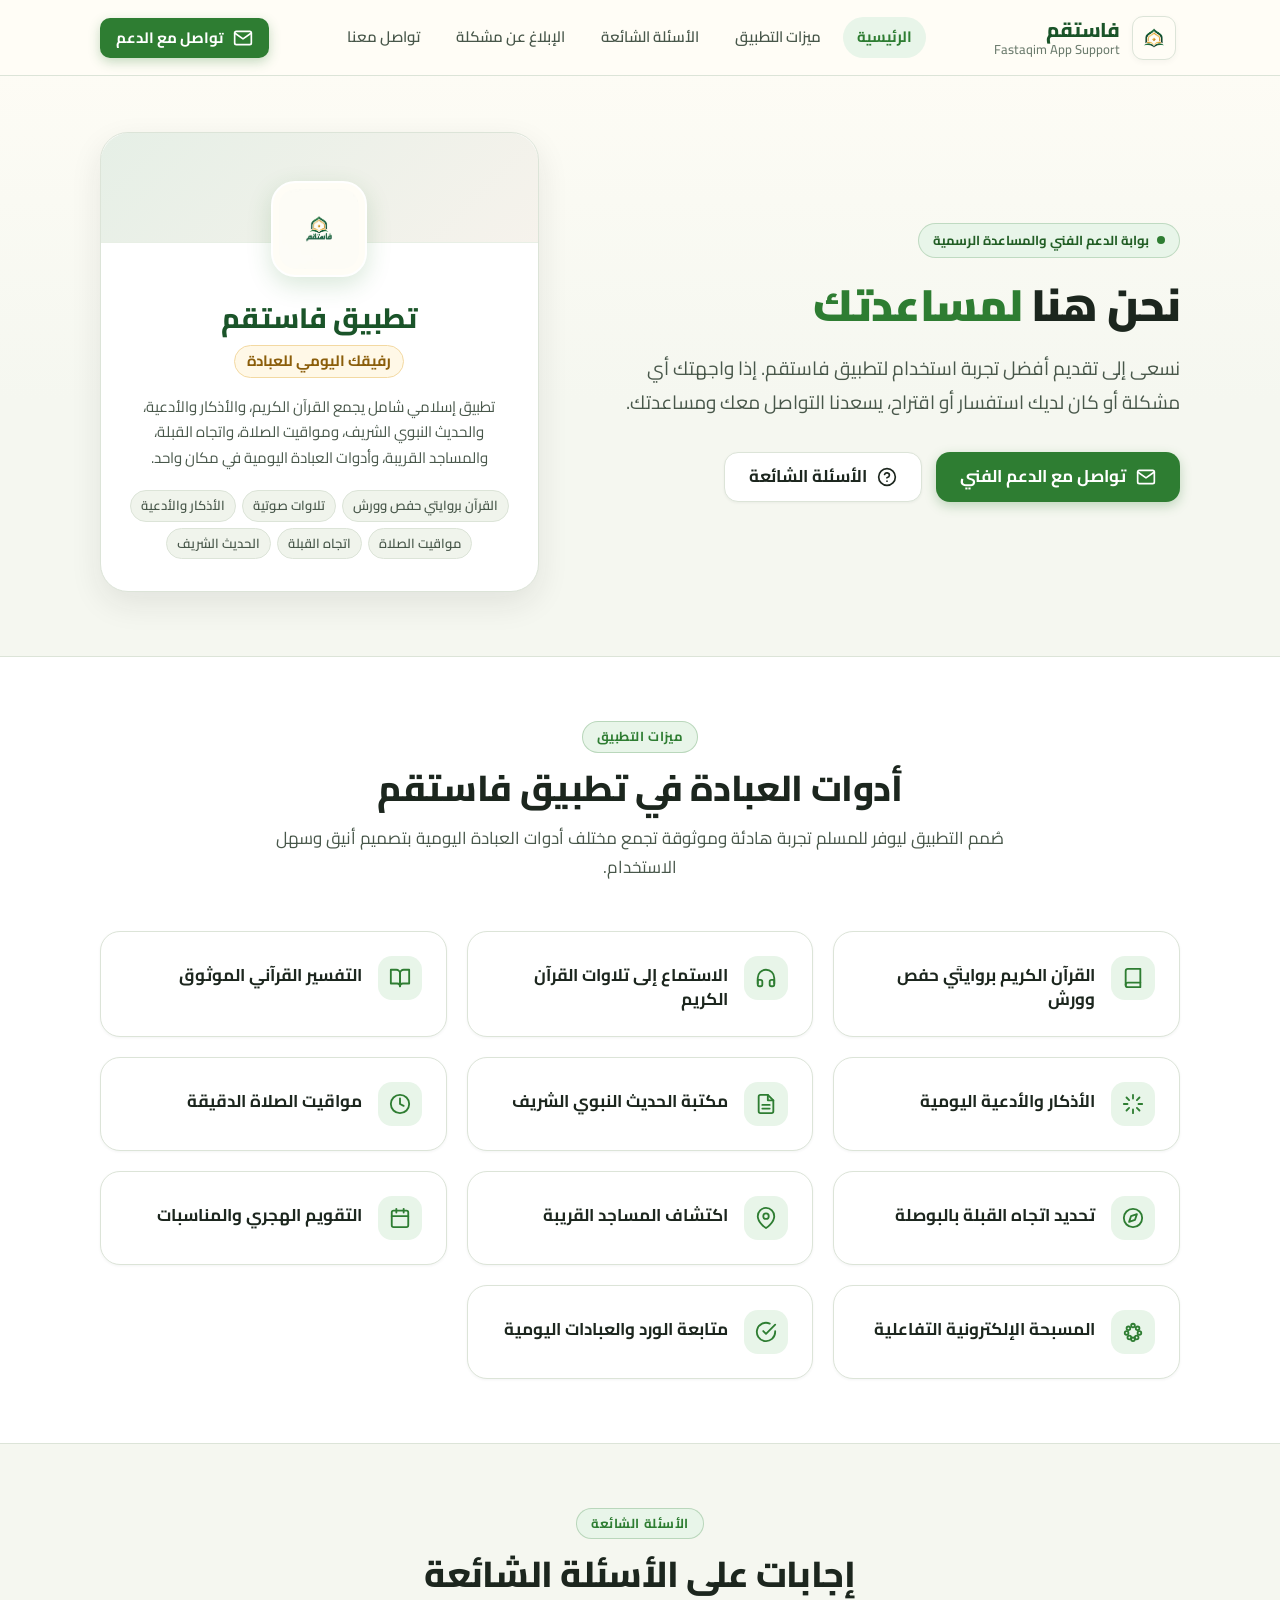
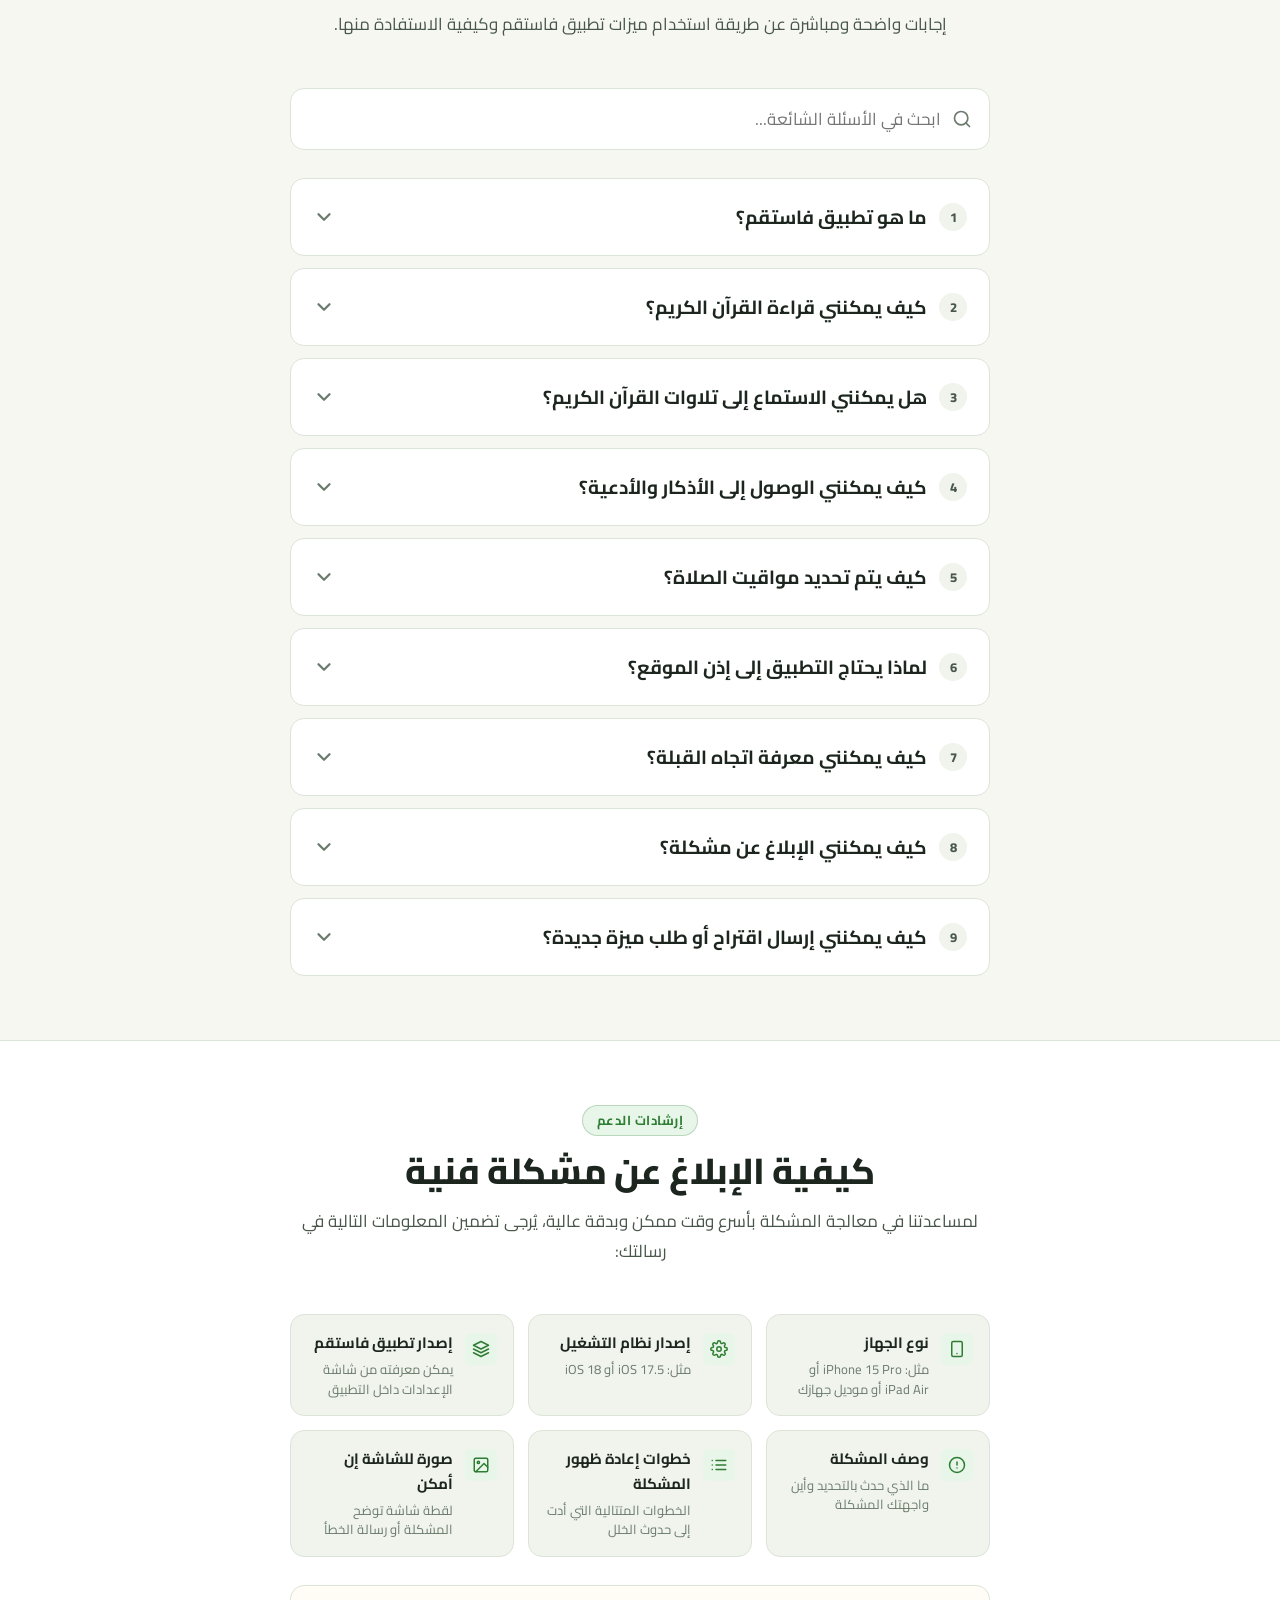
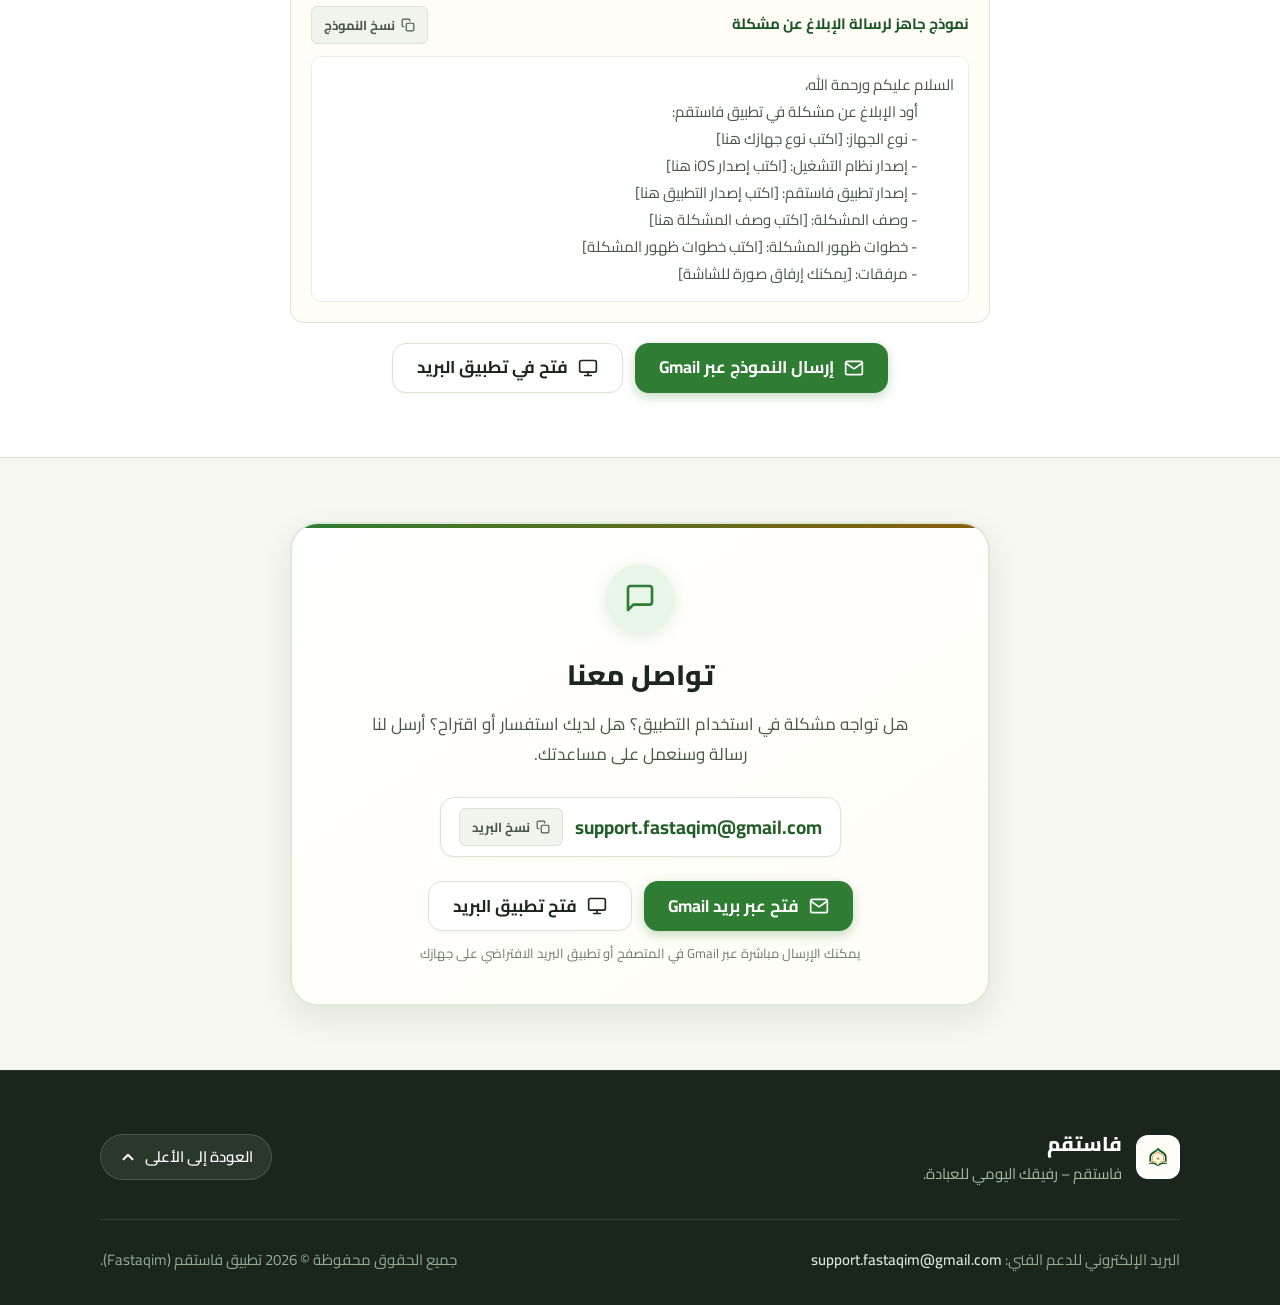
==== commit 7349244c: "Fix contact button with direct email trigger and Gmail web fallback" ====
--- a/index.html
+++ b/index.html
@@ -68,7 +68,7 @@
 
       <!-- Header Action & Mobile Toggle -->
       <div class="header-actions">
-        <a href="mailto:support.fastaqim@gmail.com" class="btn btn-primary btn-sm" id="header-contact-btn">
+        <a href="mailto:support.fastaqim@gmail.com?subject=%5B%D9%81%D8%A7%D8%B3%D8%AA%D9%82%D9%85%5D%20%D8%AA%D9%88%D8%A7%D8%B5%D9%84%20%D9%85%D8%B9%20%D8%A7%D9%84%D8%AF%D8%B9%D9%85%20%D8%A7%D9%84%D9%81%D9%86%D9%8A" class="btn btn-primary btn-sm" id="header-contact-btn" data-email-trigger>
           <svg viewBox="0 0 24 24" fill="none" stroke="currentColor" stroke-width="2" stroke-linecap="round"
             stroke-linejoin="round">
             <path d="M4 4h16c1.1 0 2 .9 2 2v12c0 1.1-.9 2-2 2H4c-1.1 0-2-.9-2-2V6c0-1.1.9-2 2-2z"></path>
@@ -115,7 +115,7 @@
             </p>
 
             <div class="hero-actions">
-              <a href="mailto:support.fastaqim@gmail.com" class="btn btn-primary" id="hero-email-btn">
+              <a href="mailto:support.fastaqim@gmail.com?subject=%5B%D9%81%D8%A7%D8%B3%D8%AA%D9%82%D9%85%5D%20%D8%AA%D9%88%D8%A7%D8%B5%D9%84%20%D9%85%D8%B9%20%D8%A7%D9%84%D8%AF%D8%B9%D9%85%20%D8%A7%D9%84%D9%81%D9%86%D9%8A" class="btn btn-primary" id="hero-email-btn" data-email-trigger>
                 <svg viewBox="0 0 24 24" fill="none" stroke="currentColor" stroke-width="2" stroke-linecap="round"
                   stroke-linejoin="round">
                   <path d="M4 4h16c1.1 0 2 .9 2 2v12c0 1.1-.9 2-2 2H4c-1.1 0-2-.9-2-2V6c0-1.1.9-2 2-2z"></path>
@@ -702,14 +702,23 @@
             - مرفقات: [يمكنك إرفاق صورة للشاشة]</div>
         </div>
 
-        <div class="bug-report-actions">
-          <a href="#" class="btn btn-primary" id="open-bug-email-btn">
+        <div class="contact-cta-buttons">
+          <a href="https://mail.google.com/mail/?view=cm&fs=1&to=support.fastaqim@gmail.com&su=%5B%D9%81%D8%A7%D8%B3%D8%AA%D9%82%D9%85%5D%20%D8%A5%D8%A8%D9%84%D8%A7%D8%BA%20%D8%B9%D9%86%20%D9%85%D8%B4%D9%83%D9%84%D8%A9%20%D9%81%D9%86%D9%8A%D8%A9" target="_blank" rel="noopener noreferrer" class="btn btn-primary" id="open-bug-gmail-btn">
             <svg viewBox="0 0 24 24" fill="none" stroke="currentColor" stroke-width="2" stroke-linecap="round"
               stroke-linejoin="round">
               <path d="M4 4h16c1.1 0 2 .9 2 2v12c0 1.1-.9 2-2 2H4c-1.1 0-2-.9-2-2V6c0-1.1.9-2 2-2z"></path>
               <polyline points="22,6 12,13 2,6"></polyline>
             </svg>
-            <span>فتح رسالة بريد إلكتروني جاهزة</span>
+            <span>إرسال النموذج عبر Gmail</span>
+          </a>
+          <a href="#" class="btn btn-secondary" id="open-bug-email-btn">
+            <svg viewBox="0 0 24 24" fill="none" stroke="currentColor" stroke-width="2" stroke-linecap="round"
+              stroke-linejoin="round">
+              <rect x="2" y="3" width="20" height="14" rx="2" ry="2"></rect>
+              <line x1="8" y1="21" x2="16" y2="21"></line>
+              <line x1="12" y1="17" x2="12" y2="21"></line>
+            </svg>
+            <span>فتح في تطبيق البريد</span>
           </a>
         </div>
       </div>
@@ -747,17 +756,28 @@
             </button>
           </div>
 
-          <!-- Email Action Button -->
+          <!-- Email Action Buttons -->
           <div class="contact-cta-wrap">
-            <a href="mailto:support.fastaqim@gmail.com" class="btn btn-primary" id="main-contact-email-btn">
-              <svg viewBox="0 0 24 24" fill="none" stroke="currentColor" stroke-width="2" stroke-linecap="round"
-                stroke-linejoin="round">
-                <path d="M4 4h16c1.1 0 2 .9 2 2v12c0 1.1-.9 2-2 2H4c-1.1 0-2-.9-2-2V6c0-1.1.9-2 2-2z"></path>
-                <polyline points="22,6 12,13 2,6"></polyline>
-              </svg>
-              <span>إرسال رسالة إلى فريق الدعم</span>
-            </a>
-            <span class="contact-note">يتم فتح تطبيق البريد الإلكتروني الافتراضي على جهازك مباشرة</span>
+            <div class="contact-cta-buttons">
+              <a href="https://mail.google.com/mail/?view=cm&fs=1&to=support.fastaqim@gmail.com&su=%5B%D9%81%D8%A7%D8%B3%D8%AA%D9%82%D9%85%5D%20%D8%AA%D9%88%D8%A7%D8%B5%D9%84%20%D9%85%D8%B9%20%D8%A7%D9%84%D8%AF%D8%B9%D9%85%20%D8%A7%D9%84%D9%81%D9%86%D9%8A" target="_blank" rel="noopener noreferrer" class="btn btn-primary" id="main-gmail-btn">
+                <svg viewBox="0 0 24 24" fill="none" stroke="currentColor" stroke-width="2" stroke-linecap="round"
+                  stroke-linejoin="round">
+                  <path d="M4 4h16c1.1 0 2 .9 2 2v12c0 1.1-.9 2-2 2H4c-1.1 0-2-.9-2-2V6c0-1.1.9-2 2-2z"></path>
+                  <polyline points="22,6 12,13 2,6"></polyline>
+                </svg>
+                <span>فتح عبر بريد Gmail</span>
+              </a>
+              <a href="mailto:support.fastaqim@gmail.com?subject=%5B%D9%81%D8%A7%D8%B3%D8%AA%D9%82%D9%85%5D%20%D8%AA%D9%88%D8%A7%D8%B5%D9%84%20%D9%85%D8%B9%20%D8%A7%D9%84%D8%AF%D8%B9%D9%85%20%D8%A7%D9%84%D9%81%D9%86%D9%8A" class="btn btn-secondary" id="main-contact-email-btn" data-email-trigger>
+                <svg viewBox="0 0 24 24" fill="none" stroke="currentColor" stroke-width="2" stroke-linecap="round"
+                  stroke-linejoin="round">
+                  <rect x="2" y="3" width="20" height="14" rx="2" ry="2"></rect>
+                  <line x1="8" y1="21" x2="16" y2="21"></line>
+                  <line x1="12" y1="17" x2="12" y2="21"></line>
+                </svg>
+                <span>فتح تطبيق البريد</span>
+              </a>
+            </div>
+            <span class="contact-note">يمكنك الإرسال مباشرة عبر Gmail في المتصفح أو تطبيق البريد الافتراضي على جهازك</span>
           </div>
 
         </div>
@@ -803,6 +823,57 @@
     </div>
   </footer>
 
+  <!-- ========================================================================
+       Email Client / Webmail Options Modal
+       ======================================================================== -->
+  <div class="email-modal-overlay" id="email-modal" role="dialog" aria-modal="true" aria-labelledby="email-modal-title" aria-hidden="true">
+    <div class="email-modal-card">
+      <div class="email-modal-icon" aria-hidden="true">
+        <svg viewBox="0 0 24 24" fill="none" stroke="currentColor" stroke-width="2" stroke-linecap="round" stroke-linejoin="round" style="width:28px;height:28px">
+          <path d="M4 4h16c1.1 0 2 .9 2 2v12c0 1.1-.9 2-2 2H4c-1.1 0-2-.9-2-2V6c0-1.1.9-2 2-2z"></path>
+          <polyline points="22,6 12,13 2,6"></polyline>
+        </svg>
+      </div>
+      <h3 class="email-modal-title" id="email-modal-title">تواصل مع الدعم الفني</h3>
+      <p class="email-modal-desc">
+        اختر الطريقة الأنسب لك لإرسال رسالتك إلى فريق دعم فاستقم عبر البريد الرسمي:
+        <br><strong dir="ltr">support.fastaqim@gmail.com</strong>
+      </p>
+      <div class="email-modal-actions">
+        <!-- Direct Gmail Web Compose in New Tab -->
+        <a href="https://mail.google.com/mail/?view=cm&fs=1&to=support.fastaqim@gmail.com&su=%5B%D9%81%D8%A7%D8%B3%D8%AA%D9%82%D9%85%5D%20%D8%AA%D9%88%D8%A7%D8%B5%D9%84%20%D9%85%D8%B9%20%D8%A7%D9%84%D8%AF%D8%B9%D9%85%20%D8%A7%D9%84%D9%81%D9%86%D9%8A" target="_blank" rel="noopener noreferrer" class="btn btn-primary" id="modal-gmail-btn">
+          <svg viewBox="0 0 24 24" fill="none" stroke="currentColor" stroke-width="2" stroke-linecap="round" stroke-linejoin="round">
+            <path d="M4 4h16c1.1 0 2 .9 2 2v12c0 1.1-.9 2-2 2H4c-1.1 0-2-.9-2-2V6c0-1.1.9-2 2-2z"></path>
+            <polyline points="22,6 12,13 2,6"></polyline>
+          </svg>
+          <span>إرسال عبر بريد Gmail (في المتصفح)</span>
+        </a>
+
+        <!-- Default Mail Client (mailto:) -->
+        <a href="mailto:support.fastaqim@gmail.com?subject=%5B%D9%81%D8%A7%D8%B3%D8%AA%D9%82%D9%85%5D%20%D8%AA%D9%88%D8%A7%D8%B5%D9%84%20%D9%85%D8%B9%20%D8%A7%D9%84%D8%AF%D8%B9%D9%85%20%D8%A7%D9%84%D9%81%D9%86%D9%8A" class="btn btn-secondary" id="modal-mailto-btn">
+          <svg viewBox="0 0 24 24" fill="none" stroke="currentColor" stroke-width="2" stroke-linecap="round" stroke-linejoin="round">
+            <rect x="2" y="3" width="20" height="14" rx="2" ry="2"></rect>
+            <line x1="8" y1="21" x2="16" y2="21"></line>
+            <line x1="12" y1="17" x2="12" y2="21"></line>
+          </svg>
+          <span>فتح في تطبيق البريد (Outlook / Mail)</span>
+        </a>
+
+        <!-- Copy Email Button -->
+        <button type="button" class="btn btn-outline" id="modal-copy-email-btn">
+          <svg viewBox="0 0 24 24" fill="none" stroke="currentColor" stroke-width="2" stroke-linecap="round" stroke-linejoin="round">
+            <rect x="9" y="9" width="13" height="13" rx="2" ry="2"></rect>
+            <path d="M5 15H4a2 2 0 0 1-2-2V4a2 2 0 0 1 2-2h9a2 2 0 0 1 2 2v1"></path>
+          </svg>
+          <span>نسخ عنوان البريد الإلكتروني</span>
+        </button>
+      </div>
+      <button type="button" class="email-modal-close-btn" id="modal-close-btn" aria-label="إغلاق النافذة">
+        إلغاء وإغلاق
+      </button>
+    </div>
+  </div>
+
   <!-- Application Script -->
   <script src="assets/js/app.js"></script>
 </body>
--- a/assets/css/style.css
+++ b/assets/css/style.css
@@ -1238,4 +1238,118 @@
   }
 }
 
-
+/* ==========================================================================
+   Contact Email Modal & Dual Action Buttons
+   Ensures 100% reliable email sending on both desktop and mobile
+   ========================================================================== */
+
+.contact-cta-wrap {
+  display: flex;
+  flex-direction: column;
+  align-items: center;
+  gap: 12px;
+  width: 100%;
+}
+
+.contact-cta-buttons {
+  display: flex;
+  flex-wrap: wrap;
+  align-items: center;
+  justify-content: center;
+  gap: 12px;
+  width: 100%;
+}
+
+.email-modal-overlay {
+  position: fixed;
+  inset: 0;
+  background: rgba(18, 30, 20, 0.65);
+  backdrop-filter: blur(8px);
+  -webkit-backdrop-filter: blur(8px);
+  z-index: 2000;
+  display: flex;
+  align-items: center;
+  justify-content: center;
+  padding: 20px;
+  opacity: 0;
+  pointer-events: none;
+  transition: opacity var(--transition-normal);
+}
+
+.email-modal-overlay.open {
+  opacity: 1;
+  pointer-events: auto;
+}
+
+.email-modal-card {
+  background: var(--color-surface);
+  border: 1px solid var(--color-border);
+  border-radius: var(--radius-xl);
+  padding: 32px 28px;
+  max-width: 480px;
+  width: 100%;
+  box-shadow: var(--shadow-lg);
+  transform: translateY(20px) scale(0.96);
+  transition: transform var(--transition-normal);
+  text-align: center;
+}
+
+.email-modal-overlay.open .email-modal-card {
+  transform: translateY(0) scale(1);
+}
+
+.email-modal-icon {
+  width: 56px;
+  height: 56px;
+  margin: 0 auto 16px;
+  border-radius: 50%;
+  background-color: var(--color-primary-surface);
+  color: var(--color-primary);
+  display: flex;
+  align-items: center;
+  justify-content: center;
+}
+
+.email-modal-title {
+  font-size: var(--font-size-xl);
+  font-weight: 800;
+  color: var(--color-brand-deep);
+  margin-bottom: 8px;
+}
+
+.email-modal-desc {
+  font-size: var(--font-size-sm);
+  color: var(--color-text-secondary);
+  margin-bottom: 24px;
+  line-height: 1.6;
+}
+
+.email-modal-actions {
+  display: flex;
+  flex-direction: column;
+  gap: 10px;
+}
+
+.email-modal-actions .btn {
+  width: 100%;
+}
+
+.email-modal-close-btn {
+  margin-top: 16px;
+  padding: 8px 16px;
+  color: var(--color-text-muted);
+  font-size: var(--font-size-sm);
+  font-weight: 600;
+  cursor: pointer;
+  border-radius: var(--radius-sm);
+  transition: color var(--transition-fast);
+  background: none;
+  border: none;
+}
+
+.email-modal-close-btn:hover {
+  color: var(--color-text-primary);
+}
+
+
+
